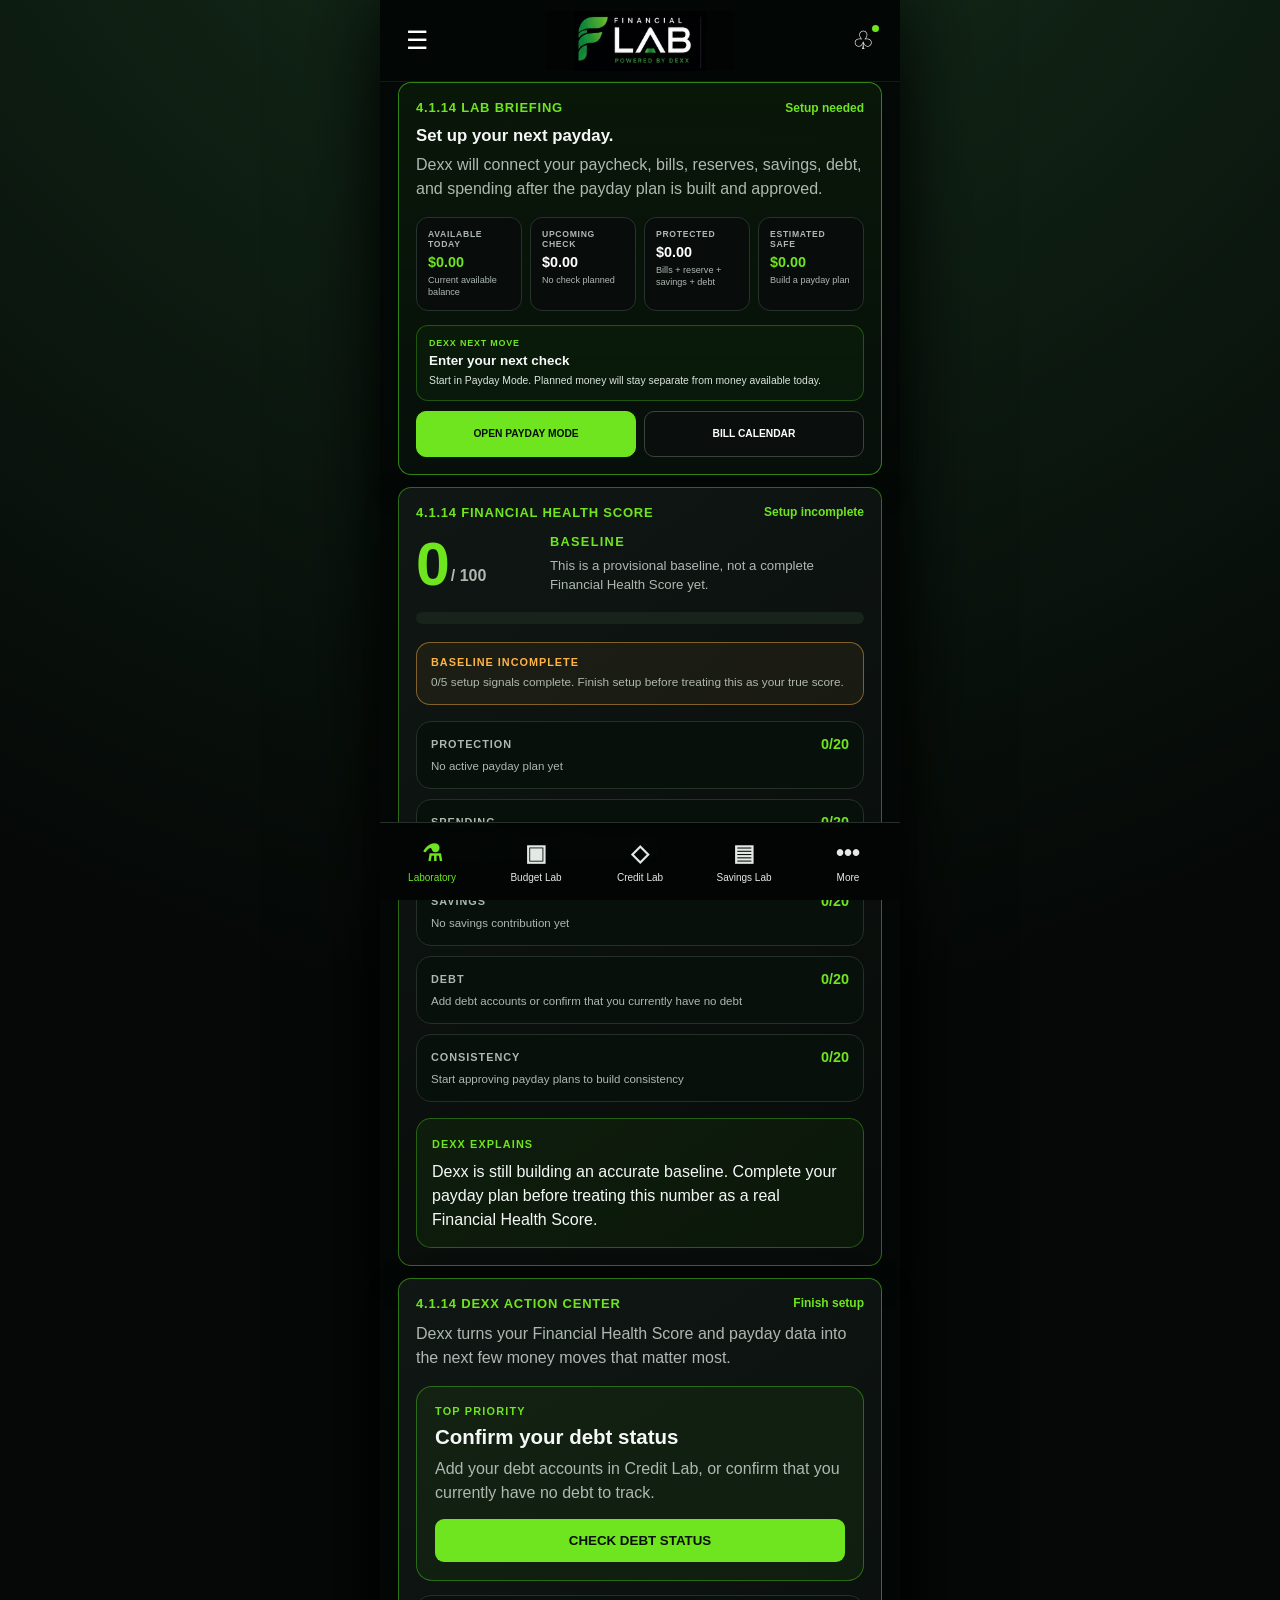
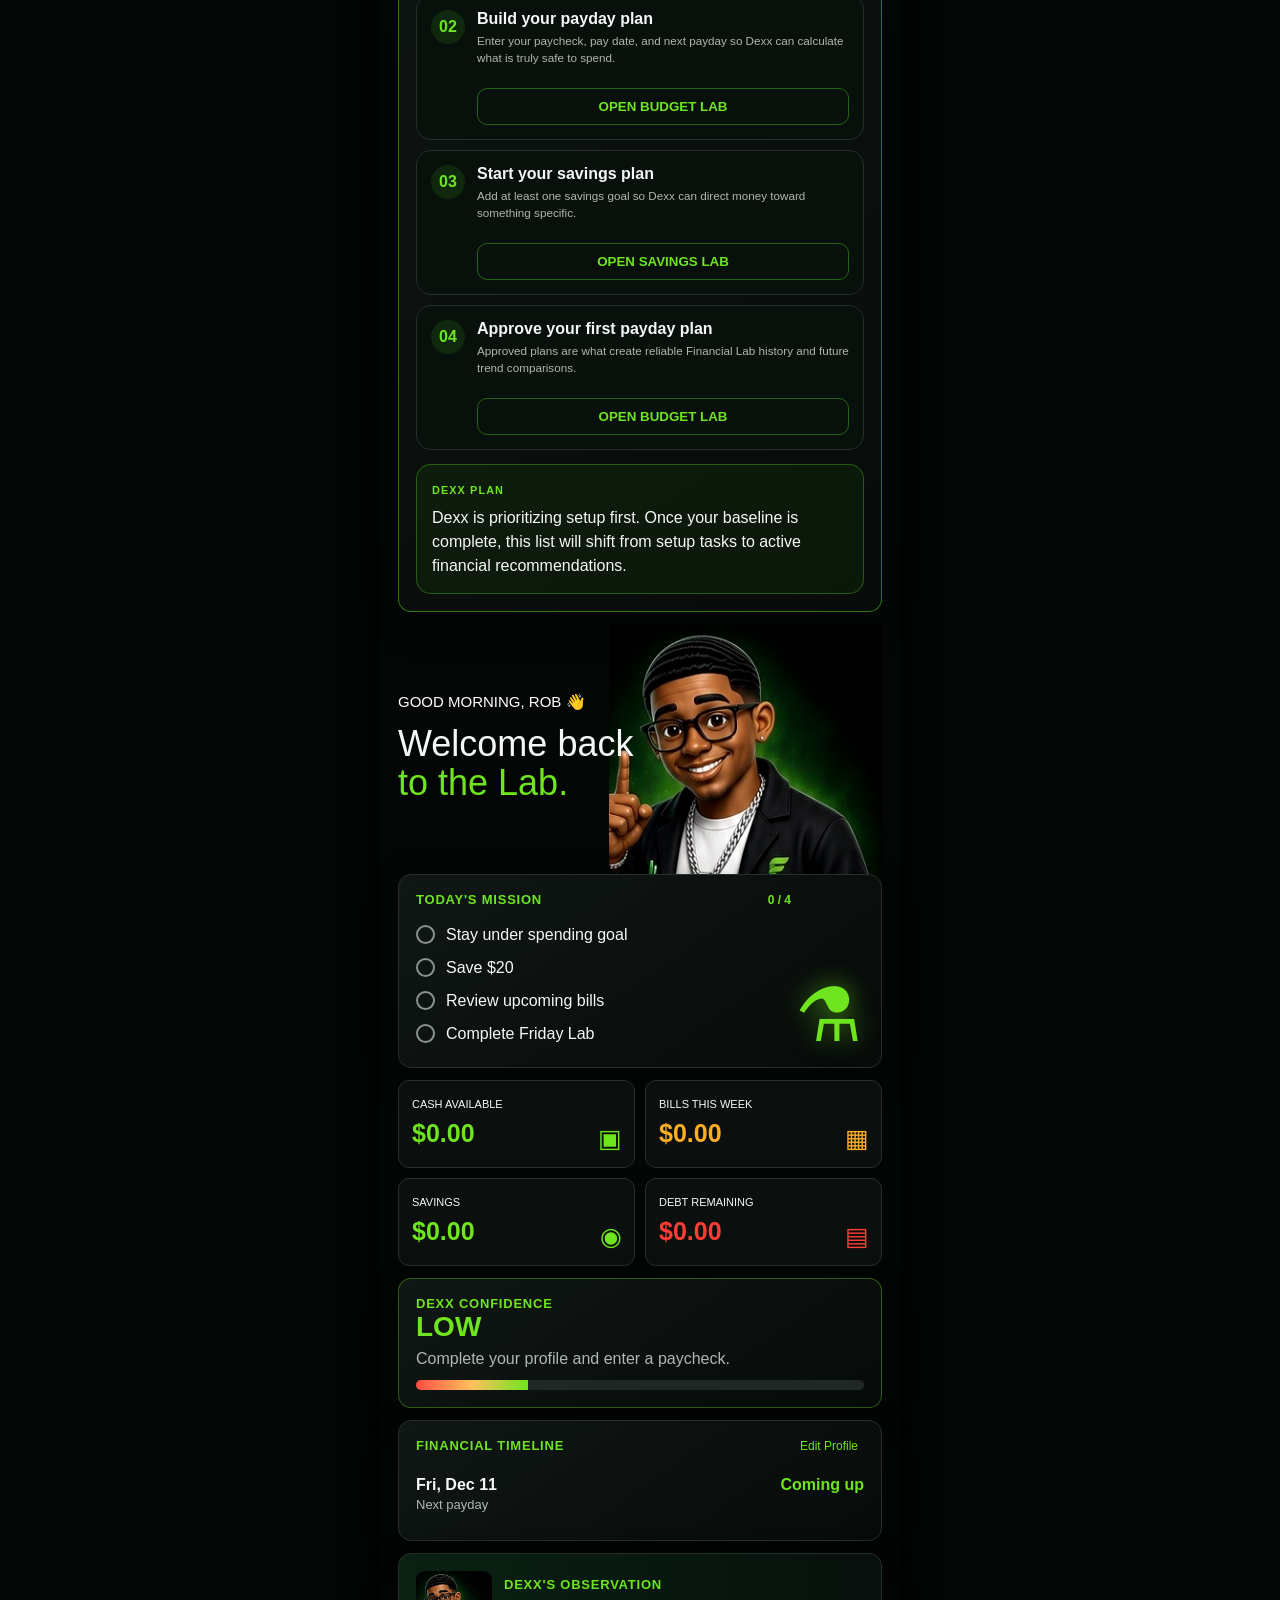
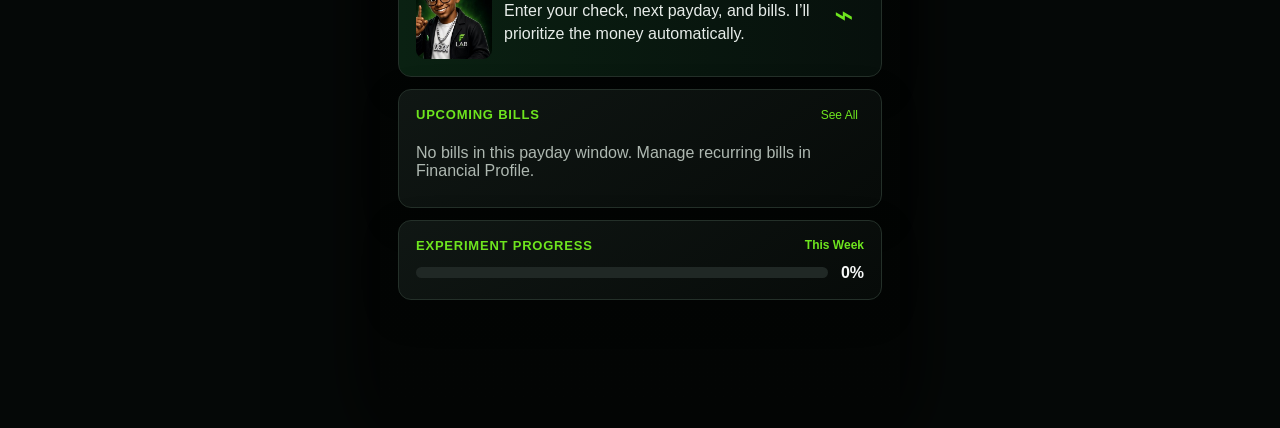
==== index.html @ 4e130e18 "Add files via upload Financial Lab v4.1.14 - Laboratory Integration Audit" ====
<!DOCTYPE html>

<html lang="en"><head><meta charset="utf-8"/><meta content="width=device-width,initial-scale=1,viewport-fit=cover" name="viewport"/><meta content="#050807" name="theme-color"/><meta content="Financial Lab powered by Dexx" name="description"/><link href="manifest.webmanifest" rel="manifest"/><link href="icon.svg" rel="icon"/><link href="icon-192.png" rel="apple-touch-icon"/><link href="styles.css?v=4.1.14" rel="stylesheet"/><meta name="apple-mobile-web-app-capable" content="yes"/><meta name="apple-mobile-web-app-status-bar-style" content="black-translucent"/><meta name="apple-mobile-web-app-title" content="Financial Lab"/><title>Financial Lab — Powered by Dexx</title><meta content="4.1.14" name="financial-lab-version"/><meta name="financial-lab-release" content="4.1.14-laboratory-integration-audit"/></head>
<body class="front-door-active">
<div class="front-door" id="frontDoor">
  <div class="front-door-glow"></div>
  <section class="front-door-shell">
    <div class="front-brand">
      <img alt="Financial Lab powered by Dexx" src="financial-lab-logo.jpg" onerror="this.onerror=null;this.src='logo-full.svg'"/>
      <span>THE FINANCIAL LAB</span>
    </div>

    <div class="front-hero">
      <div class="front-copy">
        <p class="front-kicker">WELCOME TO THE LAB</p>
        <h1>Turn every paycheck<br/><span>into a plan.</span></h1>
        <p class="front-description">Dexx helps you cover bills, prepare for what’s coming, build savings, attack debt, and know what you can actually afford to spend.</p>

        <div class="front-actions">
          <button class="front-primary" id="enterLabBtn">
            <strong>ENTER THE LAB</strong>
            <small>Returning researcher · continue on this device</small>
          </button>
          <button class="front-secondary" id="joinLabBtn">
            <strong>JOIN THE LAB</strong>
            <small>New here · start your setup</small>
          </button>
        </div>

        <p class="front-auth-note">Local preview: your Financial Lab data stays on this device. Secure cloud accounts and cross-device login will come with the future backend.</p>
      </div>

      <div class="front-dexx">
        <div class="front-dexx-badge">YOUR FINANCIAL SCIENTIST</div>
        <img alt="Dexx, the Financial Lab coach" src="dexx-character-clean.jpg" onerror="this.onerror=null;this.style.display='none'"/>
        <div class="front-dexx-quote">“Before you spend the check, let’s run the experiment.”</div>
      </div>
    </div>

    <div class="front-process">
      <div><span>01</span><strong>PLAN</strong><small>Enter your paycheck</small></div>
      <div><span>02</span><strong>PROTECT</strong><small>Cover bills & reserves</small></div>
      <div><span>03</span><strong>GROW</strong><small>Save & attack debt</small></div>
      <div><span>04</span><strong>SPEND</strong><small>Use TRUE Safe-to-Spend</small></div>
    </div>

    <p class="front-tagline">YOUR PAYCHECK. YOUR EXPERIMENT. YOUR PLAN.</p>
  </section>
</div>
<div class="app-shell" id="appShell">
<header class="topbar"><button aria-label="Open menu" class="icon-button" id="menuBtn">☰</button><img alt="Financial Lab powered by Dexx" class="brand-logo" onerror="this.onerror=null;this.src='logo-full.svg'" src="financial-lab-logo.jpg"/><button aria-label="Notifications" class="icon-button">♧<i class="notify-dot"></i></button></header>
<main>
<section class="view active" id="laboratory">

  <section class="card lab-briefing-card" id="labBriefing">
    <div class="section-head">
      <span>4.1.14 LAB BRIEFING</span>
      <b id="labBriefingStatus">Getting ready</b>
    </div>
    <h2 id="labBriefingTitle">Your money status at a glance.</h2>
    <p class="manager-copy" id="labBriefingCopy">Dexx separates money available today from money planned for a future paycheck.</p>
    <div class="lab-briefing-grid">
      <article><span id="labTodayLabel">AVAILABLE TODAY</span><strong id="labTodayMoney">$0.00</strong><small id="labTodayNote">Current available balance</small></article>
      <article><span id="labCheckLabel">UPCOMING CHECK</span><strong id="labCheckMoney">$0.00</strong><small id="labCheckNote">No check planned</small></article>
      <article><span>PROTECTED</span><strong id="labProtectedMoney">$0.00</strong><small>Bills + reserve + savings + debt</small></article>
      <article><span id="labSafeLabel">PLANNED SAFE</span><strong id="labSafeMoney">$0.00</strong><small id="labSafeNote">Build a payday plan</small></article>
    </div>
    <div class="lab-next-move">
      <span>DEXX NEXT MOVE</span>
      <strong id="labNextMoveTitle">Set up your next payday</strong>
      <p id="labNextMoveText">Enter your next check so Dexx can connect the rest of the Lab.</p>
    </div>
    <div class="lab-briefing-actions">
      <button class="primary" data-go="budget" type="button">OPEN PAYDAY MODE</button>
      <button data-go="calendar" type="button">BILL CALENDAR</button>
    </div>
  </section>

  <section class="card health-score-card">
    <div class="section-head">
      <span>4.1.14 FINANCIAL HEALTH SCORE</span>
      <b id="healthScoreChange">Building baseline</b>
    </div>

    <div class="health-score-hero">
      <div class="health-score-number">
        <strong id="healthScoreValue">0</strong>
        <span>/ 100</span>
      </div>
      <div>
        <p class="health-grade" id="healthScoreGrade">STARTING</p>
        <p class="health-copy" id="healthScoreSummary">Add financial activity and Dexx will build your score.</p>
      </div>
    </div>

    <div class="health-meter" aria-hidden="true"><i id="healthScoreMeter"></i></div>
    <div class="health-baseline" id="healthBaselineNotice">
      <span id="healthBaselineLabel">BASELINE INCOMPLETE</span>
      <p id="healthBaselineText">Complete your financial setup so Dexx can calculate an accurate score.</p>
    </div>

    <div class="health-breakdown">
      <article><div><span>PROTECTION</span><b id="healthProtection">0/20</b></div><small id="healthProtectionWhy">Bills and reserves</small></article>
      <article><div><span>SPENDING</span><b id="healthSpending">0/20</b></div><small id="healthSpendingWhy">TRUE Safe-to-Spend control</small></article>
      <article><div><span>SAVINGS</span><b id="healthSavings">0/20</b></div><small id="healthSavingsWhy">Savings progress</small></article>
      <article><div><span>DEBT</span><b id="healthDebt">0/20</b></div><small id="healthDebtWhy">Debt management</small></article>
      <article><div><span>CONSISTENCY</span><b id="healthConsistency">0/20</b></div><small id="healthConsistencyWhy">Using the Lab consistently</small></article>
    </div>

    <div class="dexx-health-note">
      <span>DEXX EXPLAINS</span>
      <p id="healthDexxExplanation">Your score will explain what is helping and what needs attention.</p>
    </div>
  </section>

  <section class="card action-center-card">
    <div class="section-head">
      <span>4.1.14 DEXX ACTION CENTER</span>
      <b id="actionCenterStatus">Ready</b>
    </div>
    <p class="manager-copy">Dexx turns your Financial Health Score and payday data into the next few money moves that matter most.</p>

    <div class="action-focus">
      <span>TOP PRIORITY</span>
      <strong id="actionTopTitle">Complete your setup</strong>
      <p id="actionTopWhy">Dexx needs enough real financial data before making a strong recommendation.</p>
      <button class="primary" id="actionTopButton" type="button">TAKE ACTION</button>
    </div>

    <div class="action-list" id="dexxActionList"></div>

    <div class="dexx-health-note action-summary">
      <span>DEXX PLAN</span>
      <p id="actionSummaryText">Your action plan will update automatically as your paycheck, spending, savings, debt, and score change.</p>
    </div>
  </section>

<div class="hero"><div><p class="eyebrow" id="greeting">GOOD MORNING, ROB 👋</p><h1>Welcome back<br/><span>to the Lab.</span></h1></div><img alt="" aria-hidden="true" class="dexx-hero-image" onerror="this.onerror=null;this.style.display='none'" src="dexx-character-clean.jpg"/></div>

<section class="card mission-card"><div class="section-head"><span>TODAY'S MISSION</span><b id="missionCount">0 / 4</b></div><label><input data-mission="spending" type="checkbox"/><i></i>Stay under spending goal</label><label><input data-mission="saving" type="checkbox"/><i></i>Save $20</label><label><input data-mission="bills" type="checkbox"/><i></i>Review upcoming bills</label><label><input data-mission="friday" type="checkbox"/><i></i>Complete Friday Lab</label><div class="flask">⚗</div></section>
<div class="stats-grid"><article class="stat"><span>CASH AVAILABLE</span><strong id="cashAvailable">$0.00</strong><small>▣</small></article><article class="stat orange"><span>BILLS THIS WEEK</span><strong id="billsWeek">$0.00</strong><small>▦</small></article><article class="stat"><span>SAVINGS</span><strong id="savingsTotal">$0.00</strong><small>◉</small></article><article class="stat red"><span>DEBT REMAINING</span><strong id="debtRemaining">$0.00</strong><small>▤</small></article></div>
<section class="card confidence-card"><div><div class="card-title">DEXX CONFIDENCE</div><strong id="confidenceLabel">LOW</strong><p id="confidenceText">Complete your profile and enter a paycheck.</p></div><div class="confidence-meter"><i id="confidenceBar"></i></div></section>
<section class="card"><div class="section-head"><span>FINANCIAL TIMELINE</span><button data-go="profile">Edit Profile</button></div><div class="timeline" id="financialTimeline"></div></section>
<section class="card observation"><img alt="" aria-hidden="true" class="dexx-observation-image" onerror="this.onerror=null;this.style.display='none'" src="dexx-character-clean.jpg"/><div><div class="card-title">DEXX'S OBSERVATION</div><p id="dexxObservation">Add your real numbers and I’ll help you run the experiment.</p></div><span class="trend">⌁</span></section>
<section class="card"><div class="section-head"><span>UPCOMING BILLS</span><button data-go="budget">See All</button></div><div class="bill-list" id="billList"></div></section>
<section class="card progress-card"><div class="section-head"><span>EXPERIMENT PROGRESS</span><b>This Week</b></div><div class="progress-row"><div class="progress"><i id="progressBar"></i></div><strong id="progressText">0%</strong></div></section>
</section>
<section class="view" id="budget">
<div class="page-title"><p>BUDGET LAB</p><h1>Dexx Payday Mode.</h1></div>
<section class="card payday-command-card" id="paydayCommandCenter">
  <div class="section-head"><span>4.1.14 PAYDAY COMMAND CENTER</span><b id="commandCenterStatus">Waiting for check</b></div>
  <p class="manager-copy">Your whole payday in one view — what came in, what gets protected, what is moving forward, and what is truly safe to spend.</p>
  <div class="command-flow" aria-label="Payday money flow">
    <div class="command-flow-item income"><span>PAYCHECK</span><strong id="commandPaycheck">$0.00</strong><small id="commandCheckDate">No check entered</small></div>
    <div class="command-arrow" aria-hidden="true">→</div>
    <div class="command-flow-item protected"><span>PROTECTED</span><strong id="commandProtected">$0.00</strong><small>Bills + reserve + savings + debt</small></div>
    <div class="command-arrow command-arrow-final" aria-hidden="true">→</div>
    <div class="command-flow-item spend"><span>TRUE SAFE-TO-SPEND</span><strong id="commandSafe">$0.00</strong><small id="commandSafeThrough">Build your plan</small></div>
  </div>
  <div class="command-money-grid">
    <article><span>BILLS NOW</span><strong id="commandBillsNow">$0.00</strong><small>Due before payday</small></article>
    <article><span>BILL RESERVE</span><strong id="commandReserve">$0.00</strong><small>Future bills protected</small></article>
    <article><span>SAVINGS</span><strong id="commandSavings">$0.00</strong><small>Move forward</small></article>
    <article><span>EXTRA DEBT</span><strong id="commandDebt">$0.00</strong><small>Optional progress</small></article>
    <article><span>SPENT</span><strong id="commandSpent">$0.00</strong><small>This paycheck cycle</small></article>
    <article><span>NEXT PAYDAY</span><strong id="commandNextPayday">—</strong><small id="commandDaysToPayday">Schedule ready</small></article>
  </div>
  <div class="command-dexx-note"><span>DEXX PAYDAY READOUT</span><p id="commandDexxReadout">Enter your check and Dexx will turn the paycheck into one clear money plan.</p></div>
  <section class="weekly-runway" id="weeklyRunway" hidden>
    <div class="runway-head"><div><span>4.1.14 WEEKLY RUNWAY</span><strong>Make TRUE Safe-to-Spend last until payday</strong></div><b id="runwayStatus">On pace</b></div>
    <div class="runway-grid">
      <article><span>DAYS LEFT</span><strong id="runwayDays">—</strong><small id="runwayDaysNote">Until next payday</small></article>
      <article><span>SAFE REMAINING</span><strong id="runwaySafe">$0.00</strong><small>After recorded spending</small></article>
      <article><span>DAILY RUNWAY</span><strong id="runwayDaily">$0.00</strong><small id="runwayDailyNote">Average available per day</small></article>
      <article><span>SPENDING PACE</span><strong id="runwayPace">—</strong><small id="runwayPaceNote">Waiting for an approved plan</small></article>
    </div>
    <div class="runway-meter"><i id="runwayMeter"></i></div>
    <div class="runway-coach" id="runwayCoach">
      <div class="runway-coach-head"><span>DEXX PACE COACH</span><b id="runwayCoachBadge">Ready</b></div>
      <p id="runwayCoachMessage">Approve a payday plan and Dexx will compare your spending with the calendar pace.</p>
      <div class="runway-coach-grid">
        <article><span>CALENDAR PACE</span><strong id="runwayExpectedPace">0% used</strong><small id="runwayExpectedNote">Expected by this point in the cycle</small></article>
        <article><span>PACE GAP</span><strong id="runwayPaceGap">$0.00</strong><small id="runwayPaceGapNote">Difference from the pace budget</small></article>
      </div>
      <div class="runway-action-guide" id="runwayActionGuide">
        <span>LIVE PACE ACTION</span>
        <strong id="runwayActionAmount">Starts on payday</strong>
        <small id="runwayActionText">On payday, Dexx will show how much room remains before you reach the calendar spending pace.</small>
      </div>
    </div>
    <p id="runwayReadout">Approve a payday plan to start your weekly runway.</p>
  </section>
  <section class="payday-execution" id="paydayExecutionMode" hidden>
    <div class="execution-head"><div><span>4.1.14 PAYDAY EXECUTION MODE</span><strong>Approved plan → real-world moves</strong></div><b id="executionProgress">Execution ready</b></div>
    <p class="execution-intro">Dexx turns the approved plan into a short checklist. Reserve and savings allocations already recorded by Financial Lab show as complete; bill and debt moves can be confirmed as you handle them.</p>
    <div class="execution-tasks" id="executionTasks"></div>
    <p class="execution-status" id="executionStatus"></p>
  </section>
  <div class="command-actions">
    <button type="button" data-command="enter-check">ENTER CHECK</button>
    <button type="button" class="command-primary" id="commandPlanAction" data-command="plan">BUILD PLAN</button>
    <button type="button" data-go="expense">ADD EXPENSE</button>
    <button type="button" data-go="calendar">BILL CALENDAR</button>
  </div>
</section>
<section class="card next-paycheck-card">
  <div class="section-head"><span>4.1.7.2 PAYDAY GUARD</span><b>Less re-entry</b></div>
  <p class="manager-copy">Start the next paycheck cycle without rebuilding your setup. Bills, debts, savings goals, Reserve Memory, expenses, and approved history stay intact.</p>
  <div class="next-paycheck-preview">
    <div><span>NEXT CHECK DATE</span><strong id="nextCyclePayDate">—</strong></div>
    <div><span>FOLLOWING PAYDAY</span><strong id="nextCycleNextPayday">—</strong></div>
  </div>
  <button class="primary" id="startNextPaycheck" type="button">START NEXT PAYCHECK</button>
  <p class="status" id="nextPaycheckStatus">Dexx will use your saved pay schedule to prepare the dates.</p>
</section>
<section class="card payday-steps">
<div class="section-head"><span>FRIDAY WORKFLOW</span><b id="workflowStatus">Step 1 of 5</b></div>
<div class="step-track"><i class="active">1</i><span></span><i>2</i><span></span><i>3</i><span></span><i>4</i><span></span><i>5</i></div>
<p id="workflowCopy">Enter your check, confirm your bills, then let Dexx build the plan.</p>
</section>
<section class="card paycheck-planner">
<div class="section-head"><span>PAYDAY PLAN</span><b id="planStatus">Ready</b></div>
<p class="planner-copy">Bills come first. Dexx then protects upcoming obligations, savings, debt progress, and your safe-to-spend amount.</p>
<div class="plan-summary-grid five">
<article><span>PAY NOW</span><strong id="planPayNow">$0.00</strong><small>Due before payday</small></article>
<article><span>COMING UP</span><strong id="planReserve">$0.00</strong><small>Protected reserve</small></article>
<article><span>SAVE</span><strong id="planSavings">$0.00</strong><small>Savings transfer</small></article>
<article><span>EXTRA DEBT</span><strong id="planDebt">$0.00</strong><small>Optional progress</small></article>
<article><span>SAFE TO SPEND</span><strong id="planSpend">$0.00</strong><small>Until next payday</small></article>
</div>
<div aria-label="Paycheck allocation" class="allocation-bar"><i id="allocBills"></i><i id="allocReserve"></i><i id="allocSavings"></i><i id="allocDebt"></i><i id="allocSpend"></i></div>
<div class="dexx-plan"><strong>DEXX RECOMMENDS</strong><p id="dexxPlanText">Add your paycheck and bill dates to create a plan.</p><div class="reserve-intel"><span>4.0.6 RESERVE MEMORY</span><small>Dexx remembers reserves only after you approve a payday plan, then carries those protected dollars into the next paycheck.</small></div></div>
<div class="allocation-list" id="allocationList"></div>
<div class="adjust-grid">
<label>Adjust savings<input id="customSavings" inputmode="decimal" min="0" placeholder="$0.00" step="0.01" type="number"/></label>
<label>Extra debt payment<input id="customDebt" inputmode="decimal" min="0" placeholder="$0.00" step="0.01" type="number"/></label>
</div>
<button class="primary approve" id="approvePlan" type="button">APPROVE THIS PAYDAY PLAN</button>
<p class="status" id="approvalStatus"></p>
</section>
<form class="card form-card" id="budgetForm">
<div class="section-head"><span>1. CHECK DETAILS</span><b>Version 4.1.7</b></div>
<div class="form-grid"><label>Paycheck amount<input id="paycheck" inputmode="decimal" min="0" placeholder="$0.00" step="0.01" type="number"/></label><label>Current available balance<input id="currentBalance" inputmode="decimal" min="0" placeholder="$0.00" step="0.01" type="number"/></label></div>
<div class="form-grid"><label>Check date<input id="payDate" type="date"/></label><label>Next payday<input id="nextPayday" type="date"/></label></div>
<div class="form-grid"><label>Savings goal (%)<input id="savingsRate" inputmode="numeric" max="100" min="0" step="1" type="number" value="10"/></label><label>Minimum savings<input id="saveAmount" inputmode="decimal" min="0" placeholder="$0.00" step="0.01" type="number"/></label></div>
<div class="form-grid"><label>Debt remaining<input id="debtAmount" inputmode="decimal" min="0" placeholder="$0.00" step="0.01" type="number"/></label><label>Debt goal per check<input id="debtGoal" inputmode="decimal" min="0" placeholder="$0.00" step="0.01" type="number"/></label></div>
<div class="section-head subhead"><span>2. ADD A BILL</span><b>Priority powers Dexx</b></div>
<div class="form-grid"><label>Bill name<input id="billName" maxlength="60" placeholder="Electric"/></label><label>Due date<input id="billDate" type="date"/></label></div>
<div class="form-grid"><label>Bill amount<input id="billAmount" inputmode="decimal" min="0" placeholder="$0.00" step="0.01" type="number"/></label><label>Priority<select id="billPriority"><option value="essential">Essential</option><option value="important">Important</option><option value="flexible">Flexible</option></select></label></div>
<div class="form-grid"><label>Frequency<select id="billFrequency"><option value="monthly">Monthly</option><option value="weekly">Weekly</option><option value="biweekly">Every 2 weeks</option><option value="once">One time</option></select></label><label class="toggle-label"><input id="billAutopay" type="checkbox"/> Autopay enabled</label></div>
<button class="primary payday-build-control" id="buildPaydayPlan" type="button">BUILD MY PAYDAY PLAN</button><p class="status payday-build-status" id="formStatus">Ready to build.</p>
</form>
<section class="card"><div class="section-head"><span>3. PAY NOW</span><button class="danger-link" id="clearBills">Clear</button></div><p class="manager-copy compact-copy">Bills due on or before your next payday.</p><div class="bill-list" id="allBills"></div></section>
<section class="card prepare-card"><div class="section-head"><span>4. PREPARE NOW</span><b>Future-bill reserves</b></div><p class="manager-copy compact-copy">Dexx spreads farther-out bills across the paychecks remaining before each due date.</p><div class="reserve-memory-summary" id="reserveMemorySummary"><strong>$0.00</strong><span>already protected from approved payday plans</span></div><div class="prepare-list" id="prepareBills"></div></section>
<section class="card experiment-card"><div class="section-head"><span>THIS WEEK'S EXPERIMENT</span><b id="experimentReward">+5 score</b></div><h2 id="experimentTitle">Build your first payday plan</h2><p id="experimentText">Add a paycheck and approve Dexx's recommendation.</p><div class="progress"><i id="experimentBar"></i></div><small id="experimentProgress">0% complete</small></section>
<section class="card"><div class="section-head"><span>PAYCHECK PLAN HISTORY</span><button class="danger-link" id="clearActivePlan" type="button">Clear active check</button></div><p class="manager-copy compact-copy">Delete one approved paycheck without wiping the rest of your Financial Lab history.</p><div class="history-list" id="planHistory"></div></section>
</section>
<section class="view" id="profile"><div class="page-title"><p>FINANCIAL PROFILE</p><h1>Your financial DNA.</h1></div>
<form class="card form-card" id="profileForm"><div class="section-head"><span>PROFILE SETUP</span><b id="profileCompletion">0% complete</b></div>
<div class="form-grid"><label>Greeting name<input id="profileName" maxlength="30" value="Rob"/></label><label>Pay frequency<select id="payFrequency"><option value="weekly">Weekly</option><option value="biweekly">Every 2 weeks</option><option value="monthly">Monthly</option></select></label></div>
<div class="form-grid"><label>Typical payday<select id="paydayDay"><option value="5">Friday</option><option value="1">Monday</option><option value="2">Tuesday</option><option value="3">Wednesday</option><option value="4">Thursday</option><option value="6">Saturday</option><option value="0">Sunday</option></select></label><label>Paycheck pattern<select id="incomePattern"><option value="variable">Varies</option><option value="steady">Usually the same</option></select></label></div>
<div class="form-grid"><label>Expected recurring bills<input id="recurringBillCount" min="0" max="99" type="number" value="9"/></label><label>Financial strategy<select id="financialStrategy"><option value="balanced">Balance savings, debt and cash flow</option><option value="savings">Focus on savings</option><option value="debt">Focus on debt payoff</option><option value="cashflow">Focus on cash flow</option></select></label></div>
<div class="form-grid"><label>Default savings rate (%)<input id="profileSavingsRate" min="0" max="100" type="number" value="10"/></label><label>Upcoming-bill reserve window<select id="reserveDays"><option value="7">7 days after payday</option><option value="14">14 days after payday</option><option value="21">21 days after payday</option></select></label></div>
<button class="primary" type="submit">SAVE FINANCIAL PROFILE</button><p class="status" id="profileStatus"></p></form>
<section class="card bills-manager-card"><div class="section-head"><span>RECURRING BILLS MANAGER</span><b id="billManagerProgress">0 bills saved</b></div>
<p class="manager-copy">Enter each bill once. Dexx will automatically use the due date and frequency every payday.</p><p class="manager-estimate" id="billManagerEstimate">Your profile estimate helps Dexx plan, but it never limits how many bills you can save.</p>
<form id="billManagerForm" class="bill-manager-form">
<input id="managerBillId" type="hidden"/>
<div class="form-grid"><label>Bill name<input id="managerBillName" maxlength="60" placeholder="Rent" required/></label><label>Amount<input id="managerBillAmount" inputmode="decimal" min="0" step="0.01" placeholder="$0.00" type="number" required/></label></div>
<div class="form-grid manager-date-frequency"><label>Next due date<input id="managerBillDate" type="date" required/></label><label>Frequency<select id="managerBillFrequency"><option value="monthly">Monthly</option><option value="weekly">Weekly</option><option value="biweekly">Every 2 weeks</option><option value="once">One time</option></select></label></div>
<div class="form-grid"><label>Priority<select id="managerBillPriority"><option value="essential">Essential</option><option value="important">Important</option><option value="flexible">Flexible</option></select></label><label class="toggle-label manager-toggle"><input id="managerBillAutopay" type="checkbox"/> Autopay enabled</label></div>
<div class="manager-actions"><button class="primary" id="saveManagedBill" type="submit">SAVE RECURRING BILL</button><button class="secondary" hidden id="cancelBillEdit" type="button">CANCEL EDIT</button></div><p class="status" id="billManagerStatus"></p>
</form><div class="managed-bills" id="managedBills"></div></section>
<section class="card"><div class="section-head"><span>PROFILE SUMMARY</span><b id="profileReady">Needs setup</b></div><div class="profile-summary" id="profileSummary"></div></section></section>
<section class="view" id="credit"><div class="page-title"><p>CREDIT LAB</p><h1>Debt Manager.</h1></div>
<section class="card debt-overview"><div class="section-head"><span>4.0.7.2 DEBT INTELLIGENCE</span><b id="debtManagerCount">0 accounts saved</b></div><p class="manager-copy">Save each debt once. Dexx will track balances and choose where extra debt money should go after bills, reserves, and savings are protected.</p>
<div class="debt-kpis"><div><span>TOTAL DEBT</span><strong id="debtTotalManaged">$0.00</strong></div><div><span>MONTHLY MINIMUMS</span><strong id="debtMinimumTotal">$0.00</strong></div><div><span>DEXX TARGET</span><strong id="debtTargetName">Add an account</strong></div></div>
<label class="strategy-field">Payoff strategy<select id="debtStrategy"><option value="balanced">Balanced</option><option value="snowball">Snowball</option><option value="avalanche">Avalanche</option></select><small id="debtStrategyCopy">Balanced · high APR + quick wins</small></label></section>
<form class="card debt-manager-form" id="debtManagerForm"><div class="section-head"><span>ADD DEBT ACCOUNT</span><b>Saved locally</b></div><input id="managerDebtId" type="hidden"/>
<div class="form-grid"><label>Account name<input id="managerDebtName" maxlength="60" placeholder="Capital One" required/></label><label>Current balance<input id="managerDebtBalance" inputmode="decimal" min="0" step="0.01" placeholder="$0.00" type="number" required/></label></div>
<div class="form-grid"><label>Minimum payment<input id="managerDebtMinimum" inputmode="decimal" min="0" step="0.01" placeholder="$0.00" type="number"/></label><label>Next due date<input id="managerDebtDate" type="date"/></label></div>
<div class="form-grid"><label>APR (%)<input id="managerDebtApr" inputmode="decimal" min="0" max="100" step="0.01" placeholder="24.99" type="number"/></label><label>Account type<select id="managerDebtType"><option value="credit-card">Credit card</option><option value="loan">Loan</option><option value="medical">Medical</option><option value="other">Other</option></select></label></div>
<div class="manager-actions"><button class="primary" id="saveManagedDebt" type="submit">SAVE DEBT ACCOUNT</button><button class="secondary" hidden id="cancelDebtEdit" type="button">CANCEL EDIT</button></div><p class="status" id="debtManagerStatus"></p></form>
<section class="card"><div class="section-head"><span>YOUR DEBTS</span><b>Extra-payment target updates automatically</b></div><div class="managed-debts" id="managedDebts"></div></section></section>
<section class="view" id="savings"><div class="page-title"><p>SAVINGS LAB</p><h1>Turn goals into experiments.</h1></div>
<section class="card savings-overview"><div class="section-head"><span>4.0.8 SAVINGS INTELLIGENCE</span><b id="savingsGoalCount">0 goals saved</b></div><p class="manager-copy">Create as many savings goals as you need. Dexx will direct the savings portion of approved payday plans toward your active goals after bills and reserves are protected.</p>
<div class="savings-kpis"><div><span>TOTAL SAVED</span><strong id="savingsSavedTotal">$0.00</strong></div><div><span>GOAL TARGETS</span><strong id="savingsTargetTotal">$0.00</strong></div><div><span>DEXX TARGET</span><strong id="savingsDexxTarget">Add a goal</strong></div></div>
<label class="strategy-field">Savings strategy<select id="savingsStrategy"><option value="priority">Priority first</option><option value="deadline">Nearest deadline first</option><option value="quick-win">Quick win</option></select><small id="savingsStrategyCopy">Priority first</small></label></section>
<form class="card savings-goal-form" id="savingsGoalForm"><div class="section-head"><span>ADD SAVINGS GOAL</span><b>Saved locally</b></div><input id="savingsGoalId" type="hidden"/>
<div class="form-grid"><label>Goal name<input id="savingsGoalName" maxlength="60" placeholder="Emergency fund" required/></label><label>Target amount<input id="savingsGoalTarget" inputmode="decimal" min="0" step="0.01" placeholder="$1,000" type="number" required/></label></div>
<div class="form-grid"><label>Already saved<input id="savingsGoalSaved" inputmode="decimal" min="0" step="0.01" placeholder="$0.00" type="number"/></label><label>Target date<input id="savingsGoalDate" type="date"/></label></div>
<div class="form-grid"><label>Priority<select id="savingsGoalPriority"><option value="high">High</option><option value="medium" selected>Medium</option><option value="low">Low</option></select></label><label>Goal type<select id="savingsGoalCategory"><option value="emergency">Emergency fund</option><option value="car">Car / repairs</option><option value="home">Home</option><option value="travel">Travel</option><option value="purchase">Purchase</option><option value="general" selected>General</option></select></label></div>
<div class="manager-actions"><button class="primary" id="saveSavingsGoal" type="submit">SAVE SAVINGS GOAL</button><button class="secondary" hidden id="cancelSavingsEdit" type="button">CANCEL EDIT</button></div><p class="status" id="savingsGoalStatus"></p></form>
<section class="card"><div class="section-head"><span>YOUR SAVINGS GOALS</span><b>Payday contributions update on approval</b></div><div class="savings-goals-list" id="savingsGoalsList"></div></section></section>

<section class="view" id="expense">
  <div class="page-title"><p>SPENDING LAB</p><h1>Expense Manager.</h1></div>

  <section class="card expense-overview">
    <div class="section-head"><span>4.1.0 SPENDING MEMORY</span><b id="expenseCycleLabel">Current cycle</b></div>
    <p class="manager-copy">Record flexible spending during the week. Dexx subtracts these expenses from TRUE Safe-to-Spend without touching money already protected for bills, reserves, savings, or debt.</p>
    <div class="expense-kpis">
      <div><span>STARTING SAFE-TO-SPEND</span><strong id="expenseStarting">$0.00</strong></div>
      <div><span>SPENT THIS CYCLE</span><strong id="expenseSpent">$0.00</strong></div>
      <div><span>REMAINING</span><strong id="expenseRemaining">$0.00</strong></div>
    </div>
    <div class="expense-meter-track"><i id="expenseMeter"></i></div>
    <p class="expense-meter-text" id="expenseMeterText">Build a payday plan to start tracking</p>
    <div class="dexx-spending-note"><span>DEXX OBSERVES</span><p id="expenseDexxStatus"></p></div>
  </section>

  <form class="card expense-manager-form" id="expenseForm">
    <div class="section-head"><span>ADD EXPENSE</span><b>Saved locally</b></div>
    <input id="expenseId" type="hidden"/>
    <div class="form-grid"><label>Expense name<input id="expenseName" maxlength="60" placeholder="Gas" required/></label><label>Amount<input id="expenseAmount" inputmode="decimal" min="0" step="0.01" placeholder="$0.00" type="number" required/></label></div>
    <div class="form-grid"><label>Category<select id="expenseCategory"><option value="gas">Gas</option><option value="groceries">Groceries</option><option value="food">Food & dining</option><option value="entertainment">Entertainment</option><option value="personal">Personal</option><option value="haircut">Haircut</option><option value="shopping">Shopping</option><option value="transportation">Transportation</option><option value="medical">Medical</option><option value="other" selected>Other</option></select></label><label>Date<input id="expenseDate" type="date" required/></label></div>
    <label>Note <span class="optional-label">optional</span><input id="expenseNote" maxlength="100" placeholder="Fill-up, lunch, haircut…"/></label>
    <div class="manager-actions"><button class="primary" id="saveExpense" type="submit">SAVE EXPENSE</button><button class="secondary" hidden id="cancelExpenseEdit" type="button">CANCEL EDIT</button></div>
    <p class="status" id="expenseStatus"></p>
  </form>

  <section class="card">
    <div class="section-head"><span>THIS PAYCHECK CYCLE</span><b>Spending reduces safe-to-spend</b></div>
    <div class="expense-list" id="expenseList"></div>
  </section>
</section>


<section class="view" id="reports">
  <div class="page-title"><p>REPORTS LAB</p><h1>Your money, explained.</h1></div>

  <section class="card reports-hero">
    <div class="section-head"><span>4.1.1 FINANCIAL INTELLIGENCE</span><b id="reportCycleLabel">Current paycheck</b></div>
    <p class="manager-copy">Dexx turns your paycheck plan, protected money, expenses, savings, and debt into a clear report you can actually use.</p>
    <div class="report-kpis">
      <div><span>PAYCHECK</span><strong id="reportPaycheck">$0.00</strong></div>
      <div><span>PROTECTED</span><strong id="reportProtected">$0.00</strong></div>
      <div><span>SPENT</span><strong id="reportSpent">$0.00</strong></div>
      <div><span>SAFE LEFT</span><strong id="reportSafe">$0.00</strong></div>
    </div>
    <div class="dexx-report-note"><span>DEXX REPORT</span><p id="reportObservation">Build a payday plan to unlock your report.</p></div>
  </section>

  <section class="card">
    <div class="section-head"><span>WHERE THIS PAYCHECK WENT</span><b id="reportAllocationTotal">$0.00</b></div>
    <div class="allocation-chart" id="allocationChart"></div>
    <div class="report-legend" id="allocationLegend"></div>
  </section>

  <section class="card">
    <div class="section-head"><span>SPENDING BY CATEGORY</span><b id="reportExpenseCount">0 expenses</b></div>
    <div class="category-bars" id="categoryBars"></div>
  </section>

  <section class="card">
    <div class="section-head"><span>PAYCHECK SCORECARD</span><b>Current cycle</b></div>
    <div class="scorecard-grid">
      <div><span>BILLS + RESERVES</span><strong id="scoreProtection">—</strong><small>Required money protected</small></div>
      <div><span>SAVINGS</span><strong id="scoreSavings">—</strong><small>Savings moved forward</small></div>
      <div><span>DEBT</span><strong id="scoreDebt">—</strong><small>Debt progress this check</small></div>
      <div><span>SPENDING</span><strong id="scoreSpending">—</strong><small>Stayed inside safe-to-spend</small></div>
    </div>
  </section>

  <section class="card insights-card">
    <div class="section-head"><span>DEXX INSIGHTS & TRENDS</span><b id="trendWindowLabel">Need 2 plans</b></div>

    <div class="trend-grid">
      <div>
        <span>SPENDING TREND</span>
        <strong id="trendSpending">—</strong>
        <small id="trendSpendingDetail">Approve another payday plan to compare.</small>
      </div>
      <div>
        <span>SAVINGS TREND</span>
        <strong id="trendSavings">—</strong>
        <small id="trendSavingsDetail">Approve another payday plan to compare.</small>
      </div>
      <div>
        <span>SAFE-TO-SPEND</span>
        <strong id="trendSafe">—</strong>
        <small id="trendSafeDetail">Approve another payday plan to compare.</small>
      </div>
      <div>
        <span>PROTECTED MONEY</span>
        <strong id="trendProtected">—</strong>
        <small id="trendProtectedDetail">Approve another payday plan to compare.</small>
      </div>
    </div>

    <div class="dexx-trend-note">
      <span>DEXX INSIGHT</span>
      <p id="trendInsight">Once you approve at least two payday plans, Dexx will compare them and explain what changed.</p><small class="history-memory-note">Dexx uses saved paycheck-cycle memory so older and newer reports stay historically accurate.</small>
    </div>

    <div class="trend-list-wrap">
      <div class="section-head mini"><span>RECENT CYCLES</span><b id="trendHistoryCount">0</b></div>
      <div class="trend-history" id="trendHistory"></div>
    </div>
  </section>


  <section class="card">
    <div class="section-head"><span>PAYCHECK HISTORY</span><b id="reportHistoryCount">0 plans</b></div>
    <div class="report-history" id="reportHistory"></div>
  </section>

  <section class="card forecast-launch-card">
    <div class="section-head"><span>4.1.6 FORECAST ENGINE</span><b>30-day look ahead</b></div>
    <p class="manager-copy">See upcoming bills on a real calendar and preview the next 30 days using your recurring bills, pay schedule, latest entered paycheck, and savings rate.</p>
    <div class="forecast-mini-grid">
      <div><span>NEXT 30-DAY BILLS</span><strong id="reportForecastBills">$0.00</strong></div>
      <div><span>EST. PAYCHECKS</span><strong id="reportForecastIncome">$0.00</strong></div>
    </div>
    <button class="primary" data-go="calendar" type="button">OPEN BILL CALENDAR</button>
  </section>

  <section class="card">
    <div class="section-head"><span>BIG PICTURE</span><b>Live totals</b></div>
    <div class="big-picture-grid">
      <div><span>TOTAL DEBT</span><strong id="reportDebt">$0.00</strong></div>
      <div><span>TOTAL SAVED</span><strong id="reportSavings">$0.00</strong></div>
      <div><span>SAVINGS GOALS</span><strong id="reportGoalCount">0</strong></div>
      <div><span>DEBT ACCOUNTS</span><strong id="reportDebtCount">0</strong></div>
    </div>
  </section>
</section>

<section class="view" id="calendar">
  <div class="page-title"><p>CALENDAR LAB</p><h1>See what’s coming.</h1></div>

  <section class="card forecast-hero-card">
    <div class="section-head"><span>4.1.6 FORECAST ENGINE</span><b>Planning estimate</b></div>
    <p class="manager-copy">Dexx maps recurring bills and estimated paydays ahead so you can see pressure before it reaches your next check. Forecast income uses your latest entered paycheck and is an estimate, not guaranteed income.</p>
    <div class="forecast-kpis">
      <div><span>BILLS · NEXT 30 DAYS</span><strong id="forecastBills30">$0.00</strong></div>
      <div><span>EST. INCOME</span><strong id="forecastIncome30">$0.00</strong></div>
      <div><span>EST. SAVINGS TARGET</span><strong id="forecastSavings30">$0.00</strong></div>
      <div><span>AFTER BILLS + SAVINGS</span><strong id="forecastRoom30">$0.00</strong></div>
    </div>
    <div class="dexx-forecast-note"><span>DEXX FORECAST</span><p id="forecastObservation">Add recurring bills and a paycheck to build your forecast.</p></div>
  </section>

  <section class="card bill-calendar-card">
    <div class="calendar-toolbar">
      <button id="calendarPrev" type="button" aria-label="Previous month">‹</button>
      <div><span>BILL CALENDAR</span><strong id="calendarMonthLabel">Month</strong></div>
      <button id="calendarNext" type="button" aria-label="Next month">›</button>
    </div>
    <div class="calendar-weekdays" aria-hidden="true"><span>Sun</span><span>Mon</span><span>Tue</span><span>Wed</span><span>Thu</span><span>Fri</span><span>Sat</span></div>
    <div class="calendar-grid" id="billCalendarGrid"></div>
    <div class="calendar-legend"><span><i class="bill-dot"></i>Bill due</span><span><i class="payday-dot"></i>Estimated payday</span><span><i class="paid-dot"></i>Paid</span></div>
  </section>

  <section class="card">
    <div class="section-head"><span>UPCOMING MONEY DATES</span><b id="calendarUpcomingCount">0 events</b></div>
    <div class="calendar-upcoming" id="calendarUpcoming"></div>
  </section>
</section>

<section class="view" id="more">
  <section class="card debt-status-card">
    <div class="section-head"><span>DEBT STATUS</span><b id="debtStatusBadge">Not confirmed</b></div>
    <p class="manager-copy">Dexx should not assume you are debt-free just because no debt accounts have been entered.</p>
    <label class="debt-confirm-row">
      <input id="confirmNoDebt" type="checkbox">
      <span>I currently have no debt to track.</span>
    </label>
    <p class="memory-help">Leave this unchecked if you still need to add debt accounts in Credit Lab.</p>
  </section>

  <section class="card memory-guard-card">
    <div class="section-head"><span>4.1.5 FINANCIAL MEMORY GUARD</span><b id="memoryStatusLabel">Local only</b></div>
    <p class="manager-copy">Dexx now stores your Financial Lab working history in two on-device storage layers and keeps them synchronized. Export a backup periodically for protection outside Safari and the installed app.</p>

    <div class="memory-warning">
      <strong>DUAL DEVICE MEMORY</strong>
      <p id="memoryWarningText">Financial Lab automatically mirrors your working data on this device and can recover from the newer copy when possible.</p>
    </div>

    <div class="memory-stats">
      <div><span>APPROVED PLANS</span><strong id="memoryPlanCount">0</strong></div>
      <div><span>EXPENSES</span><strong id="memoryExpenseCount">0</strong></div>
      <div><span>DEBT ACCOUNTS</span><strong id="memoryDebtCount">0</strong></div>
      <div><span>SAVINGS GOALS</span><strong id="memoryGoalCount">0</strong></div>
    </div>

    <button class="primary" id="backupFinancialLab" type="button">BACKUP FINANCIAL LAB DATA</button>
    <p class="memory-help">Creates one JSON backup containing your complete local Financial Lab memory.</p>

    <div class="restore-block">
      <label class="restore-label" for="restoreFinancialLab">RESTORE FINANCIAL LAB BACKUP</label>
      <input id="restoreFinancialLab" type="file" accept=".json,application/json">
      <p class="memory-help">Restoring replaces the current local Financial Lab data on this browser with the selected backup.</p>
    </div>

    <p class="status memory-status" id="memoryGuardStatus">Memory Guard ready.</p>
  </section>

  <section class="card safety-recovery-card">
    <div class="section-head"><span>4.1.7.3.1 SAFETY &amp; RECOVERY</span><b id="recoveryPointCount">0 safe states</b></div>
    <p class="manager-copy">Mistakes happen. Financial Lab now keeps short-term local recovery points before saved changes so you can undo, restore, or reset without blindly wiping the rest of your setup.</p>

    <div class="recovery-hero">
      <strong>UNDO LAST CHANGE</strong>
      <p>Returns the app to the safe state immediately before the most recent saved change.</p>
      <button class="primary" id="undoLastChange" type="button" disabled>NOTHING TO UNDO</button>
    </div>

    <div class="recovery-restore-block">
      <label for="recoveryPointSelect">RESTORE A PREVIOUS SAFE STATE</label>
      <select id="recoveryPointSelect"><option value="">No recovery points yet</option></select>
      <button id="restoreRecoveryPoint" type="button" disabled>RESTORE SELECTED STATE</button>
      <p class="memory-help">Before restoring, Dexx saves your current state too. Recovery points stay on this device and are separate from your JSON backup.</p>
    </div>

    <div class="section-head mini"><span>SELECTIVE RESET</span><b>Only reset what you choose</b></div>
    <div class="selective-reset-grid">
      <button type="button" data-reset-area="paycheck">Current Paycheck</button>
      <button type="button" data-reset-area="expenses">Expenses</button>
      <button type="button" data-reset-area="bills">Bills + Reserves</button>
      <button type="button" data-reset-area="debts">Debt Accounts</button>
      <button type="button" data-reset-area="savings">Savings Goals</button>
    </div>

    <details class="full-reset-box">
      <summary>Full Financial Lab Reset</summary>
      <p>Resets all working Financial Lab data on this device. You must type RESET and confirm again. A local undo point is created first.</p>
      <button class="danger-reset" id="fullFinancialLabReset" type="button">FULL RESET</button>
    </details>

    <div class="section-head mini activity-head"><span>RECENT ACTIVITY</span><b>Last 8 shown</b></div>
    <div class="recovery-activity-list" id="recoveryActivityList"><div class="empty-copy">Your protected changes will appear here as you use Financial Lab.</div></div>
    <p class="status memory-status" id="safetyRecoveryStatus">Safety &amp; Recovery ready.</p>
  </section>
<div class="page-title"><p>MORE</p><h1>Quick actions.</h1></div><div class="quick-grid"><button data-action="expense">＋<span>Add Expense</span></button><button data-action="income"><b>＋</b><span>Enter Check</span></button><button data-go="budget">▦<span>Friday Lab</span></button><button data-go="reports">▥<span>Reports</span></button><button data-go="calendar">▣<span>Bill Calendar</span></button><button data-go="dexx">☵<span>Ask Dexx</span></button><button data-go="profile">◎<span>Financial Profile</span></button><button data-go="start">?<span>Start Here</span></button><button id="frontDoorBtn">⌂<span>Front Door</span></button></div></section>

<section class="view" id="start">
  <div class="page-title"><p>START HERE</p><h1>How Financial Lab works.</h1></div>

  <section class="card walkthrough-hero">
    <div class="section-head"><span>4.1.6 APP WALKTHROUGH</span><b>Powered by Dexx</b></div>
    <p class="manager-copy">Financial Lab helps you decide what to do with each paycheck before the money gets spent. Cover what matters, prepare for what is coming, save on purpose, pay down debt intelligently, and know what is truly safe to spend.</p>
    <button class="primary" data-go="budget">START MY FRIDAY LAB</button>
  </section>

  <section class="card">
    <div class="section-head"><span>YOUR FRIDAY ROUTINE</span><b>5 steps</b></div>
    <div class="walkthrough-steps">
      <article><span>1</span><div><strong>Enter your paycheck</strong><p>Open Budget Lab and enter your check amount, check date, and next payday.</p></div></article>
      <article><span>2</span><div><strong>Review your bills</strong><p>Dexx checks what is due before the next payday and looks farther ahead for bills that need money protected now.</p></div></article>
      <article><span>3</span><div><strong>Read Dexx’s recommendation</strong><p>Dexx separates Pay Now, Bills Reserve, Savings, Extra Debt, and TRUE Safe-to-Spend.</p></div></article>
      <article><span>4</span><div><strong>Approve the payday plan</strong><p>Approval is when Reserve Memory and Savings Goals actually record the money you chose to protect.</p></div></article>
      <article><span>5</span><div><strong>Spend from TRUE Safe-to-Spend</strong><p>This is what remains after protected bills, future reserves, savings, and planned debt money are accounted for.</p></div></article>
    </div>
  </section>

  <section class="card">
    <div class="section-head"><span>THE LABS</span><b>What each section does</b></div>
    <div class="walkthrough-labs">
      <article><h3>🧪 Laboratory</h3><p>Your home dashboard: Financial Health Score, missions, progress, savings, debt, and Dexx observations.</p><button data-go="laboratory">OPEN LABORATORY</button></article>
      <article><h3>💵 Budget Lab</h3><p>The payday engine. Enter a check, review bills, see reserves, savings and debt recommendations, then approve the plan.</p><button data-go="budget">OPEN BUDGET LAB</button></article>
      <article><h3>💳 Credit Lab</h3><p>Add each debt, track balances and minimums, and choose Balanced, Snowball, or Avalanche targeting.</p><button data-go="credit">OPEN CREDIT LAB</button></article>
      <article><h3>💰 Savings Lab</h3><p>Create multiple savings goals and let Dexx prioritize by importance, deadline, or quickest goal to finish.</p><button data-go="savings">OPEN SAVINGS LAB</button></article>
      <article><h3>📅 Calendar Lab</h3><p>See recurring bills and estimated paydays on a monthly calendar, plus a 30-day money forecast.</p><button data-go="calendar">OPEN BILL CALENDAR</button></article>
    </div>
  </section>

  <section class="card">
    <div class="section-head"><span>IMPORTANT CONCEPTS</span><b>Know these numbers</b></div>
    <div class="walkthrough-concepts">
      <article><strong>Pay Now</strong><p>Bills that need to be funded before your next payday.</p></article>
      <article><strong>Bills Reserve</strong><p>Money Dexx recommends protecting from this check for bills coming later. It is not spending money.</p></article>
      <article><strong>Reserve Memory</strong><p>After you approve a plan, Dexx remembers what is already protected for each future bill so the next paycheck starts from the remaining amount, not zero.</p></article>
      <article><strong>Savings Target</strong><p>The goal Dexx recommends for this paycheck’s savings amount based on your Savings Lab strategy.</p></article>
      <article><strong>Debt Target</strong><p>The account Dexx recommends for extra debt money based on Balanced, Snowball, or Avalanche strategy.</p></article>
      <article class="true-spend"><strong>TRUE Safe-to-Spend</strong><p>The number to watch. It is what remains after immediate bills, future obligations, savings, and planned debt money are protected.</p></article>
    </div>
  </section>

  <section class="card">
    <div class="section-head"><span>WHY APPROVAL MATTERS</span><b>Recommendation ≠ action</b></div>
    <p class="manager-copy">You can rebuild a payday plan as many times as you want while testing numbers. Dexx does not treat recommendations as real until you tap <strong>Approve This Payday Plan</strong>. Approval writes Reserve Memory and Savings Goal contributions into your saved financial data.</p>
  </section>

  <section class="card">
    <div class="section-head"><span>FIRST-TIME SETUP</span><b>Do this once</b></div>
    <div class="setup-checklist">
      <button data-go="profile"><span>1</span><div><strong>Complete Financial Profile</strong><small>Pay frequency, payday, savings rate, and reserve window.</small></div></button>
      <button data-go="profile"><span>2</span><div><strong>Add recurring bills</strong><small>Rent, utilities, phone, WiFi, insurance, subscriptions, and more.</small></div></button>
      <button data-go="credit"><span>3</span><div><strong>Add your debts</strong><small>Balances, minimums, APRs, and due dates.</small></div></button>
      <button data-go="savings"><span>4</span><div><strong>Add savings goals</strong><small>Emergency fund, car repairs, vacation, or anything custom.</small></div></button>
      <button data-go="budget"><span>5</span><div><strong>Run your first payday plan</strong><small>Let Dexx calculate what to pay, protect, save, and spend.</small></div></button>
    </div>
  </section>

  <section class="card walkthrough-tip">
    <div class="section-head"><span>DEXX TIP</span><b>Use it every payday</b></div>
    <p>Financial Lab gets more useful when bills, debt balances, savings balances, and pay dates stay current. The routine is designed to take only a few minutes each payday.</p>
    <button class="primary" data-go="budget">GO TO PAYDAY MODE</button>
  </section>
</section>

<section class="view" id="dexx"><div class="dexx-header"><button data-go="laboratory">←</button><div><h1>DEXX</h1><p>Your Financial Scientist</p></div><img alt="" aria-hidden="true" class="dexx-chat-image" onerror="this.onerror=null;this.style.display='none'" src="dexx-character-clean.jpg"/></div><div class="chat"><div class="bubble" id="dexxReply">Hey Rob! 👋 I’m Dexx. How can I help you today?</div><button data-question="score">How can I improve my score? <span>›</span></button><button data-question="spending">Analyze my spending <span>›</span></button><button data-question="challenge">Give me a money challenge <span>›</span></button><button data-question="saving">Any tips for saving more? <span>›</span></button><form id="chatForm"><input id="chatInput" placeholder="Ask Dexx anything..."/><button type="submit">➤</button></form></div></section>
</main>
<nav class="bottom-nav"><button class="active" data-go="laboratory"><b>⚗</b><span>Laboratory</span></button><button data-go="budget"><b>▣</b><span>Budget Lab</span></button><button data-go="credit"><b>◇</b><span>Credit Lab</span></button><button data-go="savings"><b>▤</b><span>Savings Lab</span></button><button data-go="more"><b>•••</b><span>More</span></button></nav>
</div><script src="app.js?v=4.1.14"></script>
<script>
(function(){
  function wireBuildButton(){
    var btn=document.getElementById('buildPaydayPlan');
    var status=document.getElementById('formStatus');
    if(!btn)return;
    btn.style.pointerEvents='auto';
    btn.style.position='relative';
    btn.style.zIndex='999';
    btn.onclick=function(ev){
      ev.preventDefault();
      ev.stopPropagation();
      if(status) status.textContent='Button tapped…';
      if(typeof window.FinancialLabBuildPaydayPlan==='function'){
        window.FinancialLabBuildPaydayPlan();
      }else if(status){
        status.textContent='APP CODE DID NOT LOAD. Refresh once after the new DEV deploy finishes.';
      }
      return false;
    };
  }
  if(document.readyState==='loading'){
    document.addEventListener('DOMContentLoaded',wireBuildButton,{once:true});
  }else{
    wireBuildButton();
  }

  // 4.1.6.1: keep reliable PWA updates while polishing Calendar amount display.
  if('serviceWorker' in navigator){
    window.addEventListener('load',function(){
      navigator.serviceWorker.register('./service-worker.js?v=4.1.14',{updateViaCache:'none'}).then(function(reg){
        reg.update().catch(function(){});
        setInterval(function(){ reg.update().catch(function(){}); }, 60000);
      }).catch(function(err){console.warn('Service worker registration failed',err)});
      var reloading=false;
      navigator.serviceWorker.addEventListener('controllerchange',function(){
        if(reloading)return; reloading=true; window.location.reload();
      });
    });
  }
})();
</script>
</body></html>
---- styles.css ----
:root{--bg:#050807;--panel:#0c1110;--panel2:#101614;--line:#243029;--text:#f6f8f7;--muted:#aeb8b1;--green:#6ee51e;--green2:#29a909;--orange:#ffae24;--red:#ff3d35;--cyan:#15d8ff;--magenta:#e900db;--safe:env(safe-area-inset-bottom)}*{box-sizing:border-box}html{background:#000;color-scheme:dark}body{margin:0;background:radial-gradient(circle at 50% -10%,#17331d 0,#050807 34%);color:var(--text);font-family:Inter,-apple-system,BlinkMacSystemFont,"Segoe UI",sans-serif}.app-shell{max-width:520px;margin:auto;min-height:100vh;background:linear-gradient(180deg,rgba(4,9,7,.96),#030504);box-shadow:0 0 80px #000;position:relative;padding-bottom:calc(88px + var(--safe))}.topbar{height:92px;padding:12px 16px;display:flex;align-items:center;justify-content:space-between;position:sticky;top:0;z-index:20;background:rgba(3,6,5,.88);backdrop-filter:blur(18px);border-bottom:1px solid rgba(110,229,30,.12)}.brand-logo{width:210px;max-height:68px;object-fit:cover;object-position:left center;border-radius:4px}.icon-button{width:42px;height:42px;border:0;background:transparent;color:#fff;font-size:25px;position:relative}.notify-dot{position:absolute;width:7px;height:7px;background:var(--green);border-radius:50%;right:5px;top:5px}.view{display:none;padding:0 18px 28px}.view.active{display:block}.hero{height:235px;display:flex;align-items:flex-end;justify-content:space-between;overflow:hidden}.hero .eyebrow{font-size:15px;color:#fff}.hero h1{font-size:34px;line-height:1.06;margin:10px 0 30px;font-weight:500}.hero h1 span{color:var(--green)}.hero img{width:205px;height:230px;object-fit:cover;object-position:center top;mix-blend-mode:screen;filter:contrast(1.05) saturate(1.1)}.card{position:relative;background:linear-gradient(145deg,rgba(16,23,20,.98),rgba(7,11,9,.98));border:1px solid var(--line);border-radius:13px;padding:17px;margin-bottom:12px;box-shadow:0 12px 35px rgba(0,0,0,.28)}.card-title,.section-head span,.page-title p{color:var(--green);font-size:13px;letter-spacing:.06em;font-weight:700}.health-card{display:flex;justify-content:space-between;align-items:center;min-height:150px}.score-line{display:flex;align-items:baseline;gap:8px;margin-top:13px}.score-line strong{font-size:52px;line-height:1}.score-line span{font-size:21px;color:var(--muted)}.health-card p{margin:8px 0 0;color:#ddd}.info{width:18px;height:18px;border:1px solid #aaa;border-radius:50%;background:none;color:#fff}.score-ring{--score:42;width:94px;height:94px;border-radius:50%;display:grid;place-items:center;background:conic-gradient(var(--green) calc(var(--score)*1%),#25302a 0);position:relative}.score-ring:before{content:"";position:absolute;inset:9px;border-radius:50%;background:#0a0f0d}.score-ring span{z-index:1;font-size:28px}.mission-card{padding-right:90px;overflow:hidden}.section-head{display:flex;align-items:center;justify-content:space-between;margin-bottom:11px}.section-head b,.section-head button{color:var(--green);font-size:12px;background:none;border:0}.mission-card label{display:flex;align-items:center;gap:11px;padding:7px 0;position:relative;z-index:2}.mission-card input{display:none}.mission-card i{width:19px;height:19px;border:2px solid #8a928d;border-radius:50%;display:grid;place-items:center}.mission-card input:checked+i{border-color:var(--green);background:var(--green)}.mission-card input:checked+i:after{content:"✓";color:#081005;font-weight:900;font-size:12px}.flask{position:absolute;right:19px;bottom:8px;font-size:75px;color:var(--green);text-shadow:0 0 25px rgba(110,229,30,.55)}.stats-grid{display:grid;grid-template-columns:1fr 1fr;gap:10px;margin-bottom:12px}.stat{min-height:88px;background:#0b100e;border:1px solid var(--line);border-radius:11px;padding:13px;position:relative}.stat span{font-size:11px}.stat strong{display:block;color:var(--green);font-size:25px;margin-top:7px}.stat small{position:absolute;right:12px;bottom:14px;color:var(--green);font-size:25px}.stat.orange strong,.stat.orange small{color:var(--orange)}.stat.red strong,.stat.red small{color:var(--red)}.observation{display:grid;grid-template-columns:76px 1fr 30px;align-items:center;gap:12px;background:linear-gradient(90deg,#0a2112,#07100c)}.observation img{width:76px;height:88px;border-radius:9px;object-fit:cover;object-position:58% top}.observation p{margin:7px 0;color:#e7ece9;line-height:1.45}.trend{color:var(--green);font-size:33px}.bill-list{display:grid;gap:6px}.bill-row{display:grid;grid-template-columns:24px 1fr auto auto;gap:8px;align-items:center;padding:7px 0}.bill-row .check{width:20px;height:20px;border:2px solid #909a94;border-radius:50%;background:none;color:#071006}.bill-row.paid .check{background:var(--green);border-color:var(--green)}.bill-row small{color:var(--muted)}.bill-row strong{font-weight:500}.empty-copy{color:var(--muted);padding:10px 0}.progress-row{display:flex;align-items:center;gap:13px}.progress{height:11px;flex:1;border-radius:8px;background:#202825;overflow:hidden}.progress i{display:block;height:100%;width:0;background:linear-gradient(90deg,var(--green),#36b914);border-radius:inherit;transition:.4s}.page-title{padding:28px 4px 10px}.page-title h1{font-size:31px;margin:8px 0 15px}.form-card label{display:block;color:#dce2de;font-size:13px;margin-bottom:14px}.form-card input,.chat input{width:100%;margin-top:7px;background:#050806;border:1px solid #2d3832;color:#fff;border-radius:9px;padding:14px;font-size:16px}.form-grid{display:grid;grid-template-columns:1.2fr 1fr;gap:10px}.primary{width:100%;border:0;border-radius:9px;background:var(--green);color:#071006;font-weight:800;padding:14px}.status{color:var(--green);min-height:18px}.danger-link{color:var(--red)!important}.empty-state{text-align:center;padding:45px 20px}.empty-state>span{font-size:60px;color:var(--green)}.big-money{font-size:48px;color:var(--green);font-weight:800;margin:18px 0}.quick-grid{display:grid;grid-template-columns:1fr 1fr;gap:10px}.quick-grid button{min-height:105px;background:#0b100e;border:1px solid var(--line);border-radius:11px;color:var(--green);font-size:29px}.quick-grid span{display:block;color:#fff;font-size:14px;margin-top:10px}.dexx-header{height:190px;display:grid;grid-template-columns:40px 1fr 145px;align-items:center;border-bottom:1px solid var(--line)}.dexx-header button{background:none;border:0;color:#fff;font-size:28px}.dexx-header h1{margin:0;text-align:center}.dexx-header p{color:var(--green);text-align:center;margin:5px}.dexx-header img{width:145px;height:190px;object-fit:cover;mix-blend-mode:screen}.chat{padding-top:18px}.bubble,.chat>button{width:100%;text-align:left;background:#0d1310;border:1px solid var(--line);border-radius:10px;color:#fff;padding:15px;margin-bottom:9px;line-height:1.5}.bubble{min-height:105px}.chat>button span{float:right;font-size:24px}.chat form{display:flex;background:#0d1310;border:1px solid var(--line);border-radius:10px;padding:5px;margin-top:14px}.chat form input{border:0;margin:0}.chat form button{width:48px;border:0;border-radius:50%;background:var(--green);color:#071006;font-size:20px}.bottom-nav{position:fixed;bottom:0;left:50%;transform:translateX(-50%);z-index:30;width:min(520px,100%);height:78px;padding-bottom:var(--safe);display:grid;grid-template-columns:repeat(5,1fr);background:rgba(3,6,5,.96);backdrop-filter:blur(16px);border-top:1px solid var(--line)}.bottom-nav button{border:0;background:none;color:#e3e9e5;font-size:10px}.bottom-nav b{display:block;font-size:23px;margin-bottom:5px}.bottom-nav .active{color:var(--green)}@media(max-width:390px){.brand-logo{width:180px}.hero img{width:175px}.hero h1{font-size:30px}.view{padding-left:13px;padding-right:13px}.stats-grid{gap:7px}.stat strong{font-size:21px}}
/* Version 3.3 paycheck planner */
.paycheck-planner{border-color:rgba(105,255,18,.35);background:linear-gradient(145deg,rgba(11,24,17,.98),rgba(5,10,8,.98))}.planner-copy{color:#bdc8c1;margin:.45rem 0 1rem;line-height:1.45}.plan-summary-grid{display:grid;grid-template-columns:1fr 1fr;gap:.65rem}.plan-summary-grid article{padding:.8rem;border:1px solid #213329;border-radius:13px;background:#07100c}.plan-summary-grid span{font-size:.68rem;color:#73ff27;font-weight:800;letter-spacing:.08em}.plan-summary-grid strong{display:block;font-size:1.25rem;margin:.25rem 0}.plan-summary-grid small{color:#849189}.allocation-bar{display:flex;height:9px;overflow:hidden;border-radius:99px;background:#1b2620;margin:1rem 0}.allocation-bar i{display:block;height:100%}.allocation-bar i:nth-child(1){background:#ff9d2e}.allocation-bar i:nth-child(2){background:#42b9ff}.allocation-bar i:nth-child(3){background:#69ff12}.allocation-bar i:nth-child(4){background:#9da7a1}.dexx-plan{padding:1rem;border-radius:14px;background:rgba(105,255,18,.07);border:1px solid rgba(105,255,18,.2)}.dexx-plan strong{color:#69ff12;font-size:.75rem;letter-spacing:.08em}.dexx-plan p{margin:.4rem 0 0;line-height:1.45}.allocation-list{margin-top:.75rem}.allocation-row{display:flex;justify-content:space-between;gap:1rem;align-items:center;padding:.8rem 0;border-bottom:1px solid #1d2923}.allocation-row:last-child{border-bottom:0}.allocation-row div{display:flex;flex-direction:column;gap:.2rem}.allocation-row small{color:#849189}.allocation-row b{white-space:nowrap}.subhead{margin-top:.35rem;padding-top:.85rem;border-top:1px solid #213329}.subhead b{font-size:.7rem;color:#849189}@media(max-width:420px){.plan-summary-grid{grid-template-columns:1fr 1fr}.plan-summary-grid strong{font-size:1.05rem}.allocation-row{font-size:.88rem}}
/* Version 3.4 Dexx Payday Mode */
.payday-steps{border-color:rgba(110,229,30,.28)}.step-track{display:flex;align-items:center;margin:.85rem 0}.step-track i{width:25px;height:25px;border-radius:50%;display:grid;place-items:center;border:1px solid #405047;color:#87938c;font-style:normal;font-size:.72rem;font-weight:800}.step-track i.active{background:var(--green);border-color:var(--green);color:#071006}.step-track span{height:2px;flex:1;background:#27322c}.step-track i.active+span{background:var(--green)}#workflowCopy{margin:.4rem 0 0;color:var(--muted)}.plan-summary-grid.five{grid-template-columns:repeat(2,1fr)}.plan-summary-grid.five article:last-child{grid-column:1/-1}.allocation-bar i:nth-child(4){background:#e900db}.allocation-bar i:nth-child(5){background:#9da7a1}.adjust-grid{display:grid;grid-template-columns:1fr 1fr;gap:.7rem;margin:1rem 0}.adjust-grid label{font-size:.75rem;color:#aeb8b1}.adjust-grid input,.form-card select{width:100%;margin-top:7px;background:#050806;border:1px solid #2d3832;color:#fff;border-radius:9px;padding:14px;font-size:16px}.approve{margin-top:.4rem}.toggle-label{display:flex!important;align-items:center;gap:.6rem;padding-top:1.8rem}.toggle-label input{width:20px!important;margin:0!important}.priority,.autopay{font-size:.56rem;text-transform:uppercase;letter-spacing:.05em;border-radius:99px;padding:.15rem .35rem;font-style:normal;vertical-align:middle}.priority.essential{background:rgba(255,61,53,.18);color:#ff756e}.priority.important{background:rgba(255,174,36,.16);color:#ffc15d}.priority.flexible{background:rgba(21,216,255,.14);color:#69e7ff}.autopay{background:rgba(110,229,30,.13);color:var(--green)}.experiment-card h2{font-size:1.1rem;margin:.5rem 0}.experiment-card p{color:#c6cec9;line-height:1.45}.experiment-card small{display:block;color:#8f9a94;margin-top:.5rem}.history-list{display:grid;gap:.65rem}.history-row{display:flex;justify-content:space-between;gap:1rem;align-items:center;padding:.75rem 0;border-bottom:1px solid #1d2923}.history-row:last-child{border:0}.history-row div{display:flex;flex-direction:column;gap:.2rem}.history-row small,.history-row span{color:#8f9a94;font-size:.75rem}.history-row span{text-align:right}@media(max-width:390px){.adjust-grid{grid-template-columns:1fr}.toggle-label{padding-top:.5rem}.history-row{align-items:flex-start;flex-direction:column}.history-row span{text-align:left}}

/* Version 3.4.1 hero and branding polish */
.topbar{height:82px;padding:9px 16px}
.brand-logo{width:190px;max-height:60px;object-fit:contain;object-position:center;background:#020403}
.hero{height:250px;align-items:stretch;position:relative;isolation:isolate}
.hero>div{position:relative;z-index:2;align-self:center;max-width:52%;padding-bottom:4px}
.hero .eyebrow{margin:0 0 12px;line-height:1.35}
.hero h1{margin:0;font-size:36px;line-height:1.08}
.hero .dexx-hero-image{color:transparent;position:absolute;z-index:1;right:-8px;bottom:0;width:58%;height:250px;object-fit:cover;object-position:45% top;mix-blend-mode:normal;filter:saturate(1.05) contrast(1.04);border-radius:0 0 12px 12px}
.observation .dexx-observation-image{object-position:43% top;mix-blend-mode:normal}
.dexx-header .dexx-chat-image{object-position:43% top;mix-blend-mode:normal}
@media(max-width:390px){.topbar{height:76px}.brand-logo{width:165px;max-height:54px}.hero{height:240px}.hero>div{max-width:53%}.hero h1{font-size:31px}.hero .eyebrow{font-size:13px}.hero .dexx-hero-image{color:transparent;width:59%;height:240px;right:-10px}}

/* Version 4.0 Financial Profile + intelligence */
.confidence-card{display:grid;gap:12px;border-color:rgba(110,229,30,.35)}.confidence-card strong{font-size:28px;color:var(--green)}.confidence-card p{margin:.4rem 0 0;color:var(--muted)}.confidence-meter{height:10px;background:#202825;border-radius:99px;overflow:hidden}.confidence-meter i{display:block;height:100%;width:0;background:linear-gradient(90deg,#ff4d45,#ffc15d,var(--green));transition:.35s}.timeline{display:grid}.timeline-row{display:flex;justify-content:space-between;gap:12px;padding:11px 0;border-bottom:1px solid #1d2923}.timeline-row:last-child{border-bottom:0}.timeline-row div{display:flex;flex-direction:column;gap:3px}.timeline-row span{color:var(--muted);font-size:13px}.timeline-row b{white-space:nowrap;color:var(--green)}.profile-summary{display:grid;grid-template-columns:1fr 1fr;gap:10px}.profile-summary div{background:#07100c;border:1px solid #213329;border-radius:11px;padding:12px}.profile-summary span{display:block;color:var(--green);font-size:10px;letter-spacing:.08em}.profile-summary strong{display:block;margin-top:6px;text-transform:capitalize}.quick-grid button{padding:12px}

/* Version 4.0.2 Recurring Bills Manager */
.bills-manager-card{border-color:rgba(110,229,30,.35)}.manager-copy{color:var(--muted);line-height:1.5;margin:.35rem 0 1rem}.bill-manager-form{display:grid;gap:.15rem}.bill-manager-form label{display:block;color:#dce2de;font-size:13px;margin-bottom:14px}.bill-manager-form input,.bill-manager-form select{width:100%;margin-top:7px;background:#050806;border:1px solid #2d3832;color:#fff;border-radius:9px;padding:14px;font-size:16px}.manager-actions{display:grid;grid-template-columns:1fr auto;gap:9px;align-items:center}.secondary{border:1px solid #34423a;background:#0a100d;color:#fff;border-radius:9px;padding:13px 15px;font-weight:800}.managed-bills{display:grid;gap:10px;margin-top:16px}.managed-bill{border:1px solid #213329;background:#07100c;border-radius:13px;padding:13px}.managed-bill-main,.managed-bill-meta{display:flex;justify-content:space-between;gap:12px;align-items:flex-start}.managed-bill-main div{display:flex;flex-direction:column;gap:4px}.managed-bill-main strong{font-size:16px}.managed-bill-main span,.managed-bill-meta{color:var(--muted);font-size:12px}.managed-bill-main b{font-size:18px;color:var(--green);white-space:nowrap}.managed-bill-meta{border-top:1px solid #1d2923;margin-top:10px;padding-top:10px;align-items:center}.managed-bill-meta div{display:flex;gap:6px}.managed-bill-meta button{border:0;background:#111914;color:var(--green);border-radius:7px;padding:7px 10px;font-weight:700}.manager-toggle{padding-top:1.8rem}@media(max-width:420px){.manager-actions{grid-template-columns:1fr}.managed-bill-meta{align-items:flex-start;flex-direction:column}.manager-toggle{padding-top:.5rem}}

/* Version 4.0.3 — Recurring Bills Manager mobile layout fix */
.bill-manager-form .form-grid{
  grid-template-columns:minmax(0,1fr) minmax(0,1fr);
  column-gap:12px;
}
.bill-manager-form .form-grid > label{min-width:0;max-width:100%;}
.bill-manager-form input,
.bill-manager-form select{
  min-width:0;
  max-width:100%;
  display:block;
}
#managerBillDate,
#managerBillFrequency{
  width:100%;
  min-width:0;
}
@media(max-width:420px){
  .bill-manager-form .form-grid{grid-template-columns:minmax(0,1fr) minmax(0,1fr);gap:10px;}
  .bill-manager-form input,.bill-manager-form select{padding:13px 12px;font-size:16px;}
}
@media(max-width:350px){
  .bill-manager-form .form-grid{grid-template-columns:1fr;}
  .manager-toggle{padding-top:.5rem;}
}

/* Version 4.0.3.1 — iPhone date/frequency hotfix */
#managerBillDate{box-sizing:border-box;-webkit-min-logical-width:0;}
@media(max-width:420px){
  .bill-manager-form .manager-date-frequency{grid-template-columns:1fr;gap:0;}
  .bill-manager-form .manager-date-frequency > label{width:100%;min-width:0;}
  #managerBillDate,#managerBillFrequency{width:100%;max-width:100%;min-width:0;}
}

/* 4.0.5 — Dexx Bills Reserve Intelligence */
.reserve-intel{margin-top:12px;padding:11px 12px;border:1px solid rgba(116,255,92,.28);border-radius:12px;background:rgba(116,255,92,.06);display:grid;gap:4px}
.reserve-intel span{font-size:.72rem;font-weight:800;letter-spacing:.08em;color:#7cff62}
.reserve-intel small{line-height:1.4;color:rgba(255,255,255,.72)}

/* 4.0.5.1 — visible future-bill reserve pipeline */
.compact-copy{margin-top:-4px;margin-bottom:18px}
.prepare-list{display:grid;gap:10px}
.prepare-row{display:flex;align-items:center;justify-content:space-between;gap:16px;padding:15px 0;border-bottom:1px solid rgba(134,165,147,.18)}
.prepare-row:last-child{border-bottom:0}
.prepare-row>div:first-child{min-width:0;display:grid;gap:5px}
.prepare-row strong{font-size:1rem}
.prepare-row small{color:var(--muted);line-height:1.35}
.prepare-amount{display:grid;justify-items:end;gap:3px;flex:0 0 auto}
.prepare-amount span{font-size:.72rem;color:var(--muted);text-transform:uppercase;letter-spacing:.08em}
.prepare-amount b{color:var(--green);font-size:1.05rem}
@media(max-width:520px){.prepare-row{align-items:flex-start}.prepare-row small{font-size:.82rem}.prepare-amount b{font-size:1rem}}

/* 4.0.6 — Reserve Memory */
.reserve-memory-summary{display:flex;justify-content:space-between;align-items:center;gap:14px;padding:14px 16px;margin:10px 0 14px;border:1px solid rgba(97,255,29,.28);border-radius:16px;background:rgba(97,255,29,.055)}
.reserve-memory-summary strong{font-size:1.15rem;color:var(--green)}
.reserve-memory-summary span{font-size:.76rem;line-height:1.25;color:var(--muted);text-align:right;max-width:58%}
.reserve-held{display:inline-block;margin-left:6px;color:var(--green);font-style:normal;font-size:.62rem;border:1px solid rgba(97,255,29,.3);border-radius:999px;padding:2px 6px}
@media(max-width:560px){.reserve-memory-summary{align-items:flex-start;flex-direction:column}.reserve-memory-summary span{max-width:none;text-align:left}}

/* 4.0.7 — Debt Manager */
.debt-overview,.debt-manager-form{border-color:rgba(97,255,29,.28)}
.debt-kpis{display:grid;grid-template-columns:repeat(3,minmax(0,1fr));gap:10px;margin:16px 0}
.debt-kpis>div{padding:14px;border:1px solid var(--line);border-radius:16px;background:#07100b}
.debt-kpis span{display:block;color:var(--muted);font-size:.65rem;font-weight:800;letter-spacing:.08em;margin-bottom:6px}
.debt-kpis strong{display:block;font-size:1.08rem;overflow-wrap:anywhere}
.strategy-field{display:block;margin-top:8px}
.strategy-field select{margin-top:8px;width:100%}
.strategy-field small{display:block;color:var(--muted);margin-top:8px}
.managed-debts{display:grid;gap:12px}
.managed-debt{position:relative;border:1px solid var(--line);border-radius:18px;padding:16px;background:#07100b}
.dexx-target{display:inline-block;margin-bottom:10px;padding:5px 9px;border-radius:999px;background:rgba(97,255,29,.12);border:1px solid rgba(97,255,29,.3);color:var(--green);font-size:.62rem;font-weight:900;letter-spacing:.08em}
.debt-card-head{display:flex;justify-content:space-between;gap:16px;align-items:flex-start}
.debt-card-head strong{display:block;font-size:1.08rem}
.debt-card-head span{display:block;color:var(--muted);font-size:.78rem;margin-top:4px}
.debt-card-head b{color:var(--green);font-size:1.18rem;white-space:nowrap}
.debt-card-meta{display:flex;justify-content:space-between;gap:12px;align-items:center;border-top:1px solid var(--line);margin-top:12px;padding-top:12px}
.debt-card-meta>span{color:var(--muted);font-size:.76rem}
.debt-card-meta div{display:flex;gap:8px;flex-wrap:wrap}
.debt-card-meta button{border:0;border-radius:10px;padding:8px 10px;background:#101a14;color:var(--green);font-weight:800}
.debt-card-meta .danger-link{color:#ff5353}
@media(max-width:620px){
  .debt-kpis{grid-template-columns:1fr}
  .debt-card-head,.debt-card-meta{align-items:flex-start;flex-direction:column}
}

/* 4.0.7.1 — Credit Lab Mobile Polish */
.debt-manager-form .section-head{gap:12px;flex-wrap:wrap}
.debt-manager-form .section-head b{white-space:nowrap}
.debt-manager-form .form-grid{
  display:grid;
  grid-template-columns:minmax(0,1fr) minmax(0,1fr);
  gap:14px 16px;
}
.debt-manager-form .form-grid > label,
.debt-manager-form label{
  min-width:0;
  display:block;
  color:#dce2de;
  font-size:13px;
  font-weight:600;
}
.debt-manager-form input,
.debt-manager-form select{
  display:block;
  width:100%;
  min-width:0;
  max-width:100%;
  margin-top:8px;
  background:#050806;
  border:1px solid #2d3832;
  color:#fff;
  border-radius:11px;
  padding:14px 13px;
  font-size:16px;
  line-height:1.2;
  min-height:50px;
}
.debt-manager-form input[type="date"]{
  -webkit-min-logical-width:0;
  appearance:auto;
}
.debt-manager-form .manager-actions{
  margin-top:4px;
}
.debt-overview .section-head{
  align-items:flex-start;
  gap:12px;
  flex-wrap:wrap;
}
.debt-overview .section-head b{
  white-space:nowrap;
}
.debt-kpis > div{
  min-width:0;
}
.debt-kpis strong{
  line-height:1.2;
}
.strategy-field select{
  min-height:48px;
  border-radius:11px;
  background:#050806;
  border:1px solid #2d3832;
  color:#fff;
  padding:0 12px;
  font-size:16px;
}
@media(max-width:520px){
  .debt-manager-form .form-grid{
    grid-template-columns:1fr;
    gap:0;
  }
  .debt-manager-form .form-grid > label{
    margin-bottom:16px;
  }
  .debt-manager-form input,
  .debt-manager-form select{
    min-height:52px;
  }
  .debt-manager-form .manager-actions{
    grid-template-columns:1fr;
    gap:10px;
  }
  .debt-overview .section-head b{
    width:100%;
  }
}

/* 4.0.7.2 — Credit Lab Form Stack Hotfix */
@media (max-width: 640px){
  #debtManagerForm .form-grid,
  .debt-manager-form .form-grid{
    display:block !important;
    grid-template-columns:1fr !important;
    width:100% !important;
  }

  #debtManagerForm .form-grid > label,
  .debt-manager-form .form-grid > label{
    display:block !important;
    width:100% !important;
    max-width:100% !important;
    margin:0 0 18px 0 !important;
  }

  #debtManagerForm input,
  #debtManagerForm select,
  .debt-manager-form input,
  .debt-manager-form select{
    display:block !important;
    width:100% !important;
    max-width:100% !important;
    min-width:0 !important;
    box-sizing:border-box !important;
    margin-top:8px !important;
    min-height:54px !important;
    font-size:16px !important;
  }

  #debtManagerForm input[type="date"],
  .debt-manager-form input[type="date"]{
    width:100% !important;
    min-width:100% !important;
    max-width:100% !important;
    -webkit-appearance:auto;
    appearance:auto;
  }

  #debtManagerForm .manager-actions,
  .debt-manager-form .manager-actions{
    display:grid !important;
    grid-template-columns:1fr !important;
    width:100% !important;
    gap:10px !important;
  }

  #debtManagerForm .manager-actions button,
  .debt-manager-form .manager-actions button{
    width:100% !important;
  }

  .debt-manager-form .section-head{
    display:flex !important;
    flex-direction:column !important;
    align-items:flex-start !important;
  }

  .debt-manager-form .section-head b{
    width:auto !important;
    white-space:normal !important;
  }
}

/* 4.0.8 — Savings Goals */
.savings-overview,.savings-goal-form{border-color:rgba(97,255,29,.28)}
.savings-kpis{display:grid;grid-template-columns:repeat(3,minmax(0,1fr));gap:10px;margin:16px 0}
.savings-kpis>div{padding:14px;border:1px solid var(--line);border-radius:16px;background:#07100b;min-width:0}
.savings-kpis span{display:block;color:var(--muted);font-size:.65rem;font-weight:800;letter-spacing:.08em;margin-bottom:6px}
.savings-kpis strong{display:block;font-size:1.08rem;line-height:1.2;overflow-wrap:anywhere}
.savings-goals-list{display:grid;gap:12px}
.savings-goal-card{border:1px solid var(--line);border-radius:18px;padding:16px;background:#07100b}
.dexx-savings-target{display:inline-block;margin-bottom:10px;padding:5px 9px;border-radius:999px;background:rgba(97,255,29,.12);border:1px solid rgba(97,255,29,.3);color:var(--green);font-size:.62rem;font-weight:900;letter-spacing:.08em}
.goal-card-head{display:flex;justify-content:space-between;gap:16px;align-items:flex-start}
.goal-card-head strong{display:block;font-size:1.08rem}
.goal-card-head span{display:block;color:var(--muted);font-size:.78rem;margin-top:4px;text-transform:capitalize}
.goal-card-head b{color:var(--green);font-size:1.15rem;white-space:nowrap}
.goal-card-head b small{font-size:.72rem;color:var(--muted)}
.goal-progress{height:9px;background:#1b2820;border-radius:999px;overflow:hidden;margin:14px 0}
.goal-progress i{display:block;height:100%;background:var(--green);border-radius:inherit}
.goal-meta{display:flex;justify-content:space-between;align-items:center;gap:12px;border-top:1px solid var(--line);padding-top:12px}
.goal-meta>span{color:var(--muted);font-size:.76rem}
.goal-meta div{display:flex;gap:7px;flex-wrap:wrap}
.goal-meta button{border:0;border-radius:10px;padding:8px 10px;background:#101a14;color:var(--green);font-weight:800}
.goal-meta .danger-link{color:#ff5353}
@media(max-width:640px){
  .savings-kpis{grid-template-columns:1fr}
  #savingsGoalForm .form-grid,.savings-goal-form .form-grid{display:block!important;grid-template-columns:1fr!important;width:100%!important}
  #savingsGoalForm .form-grid>label,.savings-goal-form .form-grid>label{display:block!important;width:100%!important;max-width:100%!important;margin:0 0 18px!important}
  #savingsGoalForm input,#savingsGoalForm select,.savings-goal-form input,.savings-goal-form select{display:block!important;width:100%!important;max-width:100%!important;min-width:0!important;box-sizing:border-box!important;margin-top:8px!important;min-height:54px!important;font-size:16px!important}
  #savingsGoalForm input[type="date"],.savings-goal-form input[type="date"]{width:100%!important;min-width:100%!important;max-width:100%!important}
  .goal-card-head,.goal-meta{align-items:flex-start;flex-direction:column}
  .goal-card-head b{white-space:normal}
}

/* 4.0.8.1 — Start Here / App Walkthrough */
.walkthrough-hero{border-color:rgba(97,255,29,.35)}
.walkthrough-hero .primary{margin-top:12px}
.walkthrough-steps{display:grid;gap:12px;margin-top:14px}
.walkthrough-steps article{display:grid;grid-template-columns:42px 1fr;gap:14px;align-items:start;padding:14px;border:1px solid var(--line);border-radius:16px;background:#07100b}
.walkthrough-steps article>span{display:grid;place-items:center;width:42px;height:42px;border-radius:50%;background:var(--green);color:#031006;font-weight:900}
.walkthrough-steps strong{display:block;font-size:1rem;margin-bottom:4px}
.walkthrough-steps p{margin:0;color:var(--muted);line-height:1.45}
.walkthrough-labs{display:grid;grid-template-columns:repeat(2,minmax(0,1fr));gap:12px;margin-top:12px}
.walkthrough-labs article{border:1px solid var(--line);border-radius:16px;padding:16px;background:#07100b}
.walkthrough-labs h3{margin:0 0 8px;font-size:1.02rem}
.walkthrough-labs p{color:var(--muted);line-height:1.45;min-height:72px}
.walkthrough-labs button{border:0;border-radius:10px;padding:10px 12px;background:#101a14;color:var(--green);font-weight:900;width:100%}
.walkthrough-concepts{display:grid;gap:10px;margin-top:12px}
.walkthrough-concepts article{padding:14px;border:1px solid var(--line);border-radius:14px;background:#07100b}
.walkthrough-concepts strong{display:block;color:var(--green);margin-bottom:5px}
.walkthrough-concepts p{margin:0;color:var(--muted);line-height:1.45}
.walkthrough-concepts .true-spend{border-color:rgba(97,255,29,.45);background:rgba(97,255,29,.055)}
.setup-checklist{display:grid;gap:10px;margin-top:12px}
.setup-checklist button{display:grid;grid-template-columns:38px 1fr;gap:12px;text-align:left;align-items:center;width:100%;padding:13px;border:1px solid var(--line);border-radius:14px;background:#07100b;color:#fff}
.setup-checklist button>span{display:grid;place-items:center;width:38px;height:38px;border-radius:50%;background:#101a14;color:var(--green);font-weight:900;border:1px solid rgba(97,255,29,.28)}
.setup-checklist strong{display:block}
.setup-checklist small{display:block;color:var(--muted);margin-top:3px;line-height:1.35}
.walkthrough-tip{border-color:rgba(97,255,29,.35)}
@media(max-width:640px){
  .walkthrough-labs{grid-template-columns:1fr}
  .walkthrough-labs p{min-height:0}
  .walkthrough-steps article{grid-template-columns:38px 1fr}
  .walkthrough-steps article>span{width:38px;height:38px}
}

/* 4.0.8.2 — Walkthrough Mobile Polish */

/* Prevent the Start Here page title from hiding behind the sticky header */
#start{
  padding-top:28px;
}
#start .page-title{
  padding-top:18px;
  margin-top:0;
}

/* First-time setup cards: true mobile card layout */
.setup-checklist{
  display:grid;
  gap:12px;
  margin-top:14px;
}
.setup-checklist button{
  display:grid;
  grid-template-columns:44px minmax(0,1fr);
  gap:14px;
  align-items:start;
  width:100%;
  min-width:0;
  padding:16px;
  border:1px solid var(--line);
  border-radius:16px;
  background:#07100b;
  color:#fff;
  text-align:left;
}
.setup-checklist button>span{
  display:grid;
  place-items:center;
  width:44px;
  height:44px;
  border-radius:50%;
  background:#101a14;
  color:var(--green);
  font-weight:900;
  border:1px solid rgba(97,255,29,.30);
  flex:none;
}
.setup-checklist button>div{
  min-width:0;
  width:100%;
}
.setup-checklist strong{
  display:block;
  font-size:1rem;
  line-height:1.25;
  margin:1px 0 6px;
  overflow-wrap:anywhere;
}
.setup-checklist small{
  display:block;
  color:var(--muted);
  font-size:.79rem;
  line-height:1.45;
  overflow-wrap:anywhere;
}

@media(max-width:640px){
  #start{
    padding-top:42px !important;
  }
  #start .page-title{
    padding-top:26px !important;
    margin-bottom:18px !important;
  }

  .setup-checklist{
    gap:14px;
  }

  .setup-checklist button{
    grid-template-columns:42px minmax(0,1fr) !important;
    padding:15px !important;
    border-radius:16px !important;
    min-height:92px;
  }

  .setup-checklist button>span{
    width:42px !important;
    height:42px !important;
    font-size:.95rem;
  }

  .setup-checklist strong{
    font-size:1rem !important;
    line-height:1.28 !important;
  }

  .setup-checklist small{
    font-size:.78rem !important;
    line-height:1.45 !important;
  }
}

/* 4.0.9 — The Front Door */
.front-door{
  position:fixed;
  inset:0;
  z-index:10000;
  overflow:auto;
  background:
    radial-gradient(circle at 75% 28%,rgba(97,255,29,.13),transparent 28rem),
    radial-gradient(circle at 18% 80%,rgba(97,255,29,.07),transparent 24rem),
    #020504;
  color:#fff;
  padding:max(28px,env(safe-area-inset-top)) 20px max(28px,env(safe-area-inset-bottom));
}
body:not(.front-door-active) .front-door{display:none}
body.front-door-active .app-shell{display:none}
.front-door-glow{position:fixed;inset:0;pointer-events:none;background:linear-gradient(180deg,transparent 0 65%,rgba(97,255,29,.025))}
.front-door-shell{position:relative;max-width:980px;margin:0 auto;min-height:100%;display:flex;flex-direction:column;justify-content:center}
.front-brand{display:flex;align-items:center;justify-content:space-between;gap:18px;border-bottom:1px solid rgba(97,255,29,.16);padding-bottom:18px}
.front-brand img{width:min(300px,62vw);height:auto;display:block}
.front-brand>span{font-size:.68rem;letter-spacing:.22em;color:var(--muted);font-weight:900;white-space:nowrap}
.front-hero{display:grid;grid-template-columns:minmax(0,1.08fr) minmax(280px,.92fr);gap:46px;align-items:center;padding:52px 0 34px}
.front-kicker{margin:0 0 13px;color:var(--green);font-size:.74rem;font-weight:900;letter-spacing:.16em}
.front-copy h1{font-size:clamp(3rem,7vw,5.8rem);line-height:.94;letter-spacing:-.055em;margin:0}
.front-copy h1 span{color:var(--green)}
.front-description{max-width:610px;margin:24px 0 0;color:#aab4ae;font-size:clamp(1rem,2vw,1.25rem);line-height:1.6}
.front-actions{display:grid;gap:12px;margin-top:30px;max-width:570px}
.front-actions button{width:100%;border-radius:16px;padding:17px 18px;text-align:left;display:flex;flex-direction:column;gap:3px}
.front-actions strong{font-size:.92rem;letter-spacing:.045em}
.front-actions small{font-size:.72rem;font-weight:600}
.front-primary{border:1px solid var(--green);background:var(--green);color:#041006}
.front-primary small{color:#19340d}
.front-secondary{border:1px solid rgba(97,255,29,.38);background:#07100b;color:#fff}
.front-secondary strong{color:var(--green)}
.front-secondary small{color:var(--muted)}
.front-auth-note{max-width:570px;margin:14px 0 0;font-size:.69rem;line-height:1.45;color:#6f7b74}
.front-dexx{position:relative;align-self:end;min-height:430px;border:1px solid rgba(97,255,29,.20);border-radius:28px;overflow:hidden;background:linear-gradient(180deg,rgba(97,255,29,.08),rgba(5,8,7,.68))}
.front-dexx:after{content:"";position:absolute;inset:auto 0 0;height:42%;background:linear-gradient(transparent,#030605)}
.front-dexx img{position:absolute;width:100%;height:100%;object-fit:cover;object-position:center top;display:block}
.front-dexx-badge{position:absolute;z-index:3;top:16px;left:16px;padding:7px 10px;border:1px solid rgba(97,255,29,.45);border-radius:999px;background:rgba(3,8,5,.78);color:var(--green);font-size:.61rem;font-weight:900;letter-spacing:.09em}
.front-dexx-quote{position:absolute;z-index:3;left:20px;right:20px;bottom:20px;font-weight:800;font-size:1rem;line-height:1.35}
.front-process{display:grid;grid-template-columns:repeat(4,1fr);gap:10px;padding-top:22px;border-top:1px solid rgba(97,255,29,.14)}
.front-process>div{padding:14px;border:1px solid #18251d;border-radius:14px;background:rgba(7,16,11,.72)}
.front-process span{display:block;color:var(--green);font-size:.64rem;font-weight:900;letter-spacing:.1em}
.front-process strong{display:block;margin:5px 0 2px;font-size:.83rem}
.front-process small{display:block;color:var(--muted);font-size:.68rem;line-height:1.3}
.front-tagline{text-align:center;margin:22px 0 0;color:#6f7b74;font-size:.62rem;font-weight:900;letter-spacing:.17em}

@media(max-width:720px){
  .front-door{padding-left:18px;padding-right:18px}
  .front-brand{justify-content:center}
  .front-brand>span{display:none}
  .front-brand img{width:min(290px,72vw)}
  .front-hero{grid-template-columns:1fr;gap:26px;padding:36px 0 28px}
  .front-copy{text-align:left}
  .front-copy h1{font-size:clamp(3rem,14vw,4.6rem)}
  .front-description{font-size:1rem}
  .front-dexx{min-height:330px;order:-1}
  .front-process{grid-template-columns:repeat(2,1fr)}
}
@media(max-width:420px){
  .front-dexx{min-height:290px}
  .front-process{gap:8px}
  .front-process>div{padding:11px}
}

/* 4.0.9.1 — Front Door Mobile Polish + Navigation Isolation */

/* Completely isolate the app chrome while the front door is active */
body.front-door-active .app-shell,
body.front-door-active .bottom-nav,
body.front-door-active .topbar,
body.front-door-active header,
body.front-door-active nav{
  display:none !important;
}
body.front-door-active{
  overflow:hidden;
  background:#020504;
}
body.front-door-active .front-door{
  display:block !important;
}
body:not(.front-door-active) .front-door{
  display:none !important;
}

/* Prevent hidden app controls from receiving taps */
body.front-door-active .app-shell *{
  pointer-events:none !important;
}

/* Landing content spacing */
.front-door{
  overscroll-behavior:contain;
  -webkit-overflow-scrolling:touch;
}
.front-door-shell{
  justify-content:flex-start;
  padding-top:4px;
  padding-bottom:24px;
}
.front-brand{
  border-bottom:0;
  padding-bottom:8px;
}
.front-brand img{
  width:min(250px,66vw);
}
.front-hero{
  padding:24px 0 22px;
  gap:24px;
}
.front-copy h1{
  font-size:clamp(2.8rem,12vw,4.4rem);
  line-height:.98;
}
.front-description{
  margin-top:18px;
  line-height:1.5;
}
.front-actions{
  gap:14px;
  margin-top:24px;
}
.front-actions button{
  min-height:76px;
  border-radius:18px;
  padding:16px 18px;
  justify-content:center;
  align-items:flex-start;
}
.front-actions strong{
  font-size:1rem;
  line-height:1.1;
}
.front-actions small{
  display:block;
  margin-top:5px;
  font-size:.78rem;
  line-height:1.3;
}
.front-primary{
  box-shadow:0 0 30px rgba(97,255,29,.10);
}
.front-auth-note{
  margin-top:16px;
  font-size:.72rem;
  line-height:1.5;
}
.front-dexx{
  min-height:360px;
  border-radius:22px;
}
.front-dexx-badge{
  top:14px;
  left:14px;
}
.front-dexx-quote{
  left:16px;
  right:16px;
  bottom:16px;
  font-size:.95rem;
}
.front-process{
  grid-template-columns:repeat(2,minmax(0,1fr));
  gap:12px;
  padding-top:18px;
}
.front-process>div{
  min-height:100px;
  display:flex;
  flex-direction:column;
  justify-content:center;
  padding:14px;
}
.front-process span{
  margin-bottom:3px;
}
.front-process strong{
  margin:2px 0 5px;
  font-size:.9rem;
}
.front-process small{
  font-size:.74rem;
  line-height:1.35;
}
.front-tagline{
  margin-top:20px;
  padding-bottom:6px;
  line-height:1.45;
}

@media(max-width:720px){
  .front-door{
    padding-top:max(18px,env(safe-area-inset-top));
    padding-bottom:max(20px,env(safe-area-inset-bottom));
  }
  .front-brand img{
    width:min(240px,68vw);
  }
  .front-hero{
    grid-template-columns:1fr;
    padding-top:18px;
  }
  .front-dexx{
    order:0;
    min-height:330px;
  }
  .front-copy{
    order:-1;
  }
}

@media(max-width:420px){
  .front-brand img{
    width:min(225px,70vw);
  }
  .front-copy h1{
    font-size:clamp(2.65rem,13vw,3.8rem);
  }
  .front-dexx{
    min-height:300px;
  }
  .front-process{
    grid-template-columns:1fr 1fr;
  }
}

/* 4.1.0 — Expense Manager + Spending Memory */
.expense-overview,.expense-manager-form{border-color:rgba(97,255,29,.28)}
.expense-kpis{display:grid;grid-template-columns:repeat(3,minmax(0,1fr));gap:10px;margin:16px 0}
.expense-kpis>div{padding:14px;border:1px solid var(--line);border-radius:16px;background:#07100b;min-width:0}
.expense-kpis span{display:block;color:var(--muted);font-size:.65rem;font-weight:800;letter-spacing:.08em;margin-bottom:6px}
.expense-kpis strong{display:block;font-size:1.1rem;line-height:1.2;overflow-wrap:anywhere}
.expense-meter-track{height:12px;background:#1b2820;border-radius:999px;overflow:hidden}
.expense-meter-track i{display:block;width:0;height:100%;background:var(--green);border-radius:inherit;transition:width .2s ease}
.expense-meter-text{color:var(--muted);font-size:.78rem;margin:8px 0 0}
.dexx-spending-note{margin-top:16px;padding:14px;border:1px solid rgba(97,255,29,.3);border-radius:15px;background:rgba(97,255,29,.055)}
.dexx-spending-note span{color:var(--green);font-size:.68rem;font-weight:900;letter-spacing:.1em}
.dexx-spending-note p{margin:7px 0 0;line-height:1.45}
.expense-manager-form>label{display:block;color:#dce2de;font-size:13px;font-weight:600}
.expense-manager-form>label input{display:block;width:100%;box-sizing:border-box;margin-top:8px}
.optional-label{color:var(--muted);font-size:.72rem;font-weight:500}
.expense-list{display:grid;gap:12px}
.expense-row{border:1px solid var(--line);border-radius:16px;padding:14px;background:#07100b}
.expense-row-main{display:flex;align-items:flex-start;justify-content:space-between;gap:14px}
.expense-row-main strong{display:block;font-size:1rem}
.expense-row-main span{display:block;color:var(--muted);font-size:.76rem;line-height:1.4;margin-top:4px}
.expense-row-main b{color:var(--green);font-size:1.05rem;white-space:nowrap}
.expense-row-actions{display:flex;gap:8px;margin-top:12px;padding-top:10px;border-top:1px solid var(--line)}
.expense-row-actions button{border:0;border-radius:9px;padding:8px 10px;background:#101a14;color:var(--green);font-weight:800}
.expense-row-actions .danger-link{color:#ff5353}
@media(max-width:640px){
  .expense-kpis{grid-template-columns:1fr}
  #expenseForm .form-grid,.expense-manager-form .form-grid{display:block!important;grid-template-columns:1fr!important;width:100%!important}
  #expenseForm .form-grid>label,.expense-manager-form .form-grid>label{display:block!important;width:100%!important;max-width:100%!important;margin:0 0 18px!important}
  #expenseForm input,#expenseForm select,.expense-manager-form input,.expense-manager-form select{display:block!important;width:100%!important;max-width:100%!important;min-width:0!important;box-sizing:border-box!important;margin-top:8px!important;min-height:54px!important;font-size:16px!important}
  #expenseForm input[type="date"]{min-width:100%!important;max-width:100%!important}
  .expense-row-main{flex-direction:column}
  .expense-row-main b{white-space:normal}
}

/* 4.1.0.1 — Spending Memory Integration Hotfix */
#expenseSpent{color:#fff}

/* 4.1.0.3 — Navigation Recovery + Cycle Binding */

/* 4.1.0.6 — Direct Payday Control */
.payday-build-control{
  position:relative!important;
  z-index:50!important;
  pointer-events:auto!important;
  touch-action:manipulation!important;
  -webkit-tap-highlight-color:rgba(110,229,30,.25);
  min-height:58px!important;
  cursor:pointer!important;
}
.payday-build-status{
  display:block!important;
  min-height:28px!important;
  margin:12px 2px 0!important;
  color:var(--green)!important;
  font-weight:700!important;
  line-height:1.4!important;
  position:relative!important;
  z-index:51!important;
}

/* 4.1.0.7 — Date Safety Hotfix */

/* 4.1.1 — Reports & Spending Analytics */
.reports-hero{border-color:rgba(97,255,29,.3)}
.report-kpis,.big-picture-grid,.scorecard-grid{display:grid;grid-template-columns:repeat(2,minmax(0,1fr));gap:12px;margin-top:18px}
.report-kpis>div,.big-picture-grid>div,.scorecard-grid>div{border:1px solid var(--line);background:#07100b;border-radius:16px;padding:15px;min-width:0}
.report-kpis span,.big-picture-grid span,.scorecard-grid span{display:block;color:var(--muted);font-size:.66rem;font-weight:900;letter-spacing:.09em;margin-bottom:7px}
.report-kpis strong,.big-picture-grid strong,.scorecard-grid strong{display:block;font-size:1.2rem;overflow-wrap:anywhere}
.scorecard-grid small{display:block;color:var(--muted);font-size:.7rem;line-height:1.35;margin-top:5px}
.dexx-report-note{margin-top:18px;padding:15px;border:1px solid rgba(97,255,29,.3);border-radius:15px;background:rgba(97,255,29,.055)}
.dexx-report-note span{color:var(--green);font-size:.68rem;font-weight:900;letter-spacing:.1em}
.dexx-report-note p{margin:8px 0 0;line-height:1.5}
.allocation-chart{display:flex;min-height:18px;border-radius:999px;overflow:hidden;background:#17231b;margin:18px 0 14px}
.allocation-chart i{display:block;min-height:18px}
.a-pay{background:#ff9f32!important}.a-reserve{background:#46b9f5!important}.a-save{background:#61ff1d!important}.a-debt{background:#b88cff!important}.a-spent{background:#ff5b62!important}.a-safe{background:#aab4ad!important}
.report-legend{display:grid;gap:9px}
.report-legend>div{display:grid;grid-template-columns:12px 1fr auto;gap:9px;align-items:center}
.report-legend span{width:10px;height:10px;border-radius:999px}
.report-legend b,.report-legend strong{font-size:.8rem}
.category-bars{display:grid;gap:16px;margin-top:14px}
.category-row-head{display:flex;justify-content:space-between;gap:12px;margin-bottom:7px}
.category-row-head b,.category-row-head strong{font-size:.82rem}
.category-track{height:10px;background:#17231b;border-radius:999px;overflow:hidden}
.category-track i{display:block;height:100%;background:var(--green);border-radius:inherit}
.report-history{display:grid;gap:10px;margin-top:14px}
.report-history-row{display:flex;justify-content:space-between;gap:15px;align-items:center;padding:14px;border:1px solid var(--line);background:#07100b;border-radius:15px}
.report-history-row strong{display:block}.report-history-row span{display:block;color:var(--muted);font-size:.72rem;margin-top:3px}
.history-mini{text-align:right}.history-mini b{display:block;color:var(--green);font-size:.82rem;margin-top:4px}
@media(max-width:640px){
  .report-kpis,.big-picture-grid,.scorecard-grid{grid-template-columns:1fr 1fr}
  .report-history-row{align-items:flex-start}
}

/* 4.1.2 — Dexx Insights & Trends */
.insights-card{border-color:rgba(97,255,29,.32)}
.trend-grid{display:grid;grid-template-columns:repeat(2,minmax(0,1fr));gap:12px;margin-top:16px}
.trend-grid>div{border:1px solid var(--line);background:#07100b;border-radius:16px;padding:15px;min-width:0}
.trend-grid span{display:block;color:var(--muted);font-size:.66rem;font-weight:900;letter-spacing:.09em;margin-bottom:7px}
.trend-grid strong{display:block;font-size:1.18rem}
.trend-grid strong[data-tone="good"]{color:var(--green)}
.trend-grid strong[data-tone="watch"]{color:#ffb446}
.trend-grid strong[data-tone="neutral"]{color:var(--white)}
.trend-grid small{display:block;color:var(--muted);font-size:.7rem;line-height:1.4;margin-top:6px}
.dexx-trend-note{margin-top:16px;padding:15px;border:1px solid rgba(97,255,29,.3);border-radius:15px;background:rgba(97,255,29,.055)}
.dexx-trend-note span{color:var(--green);font-size:.68rem;font-weight:900;letter-spacing:.1em}
.dexx-trend-note p{margin:8px 0 0;line-height:1.5}
.trend-list-wrap{margin-top:18px;padding-top:16px;border-top:1px solid var(--line)}
.section-head.mini{margin-bottom:10px}
.trend-history{display:grid;gap:10px}
.trend-history-row{display:flex;justify-content:space-between;gap:15px;align-items:flex-start;padding:14px;border:1px solid var(--line);background:#07100b;border-radius:15px}
.trend-history-row strong{display:block}
.trend-history-row>div>span{display:block;color:var(--muted);font-size:.72rem;margin-top:3px}
.trend-history-stats{text-align:right}
.trend-history-stats span{display:block;color:var(--muted);font-size:.7rem;line-height:1.4}
.trend-history-stats b{display:block;color:var(--green);font-size:.8rem;margin-top:3px}
@media(max-width:640px){
  .trend-grid{grid-template-columns:1fr 1fr}
}

/* 4.1.2.1 — Accurate History Memory */
.history-memory-note{display:block;margin-top:10px;color:var(--muted);font-size:.68rem;line-height:1.45}
.history-mini span+span{margin-top:2px}

/* 4.1.2.2 — Financial Memory Guard */
.memory-guard-card{border-color:rgba(97,255,29,.35)}
.memory-warning{margin:16px 0;padding:15px;border:1px solid rgba(255,180,70,.45);background:rgba(255,180,70,.06);border-radius:15px}
.memory-warning strong{display:block;color:#ffb446;font-size:.72rem;letter-spacing:.09em}
.memory-warning p{margin:7px 0 0;color:var(--muted);line-height:1.45}
.memory-stats{display:grid;grid-template-columns:repeat(2,minmax(0,1fr));gap:12px;margin:16px 0}
.memory-stats>div{border:1px solid var(--line);background:#07100b;border-radius:15px;padding:14px}
.memory-stats span{display:block;color:var(--muted);font-size:.65rem;font-weight:900;letter-spacing:.08em;margin-bottom:6px}
.memory-stats strong{font-size:1.2rem}
.memory-help{color:var(--muted);font-size:.72rem;line-height:1.45;margin:8px 2px 0}
.restore-block{margin-top:18px;padding-top:16px;border-top:1px solid var(--line)}
.restore-label{display:block;color:var(--green);font-weight:900;letter-spacing:.06em;font-size:.75rem;margin-bottom:10px}
#restoreFinancialLab{display:block;width:100%;padding:12px;border:1px solid var(--line);border-radius:12px;background:#050a07;color:var(--white)}
.memory-status{margin-top:12px;color:var(--green);font-weight:700}

/* 4.1.2.3 — History Date + Category Accuracy
   History dates now represent paycheck dates; trend categories prefer Spending Memory. */

/* 4.1.3 — Financial Health Score 2.0 */
.health-score-card{border-color:rgba(97,255,29,.38)}
.health-score-hero{display:grid;grid-template-columns:auto 1fr;gap:18px;align-items:center;margin-top:14px}
.health-score-number{display:flex;align-items:flex-end;gap:4px;min-width:116px}
.health-score-number strong{font-size:3.8rem;line-height:.9;color:var(--green);letter-spacing:-.05em}
.health-score-number span{font-weight:900;color:var(--muted);padding-bottom:6px}
.health-grade{margin:0;color:var(--green);font-weight:900;letter-spacing:.1em;font-size:.8rem}
.health-copy{margin:7px 0 0;color:var(--muted);line-height:1.45;font-size:.83rem}
.health-meter{height:12px;background:#17231b;border-radius:999px;overflow:hidden;margin:18px 0}
.health-meter i{display:block;height:100%;width:0;background:var(--green);border-radius:inherit;transition:width .35s ease}
.health-breakdown{display:grid;gap:10px}
.health-breakdown article{border:1px solid var(--line);background:#07100b;border-radius:15px;padding:14px}
.health-breakdown article>div{display:flex;align-items:center;justify-content:space-between;gap:12px}
.health-breakdown span{color:var(--muted);font-size:.68rem;font-weight:900;letter-spacing:.09em}
.health-breakdown b{color:var(--green);font-size:.9rem}
.health-breakdown small{display:block;color:var(--muted);font-size:.72rem;line-height:1.4;margin-top:6px}
.dexx-health-note{margin-top:16px;padding:15px;border:1px solid rgba(97,255,29,.3);border-radius:15px;background:rgba(97,255,29,.055)}
.dexx-health-note span{color:var(--green);font-size:.68rem;font-weight:900;letter-spacing:.1em}
.dexx-health-note p{margin:8px 0 0;line-height:1.5}
@media(max-width:520px){
  .health-score-hero{grid-template-columns:1fr}
  .health-score-number strong{font-size:3.35rem}
}

/* 4.1.3.1 — Health Score Baseline Calibration */
.health-baseline{margin:0 0 16px;padding:13px 14px;border:1px solid rgba(255,180,70,.45);border-radius:14px;background:rgba(255,180,70,.06)}
.health-baseline span{display:block;color:#ffb446;font-size:.68rem;font-weight:900;letter-spacing:.09em}
.health-baseline p{margin:6px 0 0;color:var(--muted);font-size:.74rem;line-height:1.45}
.health-baseline.complete{border-color:rgba(97,255,29,.34);background:rgba(97,255,29,.05)}
.health-baseline.complete span{color:var(--green)}
.debt-status-card{border-color:rgba(97,255,29,.28)}
.debt-confirm-row{display:flex;align-items:center;gap:12px;padding:14px;border:1px solid var(--line);border-radius:14px;background:#07100b;margin-top:14px}
.debt-confirm-row input{width:22px;height:22px}
.debt-confirm-row span{font-weight:800;line-height:1.35}

/* 4.1.4 — Dexx Action Center */
.action-center-card{border-color:rgba(97,255,29,.42)}
.action-focus{margin-top:16px;padding:18px;border:1px solid rgba(97,255,29,.34);border-radius:16px;background:rgba(97,255,29,.055)}
.action-focus>span{display:block;color:var(--green);font-size:.68rem;font-weight:900;letter-spacing:.11em}
.action-focus strong{display:block;font-size:1.28rem;margin-top:8px}
.action-focus p{color:var(--muted);line-height:1.5;margin:8px 0 14px}
.action-list{display:grid;gap:10px;margin-top:14px}
.action-row{display:grid;grid-template-columns:auto 1fr;gap:12px;align-items:start;border:1px solid var(--line);background:#07100b;border-radius:15px;padding:14px}
.action-rank{width:34px;height:34px;border-radius:50%;display:grid;place-items:center;background:rgba(97,255,29,.1);color:var(--green);font-weight:900}
.action-row strong{display:block}
.action-row p{margin:5px 0 10px;color:var(--muted);font-size:.73rem;line-height:1.42}
.action-row button{grid-column:2;width:100%;border:1px solid rgba(97,255,29,.35);background:transparent;color:var(--green);font-weight:900;border-radius:10px;padding:10px}
.action-summary{margin-top:14px}

/* 4.1.4.2 — Debt Status route confirmation */
.debt-status-card.action-target-flash{
  outline:2px solid var(--green);
  box-shadow:0 0 0 5px rgba(97,255,29,.08),0 0 28px rgba(97,255,29,.12);
}

/* 4.1.5.1 paycheck cleanup */
.history-delete{flex:0 0 auto}.history-row .history-delete{margin-left:.25rem}


/* 4.1.6.1 — Calendar Amount Display Polish */
.forecast-launch-card,.forecast-hero-card,.bill-calendar-card{border-color:rgba(97,255,29,.36)}
.forecast-mini-grid,.forecast-kpis{display:grid;grid-template-columns:repeat(2,minmax(0,1fr));gap:12px;margin:16px 0}
.forecast-mini-grid>div,.forecast-kpis>div{border:1px solid var(--line);background:#07100b;border-radius:15px;padding:14px;min-width:0}
.forecast-mini-grid span,.forecast-kpis span{display:block;color:var(--muted);font-size:.65rem;font-weight:900;letter-spacing:.08em;margin-bottom:7px}
.forecast-mini-grid strong,.forecast-kpis strong{font-size:1.18rem}
.forecast-kpis strong[data-tone="good"]{color:var(--green)}
.forecast-kpis strong[data-tone="watch"]{color:#ffb446}
.dexx-forecast-note{margin-top:16px;padding:15px;border:1px solid rgba(97,255,29,.3);border-radius:15px;background:rgba(97,255,29,.055)}
.dexx-forecast-note span{color:var(--green);font-size:.68rem;font-weight:900;letter-spacing:.1em}
.dexx-forecast-note p{margin:8px 0 0;line-height:1.5}
.calendar-toolbar{display:grid;grid-template-columns:44px 1fr 44px;align-items:center;gap:10px;margin-bottom:16px}
.calendar-toolbar>div{text-align:center}.calendar-toolbar span{display:block;color:var(--green);font-size:.66rem;font-weight:900;letter-spacing:.1em}.calendar-toolbar strong{display:block;font-size:1.2rem;margin-top:3px}
.calendar-toolbar button{height:42px;border:1px solid rgba(97,255,29,.35);border-radius:12px;background:#07100b;color:var(--green);font-size:1.6rem;font-weight:900}
.calendar-weekdays,.calendar-grid{display:grid;grid-template-columns:repeat(7,minmax(0,1fr));gap:5px}
.calendar-weekdays{margin-bottom:6px}.calendar-weekdays span{text-align:center;color:var(--muted);font-size:.58rem;font-weight:900;text-transform:uppercase}
.calendar-day{min-height:76px;border:1px solid var(--line);border-radius:10px;background:#07100b;padding:7px 5px;overflow:hidden}.calendar-day.blank{border-color:transparent;background:transparent}.calendar-day.today{outline:1px solid var(--green);background:rgba(97,255,29,.055)}
.calendar-day-top{display:flex;align-items:center;justify-content:space-between;gap:3px}.calendar-day-top strong{font-size:.72rem}.calendar-day .payday-dot,.calendar-legend i{width:8px;height:8px;border-radius:50%;display:inline-block;flex:0 0 auto}.payday-dot{background:var(--green);box-shadow:0 0 8px rgba(97,255,29,.5)}.bill-dot{background:#ffb446}.paid-dot{background:#7d8a81}
.calendar-due{display:block;color:#ffb446;font-size:.58rem;font-weight:900;margin-top:10px;white-space:nowrap;overflow:hidden;text-overflow:ellipsis}.calendar-due.paid{color:#7d8a81;text-decoration:line-through}.calendar-day small{display:block;color:var(--muted);font-size:.52rem;margin-top:2px}.calendar-empty{display:block;color:#314038;text-align:center;margin-top:13px}
.calendar-legend{display:flex;flex-wrap:wrap;gap:14px;margin-top:14px;color:var(--muted);font-size:.65rem;font-weight:800}.calendar-legend span{display:flex;align-items:center;gap:6px}
.calendar-upcoming{display:grid;gap:10px;margin-top:14px}.calendar-event{display:flex;align-items:center;justify-content:space-between;gap:12px;padding:13px 14px;border:1px solid var(--line);border-radius:14px;background:#07100b}.calendar-event>div{min-width:0}.calendar-event strong,.calendar-event span,.calendar-event small{display:block}.calendar-event strong{font-size:.72rem;color:var(--muted)}.calendar-event span{font-weight:900;margin-top:3px}.calendar-event small{color:var(--muted);font-size:.65rem;margin-top:3px}.calendar-event>b{white-space:nowrap;font-size:.85rem}.calendar-event.payday>b{color:var(--green)}.calendar-event.bill>b{color:#ffb446}.calendar-event.paid{opacity:.65}
@media(max-width:520px){.calendar-day{min-height:68px;padding:6px 4px}.calendar-due{font-size:.54rem}.forecast-kpis{grid-template-columns:1fr 1fr}}

/* 4.1.6.1 — keep bill totals readable inside narrow iPhone calendar cells */
.calendar-due{letter-spacing:-.015em;text-overflow:clip}
@media(max-width:390px){.calendar-due{font-size:.52rem}}


/* 4.1.7 — Payday Continuity */
.next-paycheck-card{border-color:rgba(97,255,29,.42);background:linear-gradient(180deg,rgba(97,255,29,.045),rgba(7,16,11,.2))}
.next-paycheck-preview{display:grid;grid-template-columns:repeat(2,minmax(0,1fr));gap:12px;margin:16px 0}
.next-paycheck-preview>div{border:1px solid var(--line);background:#07100b;border-radius:15px;padding:14px;min-width:0}
.next-paycheck-preview span{display:block;color:var(--muted);font-size:.64rem;font-weight:900;letter-spacing:.08em;margin-bottom:7px}
.next-paycheck-preview strong{display:block;font-size:1rem;color:var(--green)}
.next-paycheck-card .status{margin-bottom:0}
@media(max-width:390px){.next-paycheck-preview{grid-template-columns:1fr}.next-paycheck-preview>div{padding:12px}}


/* 4.1.7.3 — Safety & Recovery */
.safety-recovery-card{border-color:rgba(21,216,255,.28)}
.recovery-hero{border:1px solid rgba(110,229,30,.28);background:linear-gradient(145deg,rgba(110,229,30,.06),rgba(7,16,11,.35));border-radius:14px;padding:14px;margin:14px 0}
.recovery-hero>strong,.recovery-restore-block>label{display:block;color:var(--green);font-size:.7rem;font-weight:900;letter-spacing:.08em}
.recovery-hero p,.full-reset-box p{color:var(--muted);font-size:.78rem;line-height:1.45;margin:7px 0 12px}
.recovery-hero button:disabled,.recovery-restore-block button:disabled{opacity:.42;cursor:not-allowed}
.recovery-restore-block{display:grid;gap:9px;padding:14px 0;border-top:1px solid var(--line);border-bottom:1px solid var(--line);margin-bottom:16px}
.recovery-restore-block select{width:100%;background:#050806;border:1px solid #2d3832;color:#fff;border-radius:9px;padding:13px;font-size:14px}
.recovery-restore-block button{border:1px solid rgba(110,229,30,.42);border-radius:9px;background:#0b160d;color:var(--green);font-weight:900;padding:12px}
.selective-reset-grid{display:grid;grid-template-columns:1fr 1fr;gap:8px;margin:10px 0 14px}
.selective-reset-grid button{min-height:52px;border:1px solid #39443e;border-radius:10px;background:#0a0f0d;color:#fff;font-weight:800;padding:9px}
.selective-reset-grid button:last-child{grid-column:1/-1}
.full-reset-box{border:1px solid rgba(255,61,53,.28);border-radius:11px;padding:12px 13px;margin:6px 0 18px;background:rgba(255,61,53,.035)}
.full-reset-box summary{color:#ff716b;font-size:.76rem;font-weight:900;cursor:pointer}
.danger-reset{width:100%;border:1px solid rgba(255,61,53,.55);border-radius:9px;background:rgba(255,61,53,.09);color:#ff716b;font-weight:900;padding:12px}
.activity-head{margin-top:4px}.recovery-activity-list{display:grid;gap:0}
.recovery-activity-row{display:grid;grid-template-columns:28px 1fr auto;gap:9px;align-items:start;padding:11px 0;border-bottom:1px solid #1d2923}
.recovery-activity-row:last-child{border-bottom:0}.recovery-activity-row i{width:25px;height:25px;border-radius:50%;display:grid;place-items:center;background:#101a15;color:var(--green);font-style:normal;font-weight:900}
.recovery-activity-row div{min-width:0}.recovery-activity-row strong,.recovery-activity-row span{display:block}.recovery-activity-row strong{font-size:.78rem}.recovery-activity-row span{color:var(--muted);font-size:.68rem;line-height:1.35;margin-top:3px}.recovery-activity-row small{color:#7f8b84;font-size:.62rem;white-space:nowrap;padding-top:4px}
@media(max-width:390px){.selective-reset-grid{grid-template-columns:1fr}.selective-reset-grid button:last-child{grid-column:auto}.recovery-activity-row{grid-template-columns:28px 1fr}.recovery-activity-row small{grid-column:2}}

/* 4.1.8 — Payday Command Center */
.payday-command-card{border-color:rgba(97,255,29,.52);background:linear-gradient(180deg,rgba(97,255,29,.065),rgba(5,10,7,.28));box-shadow:0 0 0 1px rgba(97,255,29,.035) inset}
.payday-command-card .section-head b{color:var(--green)}
.command-flow{display:grid;grid-template-columns:minmax(0,1fr) 24px minmax(0,1fr) 24px minmax(0,1.12fr);gap:6px;align-items:stretch;margin:16px 0}
.command-flow-item{border:1px solid var(--line);border-radius:15px;background:#07100b;padding:14px 12px;min-width:0}
.command-flow-item span,.command-money-grid span{display:block;color:var(--muted);font-size:.61rem;font-weight:900;letter-spacing:.08em}
.command-flow-item strong{display:block;font-size:1.05rem;margin-top:7px;overflow-wrap:anywhere}
.command-flow-item small,.command-money-grid small{display:block;color:var(--muted);font-size:.62rem;line-height:1.35;margin-top:5px}
.command-flow-item.income strong,.command-flow-item.spend strong{color:var(--green)}
.command-flow-item.protected strong{color:#ffb446}
.command-arrow{display:grid;place-items:center;color:var(--green);font-size:1.15rem;font-weight:900}
.command-money-grid{display:grid;grid-template-columns:repeat(3,minmax(0,1fr));gap:9px;margin:12px 0}
.command-money-grid article{border:1px solid var(--line);border-radius:13px;background:#07100b;padding:12px;min-width:0}
.command-money-grid strong{display:block;font-size:.95rem;margin-top:6px;overflow-wrap:anywhere}
.command-dexx-note{border:1px solid rgba(97,255,29,.28);border-radius:14px;background:rgba(97,255,29,.045);padding:14px;margin:14px 0}
.command-dexx-note span{color:var(--green);font-size:.66rem;font-weight:900;letter-spacing:.09em}
.command-dexx-note p{margin:7px 0 0;line-height:1.45;font-size:.8rem}
.command-actions{display:grid;grid-template-columns:repeat(2,minmax(0,1fr));gap:9px}
.command-actions button{min-height:48px;border:1px solid #39443e;border-radius:11px;background:#0a0f0d;color:#fff;font-weight:900;padding:10px;font-size:.72rem}
.command-actions .command-primary{background:var(--green);border-color:var(--green);color:#071006}
@media(max-width:520px){.command-flow{grid-template-columns:1fr 18px 1fr}.command-flow-item.spend{grid-column:1/-1}.command-arrow-final{display:none}.command-money-grid{grid-template-columns:repeat(2,minmax(0,1fr))}}
@media(max-width:390px){.command-flow{grid-template-columns:1fr}.command-arrow{transform:rotate(90deg);min-height:14px}.command-arrow-final{display:grid}.command-flow-item.spend{grid-column:auto}.command-money-grid{grid-template-columns:1fr 1fr}.command-actions{grid-template-columns:1fr 1fr}}

/* 4.1.9 — Payday Execution Mode */
.payday-execution{margin:15px 0;border:1px solid rgba(97,255,29,.34);border-radius:15px;background:#07100b;padding:14px}
.payday-execution[hidden]{display:none!important}
.execution-head{display:flex;align-items:flex-start;justify-content:space-between;gap:12px;margin-bottom:8px}
.execution-head span{display:block;color:var(--green);font-size:.65rem;font-weight:900;letter-spacing:.08em}
.execution-head strong{display:block;font-size:.84rem;margin-top:4px}
.execution-head b{color:var(--green);font-size:.68rem;text-align:right;white-space:nowrap}
.execution-intro,.execution-status{color:var(--muted);font-size:.7rem;line-height:1.45;margin:8px 0 12px}
.execution-status{margin:12px 0 0;color:#dce5df}
.execution-tasks{display:grid;gap:8px}
.execution-task{display:grid;grid-template-columns:28px minmax(0,1fr) auto;gap:9px;align-items:center;border:1px solid #25332c;border-radius:12px;background:#080d0b;padding:11px}
.execution-task.done{border-color:rgba(97,255,29,.28);background:rgba(97,255,29,.035)}
.execution-task.active{border-color:rgba(255,180,70,.28)}
.execution-check{width:26px;height:26px;border-radius:50%;display:grid;place-items:center;background:#101a15;color:var(--green);font-weight:900}
.execution-task.active .execution-check{color:#ffb446}
.execution-copy{min-width:0}.execution-copy span{display:block;color:var(--green);font-size:.55rem;font-weight:900;letter-spacing:.08em}.execution-copy strong{display:block;font-size:.76rem;margin-top:2px}.execution-copy small{display:block;color:var(--muted);font-size:.62rem;line-height:1.35;margin-top:3px}
.execution-task>b{font-size:.76rem;white-space:nowrap}.execution-task>em{grid-column:3;font-size:.55rem;font-style:normal;font-weight:900;color:var(--muted);text-align:right}.execution-task.done>em{color:var(--green)}.execution-task.active>em{color:#ffb446}
.execution-task button{grid-column:3;border:1px solid rgba(97,255,29,.45);border-radius:8px;background:rgba(97,255,29,.08);color:var(--green);font-size:.58rem;font-weight:900;padding:8px 9px;white-space:nowrap}
@media(max-width:420px){.execution-head{display:block}.execution-head b{display:block;text-align:left;margin-top:6px}.execution-task{grid-template-columns:28px minmax(0,1fr)}.execution-task>b,.execution-task button,.execution-task>em{grid-column:2;text-align:left;justify-self:start}.execution-task button{margin-top:2px}}


/* 4.1.12 — Weekly Runway + Live Pace Action Guide */
.weekly-runway{margin:15px 0;border:1px solid rgba(97,255,29,.3);border-radius:15px;background:linear-gradient(180deg,rgba(97,255,29,.04),#07100b);padding:14px}
.weekly-runway[hidden]{display:none!important}
.runway-head{display:flex;align-items:flex-start;justify-content:space-between;gap:12px;margin-bottom:11px}
.runway-head span{display:block;color:var(--green);font-size:.65rem;font-weight:900;letter-spacing:.08em}
.runway-head strong{display:block;font-size:.84rem;margin-top:4px}
.runway-head b{font-size:.68rem;color:var(--green);text-align:right;white-space:nowrap}
.runway-head b[data-tone="watch"]{color:#ffb446}.runway-head b[data-tone="danger"]{color:#ff5c5c}
.runway-grid{display:grid;grid-template-columns:repeat(4,minmax(0,1fr));gap:8px}
.runway-grid article{border:1px solid #25332c;border-radius:12px;background:#080d0b;padding:11px;min-width:0}
.runway-grid span{display:block;color:var(--muted);font-size:.55rem;font-weight:900;letter-spacing:.08em}
.runway-grid strong{display:block;font-size:.9rem;margin-top:5px;overflow-wrap:anywhere}
.runway-grid small{display:block;color:var(--muted);font-size:.58rem;line-height:1.3;margin-top:4px}
.runway-meter{height:8px;border-radius:999px;background:#1d2923;overflow:hidden;margin:12px 0 9px}
.runway-meter i{display:block;height:100%;width:0;background:var(--green);border-radius:inherit;transition:width .2s ease}
.weekly-runway>p{margin:0;color:#dce5df;font-size:.7rem;line-height:1.45}
@media(max-width:520px){.runway-grid{grid-template-columns:repeat(2,minmax(0,1fr))}}
@media(max-width:390px){.runway-head{display:block}.runway-head b{display:block;text-align:left;margin-top:6px}}

/* 4.1.12 — Runway Pace Coach */
.runway-coach{margin:12px 0 10px;border:1px solid rgba(97,255,29,.26);border-radius:13px;background:rgba(97,255,29,.035);padding:12px}
.runway-coach-head{display:flex;align-items:center;justify-content:space-between;gap:10px}
.runway-coach-head span{color:var(--green);font-size:.58rem;font-weight:900;letter-spacing:.09em}
.runway-coach-head b{color:var(--green);font-size:.62rem;text-align:right}
.runway-coach-head b[data-tone="watch"]{color:#ffb446}.runway-coach-head b[data-tone="danger"]{color:#ff5c5c}
.runway-coach>p{margin:8px 0 10px;color:#e8efea;font-size:.66rem;line-height:1.45}
.runway-coach-grid{display:grid;grid-template-columns:repeat(2,minmax(0,1fr));gap:8px}
.runway-coach-grid article{border:1px solid #25332c;border-radius:10px;background:#080d0b;padding:10px;min-width:0}
.runway-coach-grid span{display:block;color:var(--muted);font-size:.52rem;font-weight:900;letter-spacing:.08em}
.runway-coach-grid strong{display:block;font-size:.82rem;margin-top:4px;overflow-wrap:anywhere}
.runway-coach-grid small{display:block;color:var(--muted);font-size:.56rem;line-height:1.3;margin-top:3px}
@media(max-width:390px){.runway-coach-head{display:block}.runway-coach-head b{display:block;text-align:left;margin-top:5px}}

/* 4.1.12 — Live Pace Action Guide */
.runway-action-guide{margin-top:9px;border:1px solid rgba(97,255,29,.22);border-radius:10px;background:#080d0b;padding:10px}
.runway-action-guide>span{display:block;color:var(--green);font-size:.52rem;font-weight:900;letter-spacing:.08em}
.runway-action-guide>strong{display:block;color:var(--green);font-size:.86rem;margin-top:4px;overflow-wrap:anywhere}
.runway-action-guide>small{display:block;color:#d9e2dc;font-size:.57rem;line-height:1.4;margin-top:4px}
.runway-action-guide[data-tone="watch"]{border-color:rgba(255,180,70,.35)}
.runway-action-guide[data-tone="watch"]>strong{color:#ffb446}
.runway-action-guide[data-tone="danger"]{border-color:rgba(255,92,92,.38)}
.runway-action-guide[data-tone="danger"]>strong{color:#ff5c5c}


/* 4.1.13 — Laboratory Briefing / Money Status */
.lab-briefing-card{border-color:rgba(97,255,29,.48);background:linear-gradient(180deg,rgba(97,255,29,.055),#07100b)}
.lab-briefing-card .section-head b{color:var(--green)}
.lab-briefing-card h2{font-size:1.05rem;line-height:1.25;margin:4px 0 6px}
.lab-briefing-grid{display:grid;grid-template-columns:repeat(4,minmax(0,1fr));gap:8px;margin:14px 0}
.lab-briefing-grid article{border:1px solid #25332c;border-radius:12px;background:#080d0b;padding:11px;min-width:0}
.lab-briefing-grid span{display:block;color:var(--muted);font-size:.54rem;font-weight:900;letter-spacing:.08em}
.lab-briefing-grid strong{display:block;color:#fff;font-size:.9rem;margin-top:5px;overflow-wrap:anywhere}
.lab-briefing-grid article:first-child strong,.lab-briefing-grid article:last-child strong{color:var(--green)}
.lab-briefing-grid small{display:block;color:var(--muted);font-size:.57rem;line-height:1.35;margin-top:4px}
.lab-next-move{border:1px solid rgba(97,255,29,.26);border-radius:12px;background:rgba(97,255,29,.035);padding:12px;margin:10px 0}
.lab-next-move span{display:block;color:var(--green);font-size:.56rem;font-weight:900;letter-spacing:.09em}
.lab-next-move strong{display:block;font-size:.84rem;margin-top:5px}
.lab-next-move p{color:#dce5df;font-size:.65rem;line-height:1.45;margin:5px 0 0}
.lab-briefing-actions{display:grid;grid-template-columns:repeat(2,minmax(0,1fr));gap:8px}
.lab-briefing-actions button{min-height:46px;border:1px solid #39443e;border-radius:10px;background:#0a0f0d;color:#fff;font-size:.64rem;font-weight:900;padding:9px}
.lab-briefing-actions .primary{background:var(--green);border-color:var(--green);color:#071006}
@media(max-width:560px){.lab-briefing-grid{grid-template-columns:repeat(2,minmax(0,1fr))}}
@media(max-width:360px){.lab-briefing-actions{grid-template-columns:1fr}}

/* Financial Lab 4.1.14 — Laboratory Integration Audit */
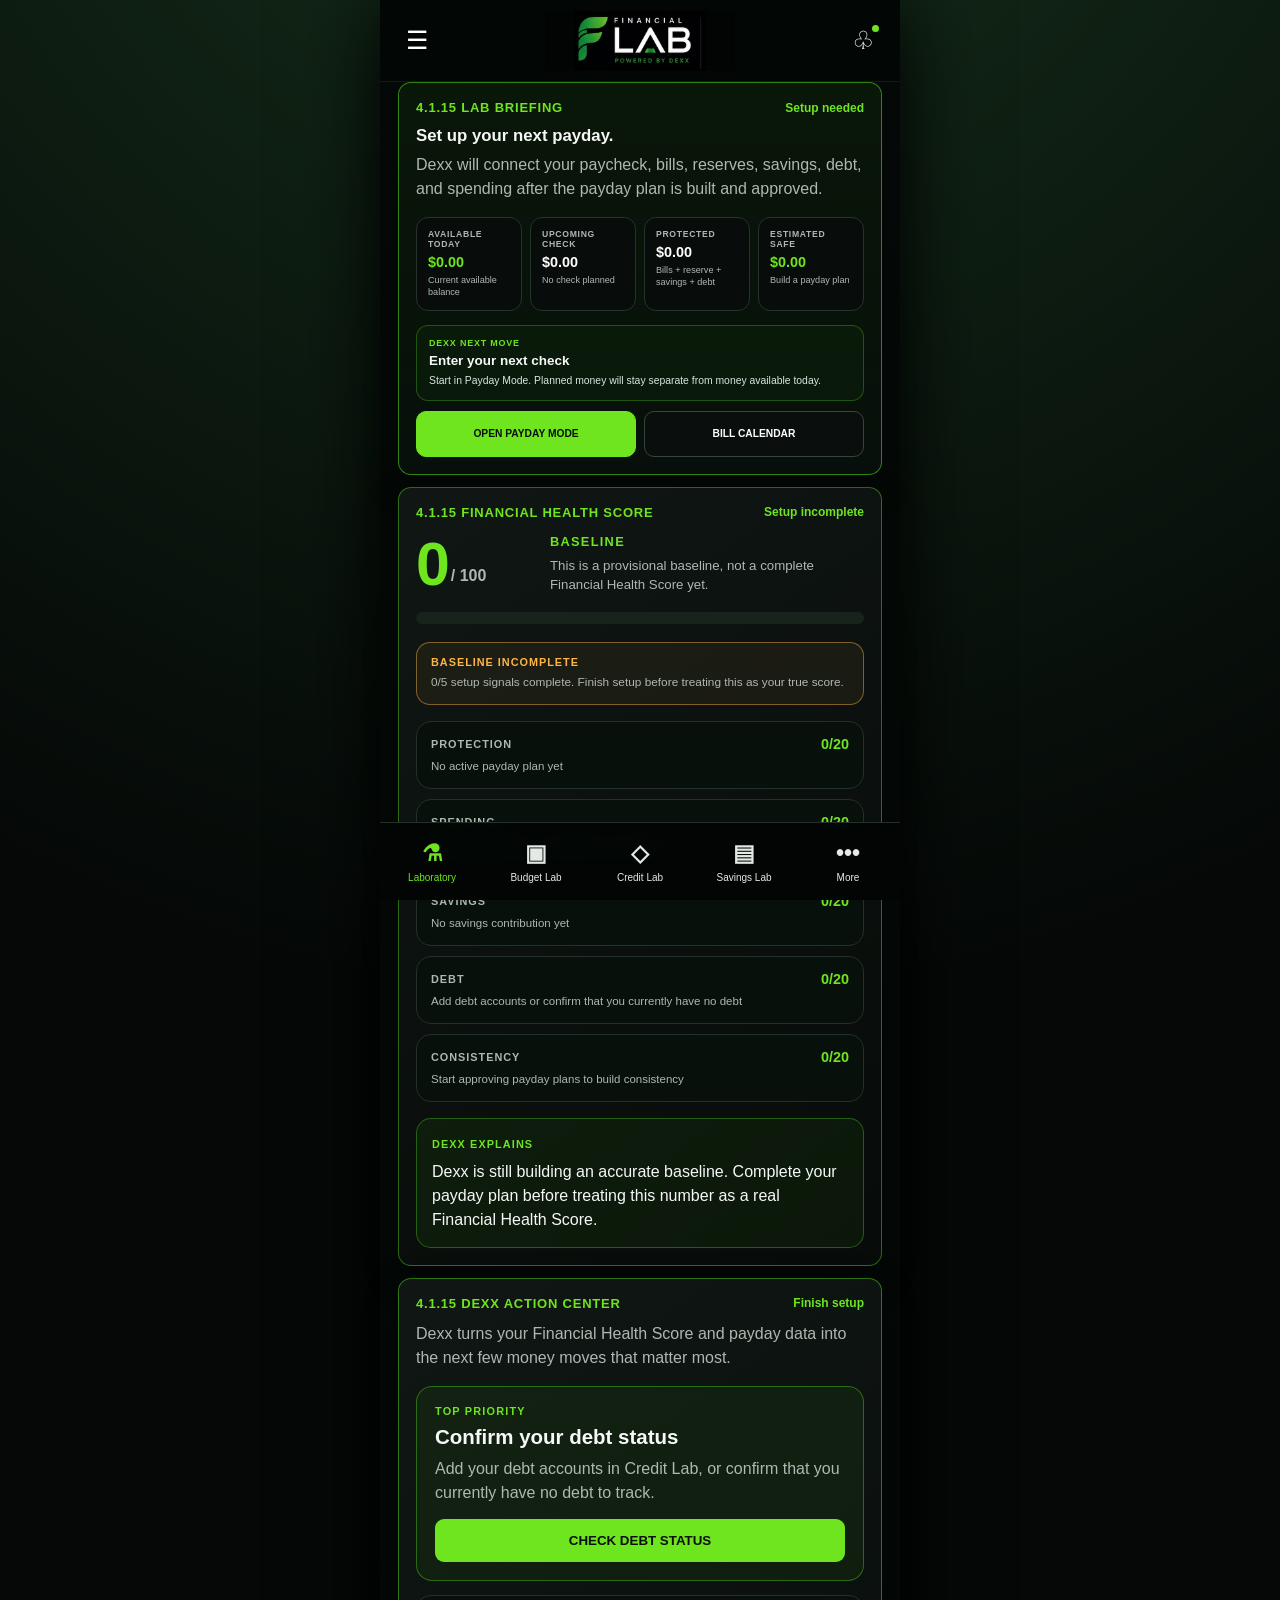
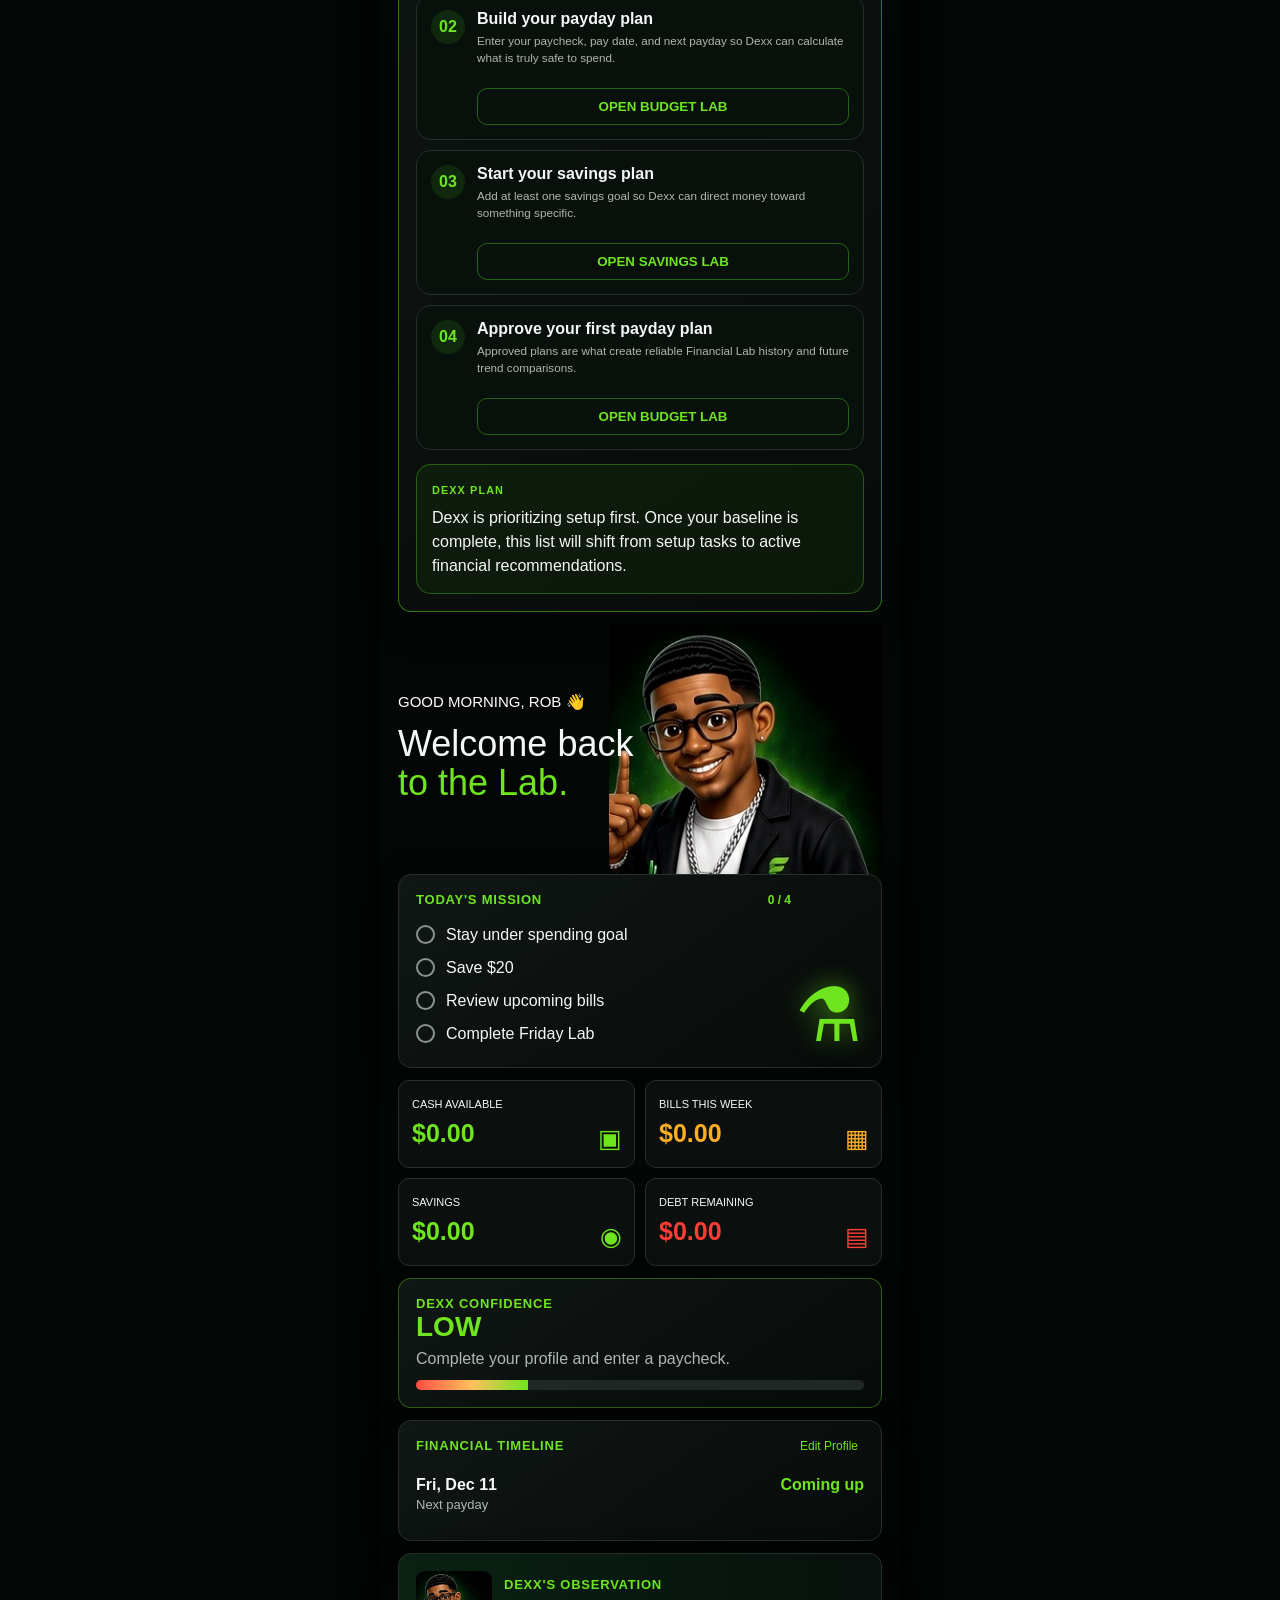
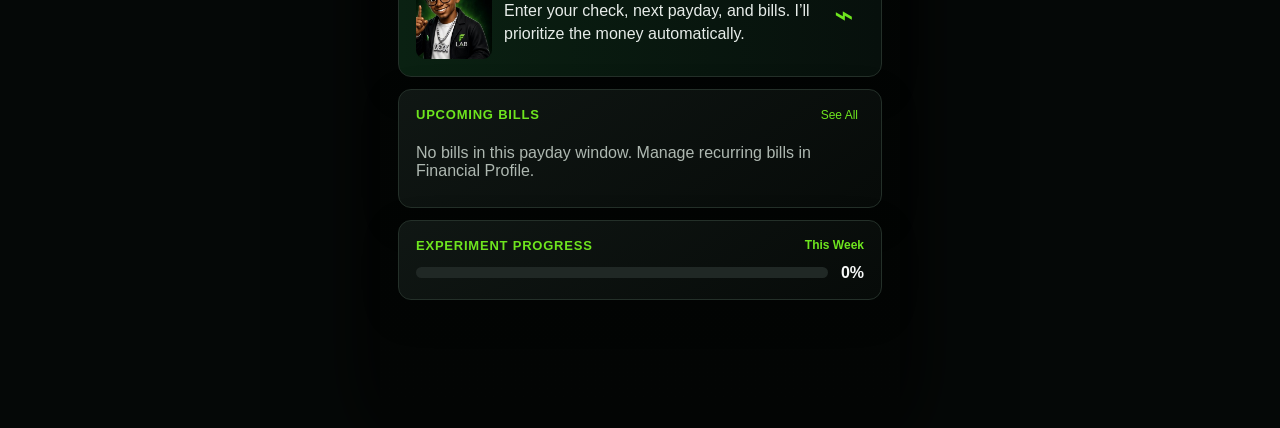
==== commit 424218c6: "Add files via upload Financial Lab v4.1.15 - Payday Landing Guard" ====
--- a/index.html
+++ b/index.html
@@ -1,6 +1,6 @@
 <!DOCTYPE html>
 
-<html lang="en"><head><meta charset="utf-8"/><meta content="width=device-width,initial-scale=1,viewport-fit=cover" name="viewport"/><meta content="#050807" name="theme-color"/><meta content="Financial Lab powered by Dexx" name="description"/><link href="manifest.webmanifest" rel="manifest"/><link href="icon.svg" rel="icon"/><link href="icon-192.png" rel="apple-touch-icon"/><link href="styles.css?v=4.1.14" rel="stylesheet"/><meta name="apple-mobile-web-app-capable" content="yes"/><meta name="apple-mobile-web-app-status-bar-style" content="black-translucent"/><meta name="apple-mobile-web-app-title" content="Financial Lab"/><title>Financial Lab — Powered by Dexx</title><meta content="4.1.14" name="financial-lab-version"/><meta name="financial-lab-release" content="4.1.14-laboratory-integration-audit"/></head>
+<html lang="en"><head><meta charset="utf-8"/><meta content="width=device-width,initial-scale=1,viewport-fit=cover" name="viewport"/><meta content="#050807" name="theme-color"/><meta content="Financial Lab powered by Dexx" name="description"/><link href="manifest.webmanifest" rel="manifest"/><link href="icon.svg" rel="icon"/><link href="icon-192.png" rel="apple-touch-icon"/><link href="styles.css?v=4.1.15" rel="stylesheet"/><meta name="apple-mobile-web-app-capable" content="yes"/><meta name="apple-mobile-web-app-status-bar-style" content="black-translucent"/><meta name="apple-mobile-web-app-title" content="Financial Lab"/><title>Financial Lab — Powered by Dexx</title><meta content="4.1.15" name="financial-lab-version"/><meta name="financial-lab-release" content="4.1.15-payday-landing-guard"/></head>
 <body class="front-door-active">
 <div class="front-door" id="frontDoor">
   <div class="front-door-glow"></div>
@@ -54,7 +54,7 @@
 
   <section class="card lab-briefing-card" id="labBriefing">
     <div class="section-head">
-      <span>4.1.14 LAB BRIEFING</span>
+      <span>4.1.15 LAB BRIEFING</span>
       <b id="labBriefingStatus">Getting ready</b>
     </div>
     <h2 id="labBriefingTitle">Your money status at a glance.</h2>
@@ -62,7 +62,7 @@
     <div class="lab-briefing-grid">
       <article><span id="labTodayLabel">AVAILABLE TODAY</span><strong id="labTodayMoney">$0.00</strong><small id="labTodayNote">Current available balance</small></article>
       <article><span id="labCheckLabel">UPCOMING CHECK</span><strong id="labCheckMoney">$0.00</strong><small id="labCheckNote">No check planned</small></article>
-      <article><span>PROTECTED</span><strong id="labProtectedMoney">$0.00</strong><small>Bills + reserve + savings + debt</small></article>
+      <article><span id="labProtectedLabel">PROTECTED</span><strong id="labProtectedMoney">$0.00</strong><small>Bills + reserve + savings + debt</small></article>
       <article><span id="labSafeLabel">PLANNED SAFE</span><strong id="labSafeMoney">$0.00</strong><small id="labSafeNote">Build a payday plan</small></article>
     </div>
     <div class="lab-next-move">
@@ -78,7 +78,7 @@
 
   <section class="card health-score-card">
     <div class="section-head">
-      <span>4.1.14 FINANCIAL HEALTH SCORE</span>
+      <span>4.1.15 FINANCIAL HEALTH SCORE</span>
       <b id="healthScoreChange">Building baseline</b>
     </div>
 
@@ -115,7 +115,7 @@
 
   <section class="card action-center-card">
     <div class="section-head">
-      <span>4.1.14 DEXX ACTION CENTER</span>
+      <span>4.1.15 DEXX ACTION CENTER</span>
       <b id="actionCenterStatus">Ready</b>
     </div>
     <p class="manager-copy">Dexx turns your Financial Health Score and payday data into the next few money moves that matter most.</p>
@@ -148,12 +148,12 @@
 <section class="view" id="budget">
 <div class="page-title"><p>BUDGET LAB</p><h1>Dexx Payday Mode.</h1></div>
 <section class="card payday-command-card" id="paydayCommandCenter">
-  <div class="section-head"><span>4.1.14 PAYDAY COMMAND CENTER</span><b id="commandCenterStatus">Waiting for check</b></div>
+  <div class="section-head"><span>4.1.15 PAYDAY COMMAND CENTER</span><b id="commandCenterStatus">Waiting for check</b></div>
   <p class="manager-copy">Your whole payday in one view — what came in, what gets protected, what is moving forward, and what is truly safe to spend.</p>
   <div class="command-flow" aria-label="Payday money flow">
     <div class="command-flow-item income"><span>PAYCHECK</span><strong id="commandPaycheck">$0.00</strong><small id="commandCheckDate">No check entered</small></div>
     <div class="command-arrow" aria-hidden="true">→</div>
-    <div class="command-flow-item protected"><span>PROTECTED</span><strong id="commandProtected">$0.00</strong><small>Bills + reserve + savings + debt</small></div>
+    <div class="command-flow-item protected"><span id="commandProtectedLabel">PROTECTED</span><strong id="commandProtected">$0.00</strong><small>Bills + reserve + savings + debt</small></div>
     <div class="command-arrow command-arrow-final" aria-hidden="true">→</div>
     <div class="command-flow-item spend"><span>TRUE SAFE-TO-SPEND</span><strong id="commandSafe">$0.00</strong><small id="commandSafeThrough">Build your plan</small></div>
   </div>
@@ -167,7 +167,7 @@
   </div>
   <div class="command-dexx-note"><span>DEXX PAYDAY READOUT</span><p id="commandDexxReadout">Enter your check and Dexx will turn the paycheck into one clear money plan.</p></div>
   <section class="weekly-runway" id="weeklyRunway" hidden>
-    <div class="runway-head"><div><span>4.1.14 WEEKLY RUNWAY</span><strong>Make TRUE Safe-to-Spend last until payday</strong></div><b id="runwayStatus">On pace</b></div>
+    <div class="runway-head"><div><span>4.1.15 WEEKLY RUNWAY</span><strong>Make TRUE Safe-to-Spend last until payday</strong></div><b id="runwayStatus">On pace</b></div>
     <div class="runway-grid">
       <article><span>DAYS LEFT</span><strong id="runwayDays">—</strong><small id="runwayDaysNote">Until next payday</small></article>
       <article><span>SAFE REMAINING</span><strong id="runwaySafe">$0.00</strong><small>After recorded spending</small></article>
@@ -191,8 +191,9 @@
     <p id="runwayReadout">Approve a payday plan to start your weekly runway.</p>
   </section>
   <section class="payday-execution" id="paydayExecutionMode" hidden>
-    <div class="execution-head"><div><span>4.1.14 PAYDAY EXECUTION MODE</span><strong>Approved plan → real-world moves</strong></div><b id="executionProgress">Execution ready</b></div>
-    <p class="execution-intro">Dexx turns the approved plan into a short checklist. Reserve and savings allocations already recorded by Financial Lab show as complete; bill and debt moves can be confirmed as you handle them.</p>
+    <div class="execution-head"><div><span>4.1.15 PAYDAY EXECUTION MODE</span><strong>Approved plan → real-world moves</strong></div><b id="executionProgress">Execution ready</b></div>
+    <p class="execution-intro">Dexx turns the approved plan into a short checklist. A future paycheck stays planned until it actually lands. Once you confirm payday, Dexx records the reserve and savings allocations and opens the real execution checklist.</p>
+    <button class="execution-landing-button" id="confirmPaycheckLanded" type="button" hidden>CONFIRM PAYCHECK LANDED</button>
     <div class="execution-tasks" id="executionTasks"></div>
     <p class="execution-status" id="executionStatus"></p>
   </section>
@@ -604,7 +605,7 @@
 <section class="view" id="dexx"><div class="dexx-header"><button data-go="laboratory">←</button><div><h1>DEXX</h1><p>Your Financial Scientist</p></div><img alt="" aria-hidden="true" class="dexx-chat-image" onerror="this.onerror=null;this.style.display='none'" src="dexx-character-clean.jpg"/></div><div class="chat"><div class="bubble" id="dexxReply">Hey Rob! 👋 I’m Dexx. How can I help you today?</div><button data-question="score">How can I improve my score? <span>›</span></button><button data-question="spending">Analyze my spending <span>›</span></button><button data-question="challenge">Give me a money challenge <span>›</span></button><button data-question="saving">Any tips for saving more? <span>›</span></button><form id="chatForm"><input id="chatInput" placeholder="Ask Dexx anything..."/><button type="submit">➤</button></form></div></section>
 </main>
 <nav class="bottom-nav"><button class="active" data-go="laboratory"><b>⚗</b><span>Laboratory</span></button><button data-go="budget"><b>▣</b><span>Budget Lab</span></button><button data-go="credit"><b>◇</b><span>Credit Lab</span></button><button data-go="savings"><b>▤</b><span>Savings Lab</span></button><button data-go="more"><b>•••</b><span>More</span></button></nav>
-</div><script src="app.js?v=4.1.14"></script>
+</div><script src="app.js?v=4.1.15"></script>
 <script>
 (function(){
   function wireBuildButton(){
@@ -635,7 +636,7 @@
   // 4.1.6.1: keep reliable PWA updates while polishing Calendar amount display.
   if('serviceWorker' in navigator){
     window.addEventListener('load',function(){
-      navigator.serviceWorker.register('./service-worker.js?v=4.1.14',{updateViaCache:'none'}).then(function(reg){
+      navigator.serviceWorker.register('./service-worker.js?v=4.1.15',{updateViaCache:'none'}).then(function(reg){
         reg.update().catch(function(){});
         setInterval(function(){ reg.update().catch(function(){}); }, 60000);
       }).catch(function(err){console.warn('Service worker registration failed',err)});
--- a/styles.css
+++ b/styles.css
@@ -1012,3 +1012,10 @@
 @media(max-width:360px){.lab-briefing-actions{grid-template-columns:1fr}}
 
 /* Financial Lab 4.1.14 — Laboratory Integration Audit */
+
+
+/* Financial Lab 4.1.15 — Payday Landing Guard */
+.execution-landing-button{width:100%;margin:0 0 10px;border:1px solid rgba(97,255,29,.55);border-radius:11px;background:var(--green);color:#061006;font-weight:950;font-size:.72rem;letter-spacing:.04em;padding:12px 14px}
+.execution-landing-button:disabled{background:#111814;color:#8c9a91;border-color:#2b3831;opacity:1}
+.execution-task.scheduled{border-color:rgba(140,154,145,.28);background:#090d0b}
+.execution-task.scheduled .execution-check,.execution-task.scheduled>em{color:#9aa79f}
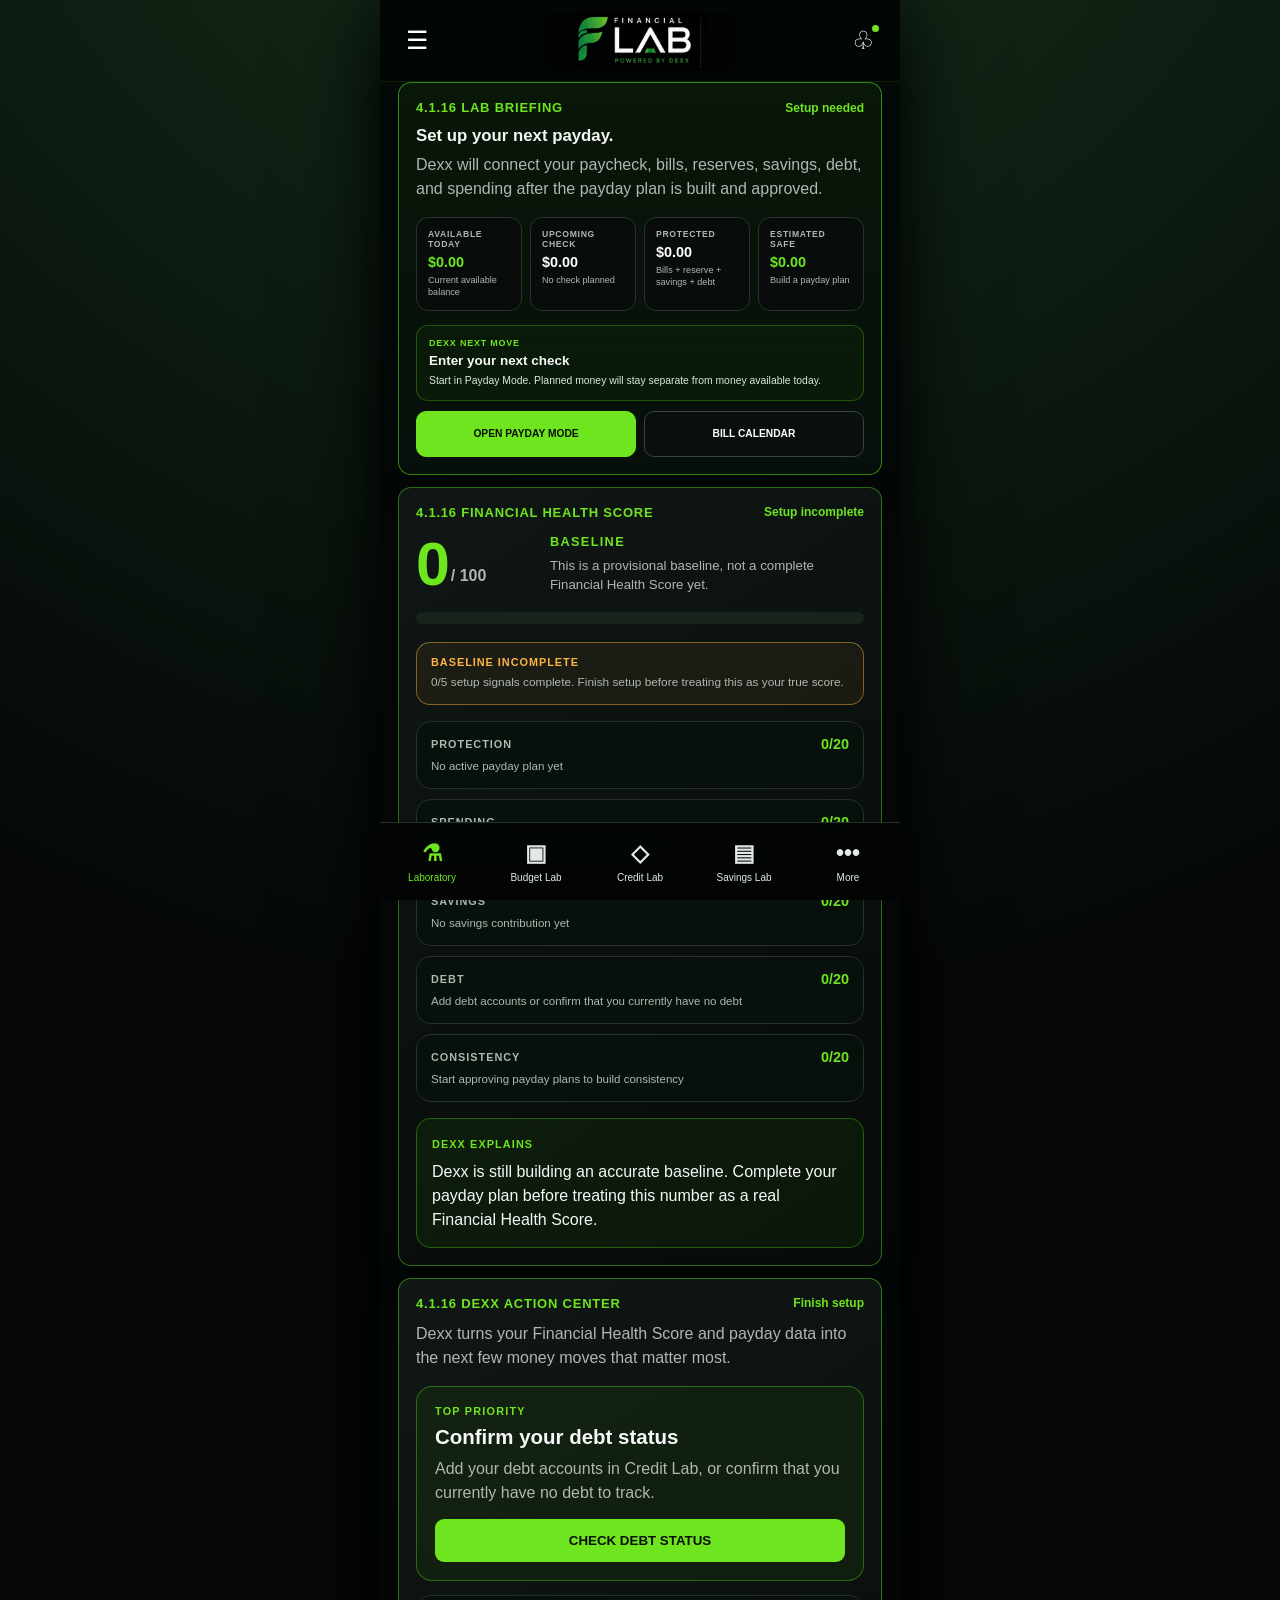
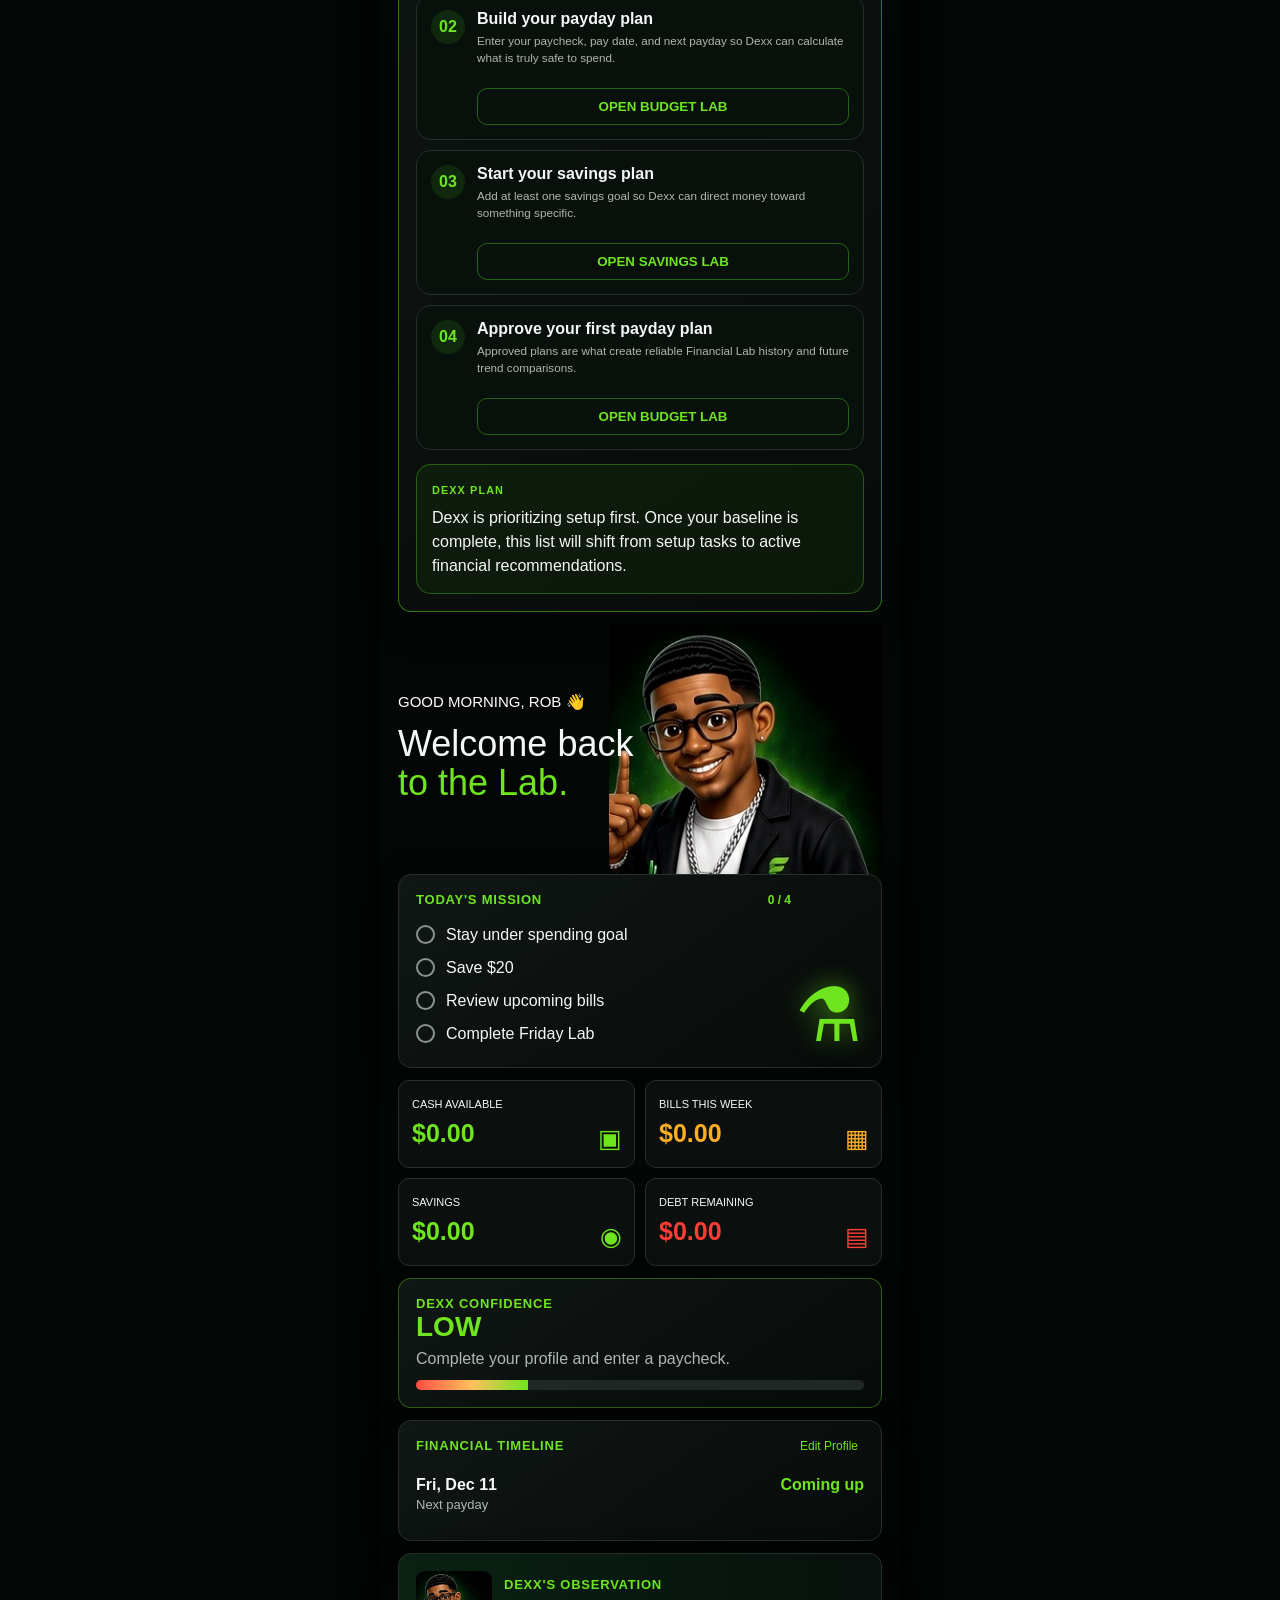
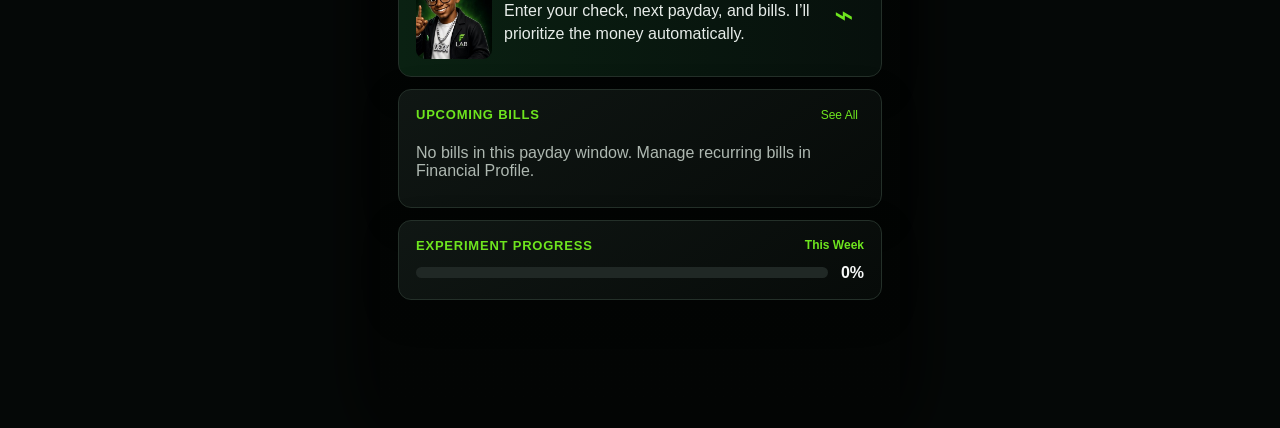
==== commit 0a546524: "Add files via upload Financial Lab v4.1.16 - Payday Landing + Amount Reconciliation" ====
--- a/index.html
+++ b/index.html
@@ -1,6 +1,6 @@
 <!DOCTYPE html>
 
-<html lang="en"><head><meta charset="utf-8"/><meta content="width=device-width,initial-scale=1,viewport-fit=cover" name="viewport"/><meta content="#050807" name="theme-color"/><meta content="Financial Lab powered by Dexx" name="description"/><link href="manifest.webmanifest" rel="manifest"/><link href="icon.svg" rel="icon"/><link href="icon-192.png" rel="apple-touch-icon"/><link href="styles.css?v=4.1.15" rel="stylesheet"/><meta name="apple-mobile-web-app-capable" content="yes"/><meta name="apple-mobile-web-app-status-bar-style" content="black-translucent"/><meta name="apple-mobile-web-app-title" content="Financial Lab"/><title>Financial Lab — Powered by Dexx</title><meta content="4.1.15" name="financial-lab-version"/><meta name="financial-lab-release" content="4.1.15-payday-landing-guard"/></head>
+<html lang="en"><head><meta charset="utf-8"/><meta content="width=device-width,initial-scale=1,viewport-fit=cover" name="viewport"/><meta content="#050807" name="theme-color"/><meta content="Financial Lab powered by Dexx" name="description"/><link href="manifest.webmanifest" rel="manifest"/><link href="icon.svg" rel="icon"/><link href="icon-192.png" rel="apple-touch-icon"/><link href="styles.css?v=4.1.16" rel="stylesheet"/><meta name="apple-mobile-web-app-capable" content="yes"/><meta name="apple-mobile-web-app-status-bar-style" content="black-translucent"/><meta name="apple-mobile-web-app-title" content="Financial Lab"/><title>Financial Lab — Powered by Dexx</title><meta content="4.1.16" name="financial-lab-version"/><meta name="financial-lab-release" content="4.1.16-payday-reconciliation"/></head>
 <body class="front-door-active">
 <div class="front-door" id="frontDoor">
   <div class="front-door-glow"></div>
@@ -54,7 +54,7 @@
 
   <section class="card lab-briefing-card" id="labBriefing">
     <div class="section-head">
-      <span>4.1.15 LAB BRIEFING</span>
+      <span>4.1.16 LAB BRIEFING</span>
       <b id="labBriefingStatus">Getting ready</b>
     </div>
     <h2 id="labBriefingTitle">Your money status at a glance.</h2>
@@ -78,7 +78,7 @@
 
   <section class="card health-score-card">
     <div class="section-head">
-      <span>4.1.15 FINANCIAL HEALTH SCORE</span>
+      <span>4.1.16 FINANCIAL HEALTH SCORE</span>
       <b id="healthScoreChange">Building baseline</b>
     </div>
 
@@ -115,7 +115,7 @@
 
   <section class="card action-center-card">
     <div class="section-head">
-      <span>4.1.15 DEXX ACTION CENTER</span>
+      <span>4.1.16 DEXX ACTION CENTER</span>
       <b id="actionCenterStatus">Ready</b>
     </div>
     <p class="manager-copy">Dexx turns your Financial Health Score and payday data into the next few money moves that matter most.</p>
@@ -148,7 +148,7 @@
 <section class="view" id="budget">
 <div class="page-title"><p>BUDGET LAB</p><h1>Dexx Payday Mode.</h1></div>
 <section class="card payday-command-card" id="paydayCommandCenter">
-  <div class="section-head"><span>4.1.15 PAYDAY COMMAND CENTER</span><b id="commandCenterStatus">Waiting for check</b></div>
+  <div class="section-head"><span>4.1.16 PAYDAY COMMAND CENTER</span><b id="commandCenterStatus">Waiting for check</b></div>
   <p class="manager-copy">Your whole payday in one view — what came in, what gets protected, what is moving forward, and what is truly safe to spend.</p>
   <div class="command-flow" aria-label="Payday money flow">
     <div class="command-flow-item income"><span>PAYCHECK</span><strong id="commandPaycheck">$0.00</strong><small id="commandCheckDate">No check entered</small></div>
@@ -167,7 +167,7 @@
   </div>
   <div class="command-dexx-note"><span>DEXX PAYDAY READOUT</span><p id="commandDexxReadout">Enter your check and Dexx will turn the paycheck into one clear money plan.</p></div>
   <section class="weekly-runway" id="weeklyRunway" hidden>
-    <div class="runway-head"><div><span>4.1.15 WEEKLY RUNWAY</span><strong>Make TRUE Safe-to-Spend last until payday</strong></div><b id="runwayStatus">On pace</b></div>
+    <div class="runway-head"><div><span>4.1.16 WEEKLY RUNWAY</span><strong>Make TRUE Safe-to-Spend last until payday</strong></div><b id="runwayStatus">On pace</b></div>
     <div class="runway-grid">
       <article><span>DAYS LEFT</span><strong id="runwayDays">—</strong><small id="runwayDaysNote">Until next payday</small></article>
       <article><span>SAFE REMAINING</span><strong id="runwaySafe">$0.00</strong><small>After recorded spending</small></article>
@@ -191,9 +191,27 @@
     <p id="runwayReadout">Approve a payday plan to start your weekly runway.</p>
   </section>
   <section class="payday-execution" id="paydayExecutionMode" hidden>
-    <div class="execution-head"><div><span>4.1.15 PAYDAY EXECUTION MODE</span><strong>Approved plan → real-world moves</strong></div><b id="executionProgress">Execution ready</b></div>
+    <div class="execution-head"><div><span>4.1.16 PAYDAY EXECUTION MODE</span><strong>Approved plan → real-world moves</strong></div><b id="executionProgress">Execution ready</b></div>
     <p class="execution-intro">Dexx turns the approved plan into a short checklist. A future paycheck stays planned until it actually lands. Once you confirm payday, Dexx records the reserve and savings allocations and opens the real execution checklist.</p>
-    <button class="execution-landing-button" id="confirmPaycheckLanded" type="button" hidden>CONFIRM PAYCHECK LANDED</button>
+    <button class="execution-landing-button" id="confirmPaycheckLanded" type="button" hidden>PAYCHECK LANDS</button>
+    <div class="paycheck-reconcile" id="paycheckReconcile" hidden>
+      <div class="reconcile-head"><div><span>PAYDAY CHECK-IN</span><strong>Confirm what actually landed</strong></div><b id="reconcileBadge">Step 1 of 2</b></div>
+      <p>Enter the real deposit before Dexx funds anything. If it differs from the plan, Dexx recalculates protection and TRUE Safe-to-Spend first.</p>
+      <div class="reconcile-grid">
+        <article><span>PLANNED CHECK</span><strong id="reconcilePlanned">$0.00</strong><small>What the plan expected</small></article>
+        <article><span>ACTUAL RECEIVED</span><label class="reconcile-money"><i>$</i><input id="actualPaycheckAmount" inputmode="decimal" type="number" min="0" step="0.01" placeholder="0.00"/></label><small>What reached your account</small></article>
+      </div>
+      <button class="execution-landing-button" id="checkPaycheckDifference" type="button">CHECK AMOUNT + RECALCULATE</button>
+      <div class="reconcile-preview" id="reconcilePreview" hidden>
+        <div class="reconcile-variance"><span>PAYCHECK DIFFERENCE</span><strong id="reconcileDifference">$0.00</strong><small id="reconcileDifferenceNote">Matches the plan</small></div>
+        <div class="reconcile-grid compact">
+          <article><span>UPDATED PROTECTED</span><strong id="reconcileProtected">$0.00</strong><small>Bills + reserve + savings + debt</small></article>
+          <article><span>UPDATED TRUE SAFE</span><strong id="reconcileSafe">$0.00</strong><small>Before new cycle spending</small></article>
+        </div>
+        <p class="reconcile-message" id="reconcileMessage"></p>
+        <button class="execution-landing-button" id="activateReconciledPayday" type="button">ACTIVATE RECONCILED PAYDAY</button>
+      </div>
+    </div>
     <div class="execution-tasks" id="executionTasks"></div>
     <p class="execution-status" id="executionStatus"></p>
   </section>
@@ -605,7 +623,7 @@
 <section class="view" id="dexx"><div class="dexx-header"><button data-go="laboratory">←</button><div><h1>DEXX</h1><p>Your Financial Scientist</p></div><img alt="" aria-hidden="true" class="dexx-chat-image" onerror="this.onerror=null;this.style.display='none'" src="dexx-character-clean.jpg"/></div><div class="chat"><div class="bubble" id="dexxReply">Hey Rob! 👋 I’m Dexx. How can I help you today?</div><button data-question="score">How can I improve my score? <span>›</span></button><button data-question="spending">Analyze my spending <span>›</span></button><button data-question="challenge">Give me a money challenge <span>›</span></button><button data-question="saving">Any tips for saving more? <span>›</span></button><form id="chatForm"><input id="chatInput" placeholder="Ask Dexx anything..."/><button type="submit">➤</button></form></div></section>
 </main>
 <nav class="bottom-nav"><button class="active" data-go="laboratory"><b>⚗</b><span>Laboratory</span></button><button data-go="budget"><b>▣</b><span>Budget Lab</span></button><button data-go="credit"><b>◇</b><span>Credit Lab</span></button><button data-go="savings"><b>▤</b><span>Savings Lab</span></button><button data-go="more"><b>•••</b><span>More</span></button></nav>
-</div><script src="app.js?v=4.1.15"></script>
+</div><script src="app.js?v=4.1.16"></script>
 <script>
 (function(){
   function wireBuildButton(){
@@ -636,7 +654,7 @@
   // 4.1.6.1: keep reliable PWA updates while polishing Calendar amount display.
   if('serviceWorker' in navigator){
     window.addEventListener('load',function(){
-      navigator.serviceWorker.register('./service-worker.js?v=4.1.15',{updateViaCache:'none'}).then(function(reg){
+      navigator.serviceWorker.register('./service-worker.js?v=4.1.16',{updateViaCache:'none'}).then(function(reg){
         reg.update().catch(function(){});
         setInterval(function(){ reg.update().catch(function(){}); }, 60000);
       }).catch(function(err){console.warn('Service worker registration failed',err)});
--- a/styles.css
+++ b/styles.css
@@ -1014,8 +1014,22 @@
 /* Financial Lab 4.1.14 — Laboratory Integration Audit */
 
 
-/* Financial Lab 4.1.15 — Payday Landing Guard */
+/* Financial Lab 4.1.16 — Payday Landing + Amount Reconciliation */
 .execution-landing-button{width:100%;margin:0 0 10px;border:1px solid rgba(97,255,29,.55);border-radius:11px;background:var(--green);color:#061006;font-weight:950;font-size:.72rem;letter-spacing:.04em;padding:12px 14px}
 .execution-landing-button:disabled{background:#111814;color:#8c9a91;border-color:#2b3831;opacity:1}
 .execution-task.scheduled{border-color:rgba(140,154,145,.28);background:#090d0b}
 .execution-task.scheduled .execution-check,.execution-task.scheduled>em{color:#9aa79f}
+
+/* 4.1.16 — Payday Landing & Amount Reconciliation */
+.paycheck-reconcile{margin:0 0 12px;border:1px solid rgba(255,176,59,.38);border-radius:13px;background:#0d110d;padding:13px}
+.paycheck-reconcile[hidden],.reconcile-preview[hidden]{display:none!important}
+.reconcile-head{display:flex;align-items:flex-start;justify-content:space-between;gap:12px;margin-bottom:8px}
+.reconcile-head span,.reconcile-grid span,.reconcile-variance span{display:block;color:var(--green);font-size:.66rem;font-weight:950;letter-spacing:.1em}
+.reconcile-head strong{display:block;margin-top:3px;font-size:1rem}.reconcile-head b{color:#ffb03b;font-size:.72rem;text-align:right}
+.paycheck-reconcile>p,.reconcile-message{margin:7px 0 12px;color:#aeb9b2;font-size:.78rem;line-height:1.45}
+.reconcile-grid{display:grid;grid-template-columns:1fr 1fr;gap:9px;margin:10px 0}.reconcile-grid article,.reconcile-variance{border:1px solid #28352e;border-radius:11px;background:#07100b;padding:11px}
+.reconcile-grid strong,.reconcile-variance strong{display:block;margin-top:5px;color:#fff;font-size:1.15rem}.reconcile-grid small,.reconcile-variance small{display:block;margin-top:4px;color:#8f9c94;font-size:.68rem;line-height:1.35}
+.reconcile-money{display:flex;align-items:center;margin-top:5px;color:#fff;font-weight:900;font-size:1.1rem}.reconcile-money i{font-style:normal}.reconcile-money input{width:100%;min-width:0;border:0;background:transparent;color:#fff;font:inherit;outline:0;padding:0 0 0 2px}
+.reconcile-preview{margin-top:12px;border-top:1px solid #26332c;padding-top:12px}.reconcile-variance{margin-bottom:9px}.reconcile-variance.positive strong{color:var(--green)}.reconcile-variance.negative strong{color:#ffb03b}
+.reconcile-grid.compact{margin-bottom:8px}.reconcile-message{margin:8px 0 11px}.reconcile-message.watch{color:#ffca75}
+@media(max-width:420px){.reconcile-grid{grid-template-columns:1fr}.reconcile-grid.compact{grid-template-columns:1fr 1fr}}
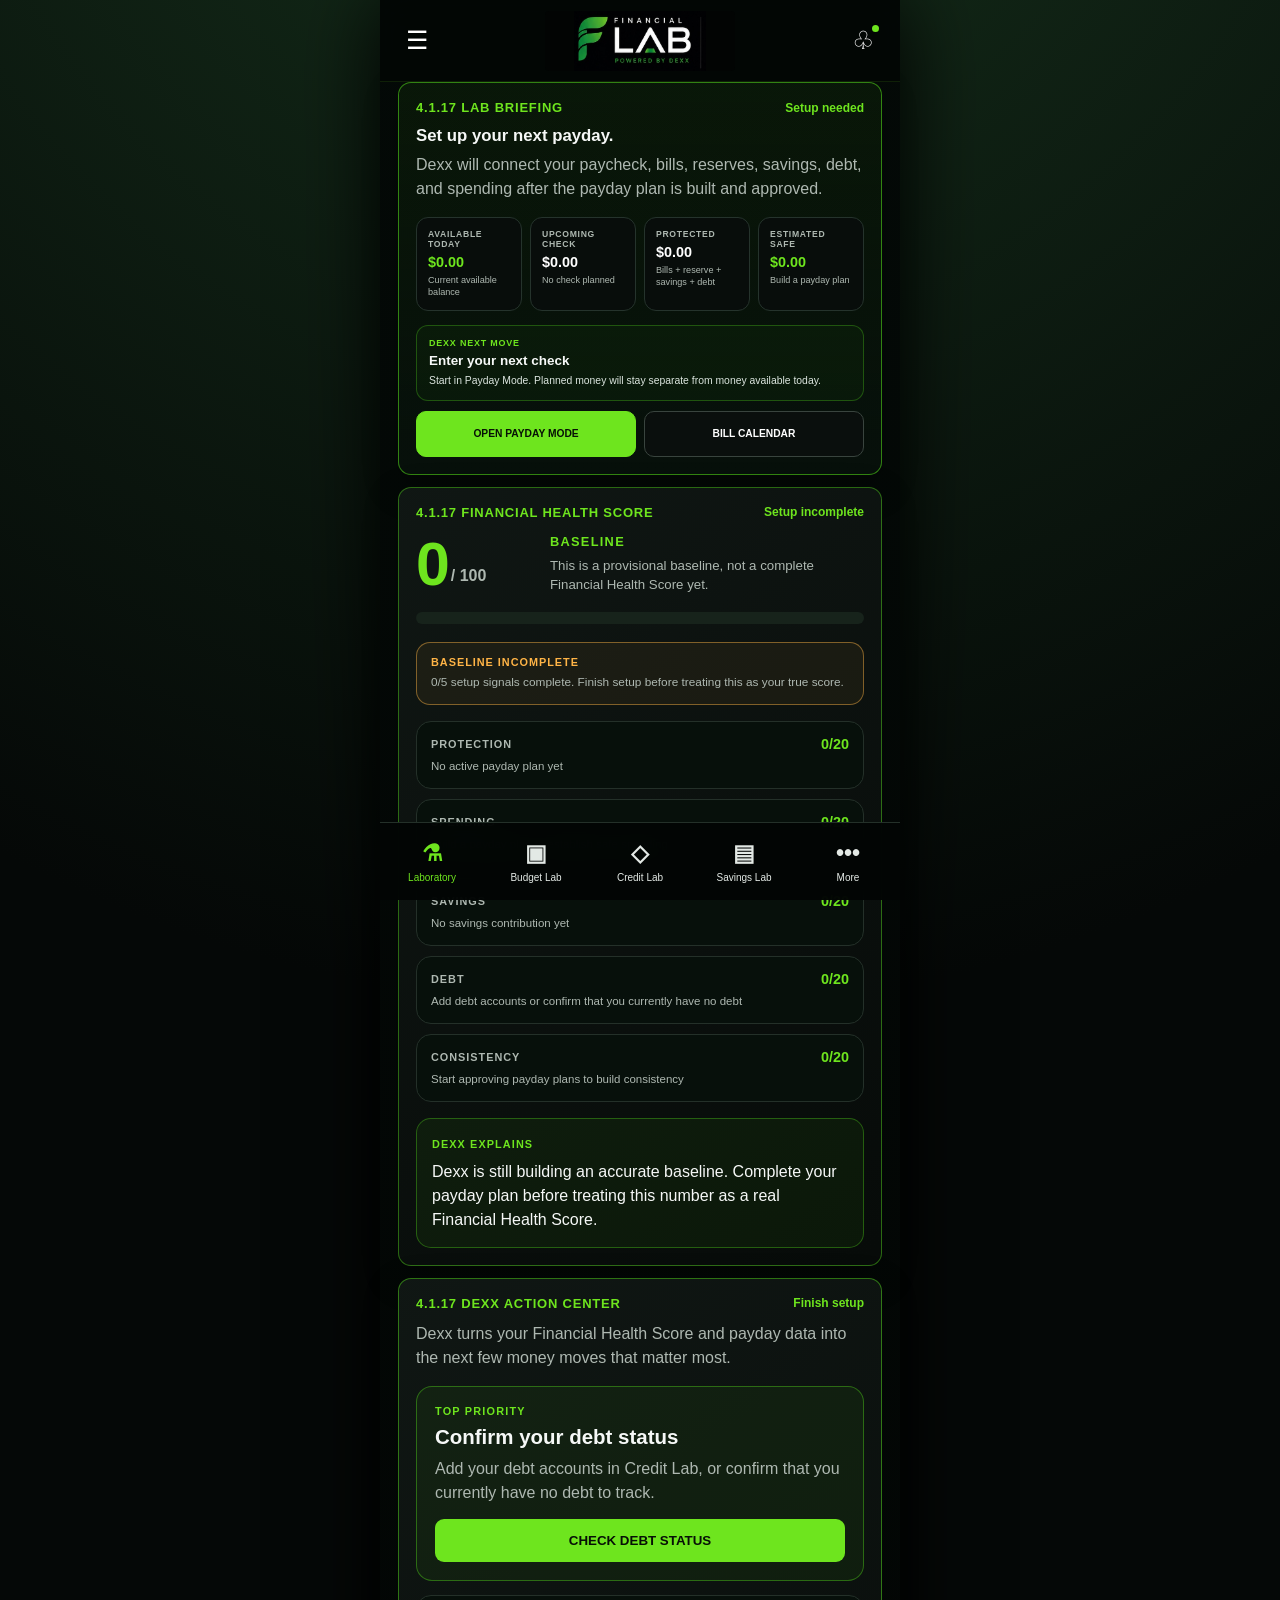
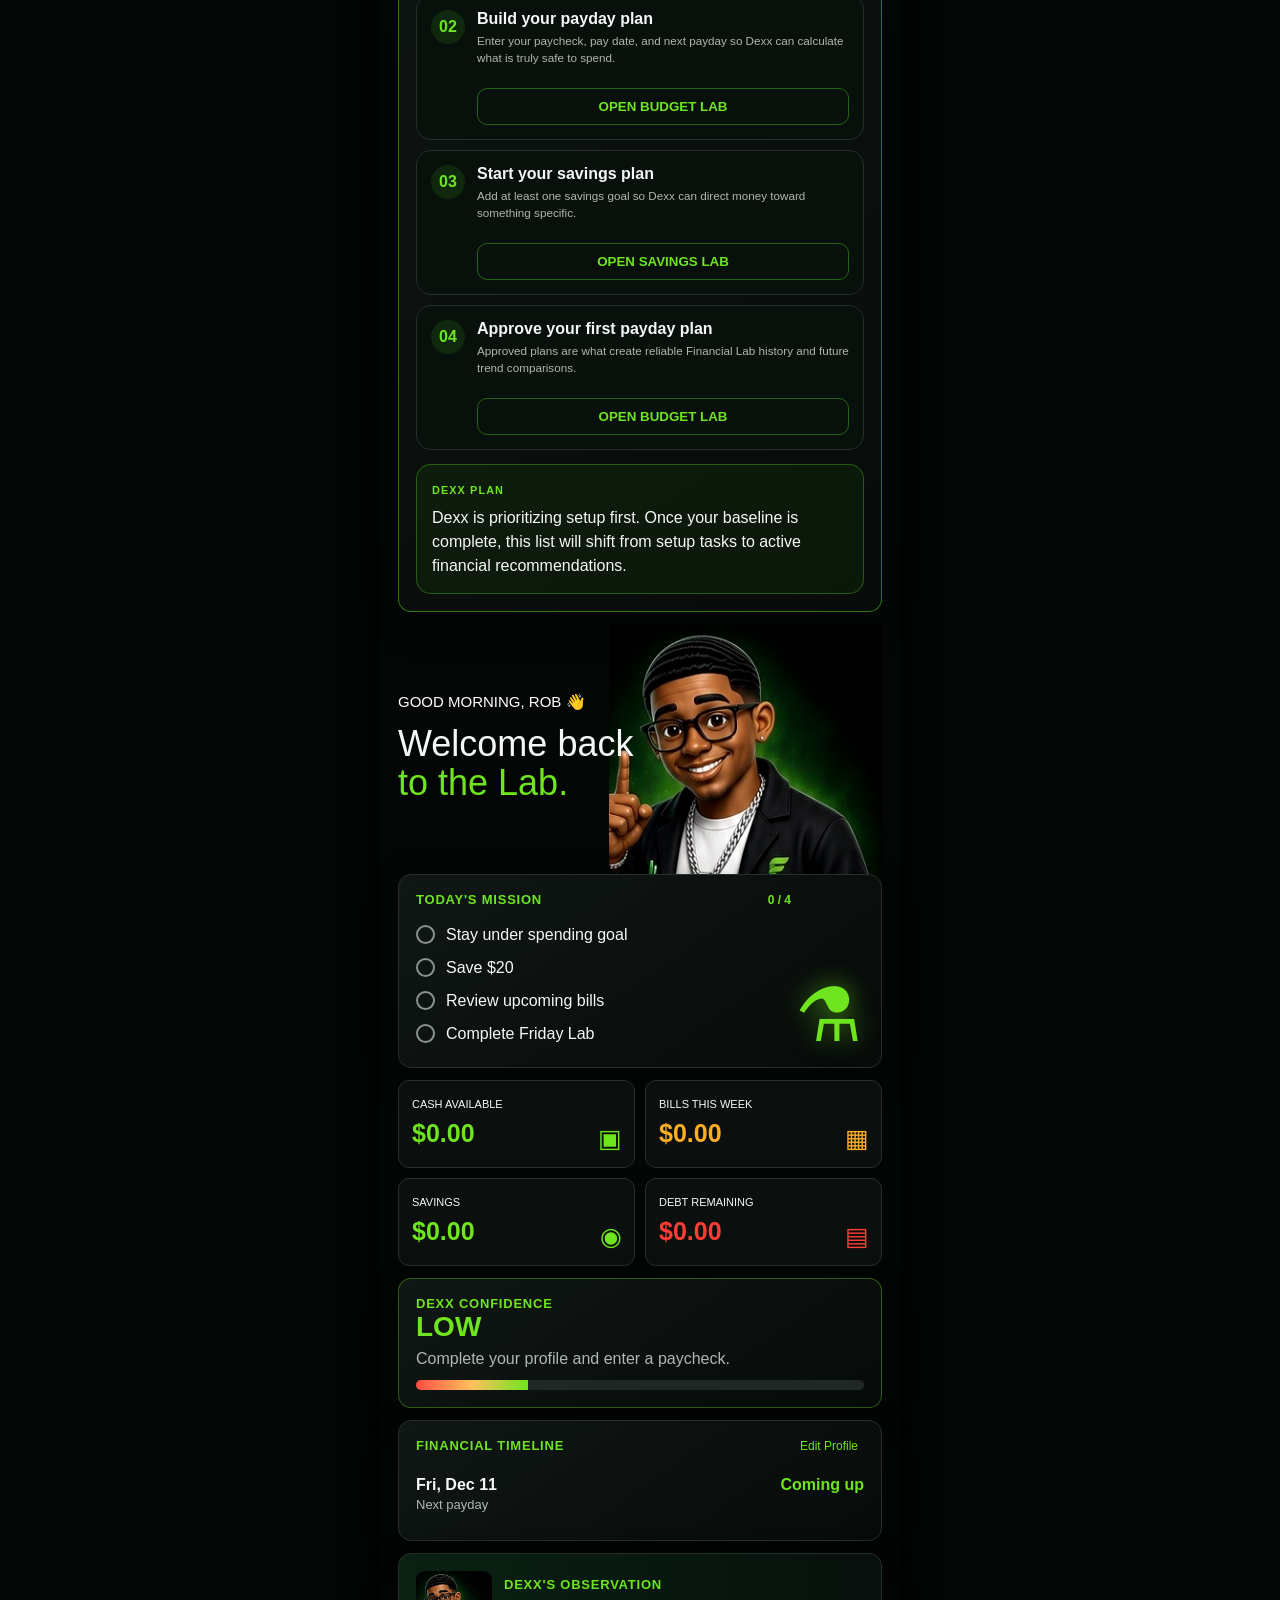
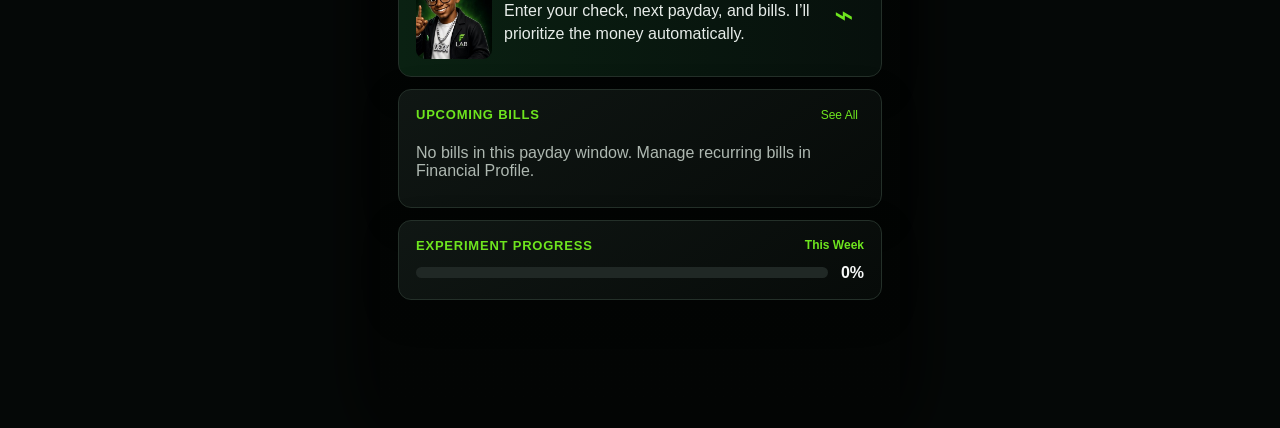
==== commit 1cdbccfe: "Add files via upload Financial Lab v4.1.17 - Guided Lab Setup" ====
--- a/index.html
+++ b/index.html
@@ -1,6 +1,6 @@
 <!DOCTYPE html>
 
-<html lang="en"><head><meta charset="utf-8"/><meta content="width=device-width,initial-scale=1,viewport-fit=cover" name="viewport"/><meta content="#050807" name="theme-color"/><meta content="Financial Lab powered by Dexx" name="description"/><link href="manifest.webmanifest" rel="manifest"/><link href="icon.svg" rel="icon"/><link href="icon-192.png" rel="apple-touch-icon"/><link href="styles.css?v=4.1.16" rel="stylesheet"/><meta name="apple-mobile-web-app-capable" content="yes"/><meta name="apple-mobile-web-app-status-bar-style" content="black-translucent"/><meta name="apple-mobile-web-app-title" content="Financial Lab"/><title>Financial Lab — Powered by Dexx</title><meta content="4.1.16" name="financial-lab-version"/><meta name="financial-lab-release" content="4.1.16-payday-reconciliation"/></head>
+<html lang="en"><head><meta charset="utf-8"/><meta content="width=device-width,initial-scale=1,viewport-fit=cover" name="viewport"/><meta content="#050807" name="theme-color"/><meta content="Financial Lab powered by Dexx" name="description"/><link href="manifest.webmanifest" rel="manifest"/><link href="icon.svg" rel="icon"/><link href="icon-192.png" rel="apple-touch-icon"/><link href="styles.css?v=4.1.17" rel="stylesheet"/><meta name="apple-mobile-web-app-capable" content="yes"/><meta name="apple-mobile-web-app-status-bar-style" content="black-translucent"/><meta name="apple-mobile-web-app-title" content="Financial Lab"/><title>Financial Lab — Powered by Dexx</title><meta content="4.1.17" name="financial-lab-version"/><meta name="financial-lab-release" content="4.1.17-guided-lab-setup"/></head>
 <body class="front-door-active">
 <div class="front-door" id="frontDoor">
   <div class="front-door-glow"></div>
@@ -54,7 +54,7 @@
 
   <section class="card lab-briefing-card" id="labBriefing">
     <div class="section-head">
-      <span>4.1.16 LAB BRIEFING</span>
+      <span>4.1.17 LAB BRIEFING</span>
       <b id="labBriefingStatus">Getting ready</b>
     </div>
     <h2 id="labBriefingTitle">Your money status at a glance.</h2>
@@ -78,7 +78,7 @@
 
   <section class="card health-score-card">
     <div class="section-head">
-      <span>4.1.16 FINANCIAL HEALTH SCORE</span>
+      <span>4.1.17 FINANCIAL HEALTH SCORE</span>
       <b id="healthScoreChange">Building baseline</b>
     </div>
 
@@ -115,7 +115,7 @@
 
   <section class="card action-center-card">
     <div class="section-head">
-      <span>4.1.16 DEXX ACTION CENTER</span>
+      <span>4.1.17 DEXX ACTION CENTER</span>
       <b id="actionCenterStatus">Ready</b>
     </div>
     <p class="manager-copy">Dexx turns your Financial Health Score and payday data into the next few money moves that matter most.</p>
@@ -148,7 +148,7 @@
 <section class="view" id="budget">
 <div class="page-title"><p>BUDGET LAB</p><h1>Dexx Payday Mode.</h1></div>
 <section class="card payday-command-card" id="paydayCommandCenter">
-  <div class="section-head"><span>4.1.16 PAYDAY COMMAND CENTER</span><b id="commandCenterStatus">Waiting for check</b></div>
+  <div class="section-head"><span>4.1.17 PAYDAY COMMAND CENTER</span><b id="commandCenterStatus">Waiting for check</b></div>
   <p class="manager-copy">Your whole payday in one view — what came in, what gets protected, what is moving forward, and what is truly safe to spend.</p>
   <div class="command-flow" aria-label="Payday money flow">
     <div class="command-flow-item income"><span>PAYCHECK</span><strong id="commandPaycheck">$0.00</strong><small id="commandCheckDate">No check entered</small></div>
@@ -167,7 +167,7 @@
   </div>
   <div class="command-dexx-note"><span>DEXX PAYDAY READOUT</span><p id="commandDexxReadout">Enter your check and Dexx will turn the paycheck into one clear money plan.</p></div>
   <section class="weekly-runway" id="weeklyRunway" hidden>
-    <div class="runway-head"><div><span>4.1.16 WEEKLY RUNWAY</span><strong>Make TRUE Safe-to-Spend last until payday</strong></div><b id="runwayStatus">On pace</b></div>
+    <div class="runway-head"><div><span>4.1.17 WEEKLY RUNWAY</span><strong>Make TRUE Safe-to-Spend last until payday</strong></div><b id="runwayStatus">On pace</b></div>
     <div class="runway-grid">
       <article><span>DAYS LEFT</span><strong id="runwayDays">—</strong><small id="runwayDaysNote">Until next payday</small></article>
       <article><span>SAFE REMAINING</span><strong id="runwaySafe">$0.00</strong><small>After recorded spending</small></article>
@@ -191,7 +191,7 @@
     <p id="runwayReadout">Approve a payday plan to start your weekly runway.</p>
   </section>
   <section class="payday-execution" id="paydayExecutionMode" hidden>
-    <div class="execution-head"><div><span>4.1.16 PAYDAY EXECUTION MODE</span><strong>Approved plan → real-world moves</strong></div><b id="executionProgress">Execution ready</b></div>
+    <div class="execution-head"><div><span>4.1.17 PAYDAY EXECUTION MODE</span><strong>Approved plan → real-world moves</strong></div><b id="executionProgress">Execution ready</b></div>
     <p class="execution-intro">Dexx turns the approved plan into a short checklist. A future paycheck stays planned until it actually lands. Once you confirm payday, Dexx records the reserve and savings allocations and opens the real execution checklist.</p>
     <button class="execution-landing-button" id="confirmPaycheckLanded" type="button" hidden>PAYCHECK LANDS</button>
     <div class="paycheck-reconcile" id="paycheckReconcile" hidden>
@@ -555,75 +555,75 @@
 <div class="page-title"><p>MORE</p><h1>Quick actions.</h1></div><div class="quick-grid"><button data-action="expense">＋<span>Add Expense</span></button><button data-action="income"><b>＋</b><span>Enter Check</span></button><button data-go="budget">▦<span>Friday Lab</span></button><button data-go="reports">▥<span>Reports</span></button><button data-go="calendar">▣<span>Bill Calendar</span></button><button data-go="dexx">☵<span>Ask Dexx</span></button><button data-go="profile">◎<span>Financial Profile</span></button><button data-go="start">?<span>Start Here</span></button><button id="frontDoorBtn">⌂<span>Front Door</span></button></div></section>
 
 <section class="view" id="start">
-  <div class="page-title"><p>START HERE</p><h1>How Financial Lab works.</h1></div>
-
-  <section class="card walkthrough-hero">
-    <div class="section-head"><span>4.1.6 APP WALKTHROUGH</span><b>Powered by Dexx</b></div>
-    <p class="manager-copy">Financial Lab helps you decide what to do with each paycheck before the money gets spent. Cover what matters, prepare for what is coming, save on purpose, pay down debt intelligently, and know what is truly safe to spend.</p>
-    <button class="primary" data-go="budget">START MY FRIDAY LAB</button>
-  </section>
-
-  <section class="card">
-    <div class="section-head"><span>YOUR FRIDAY ROUTINE</span><b>5 steps</b></div>
-    <div class="walkthrough-steps">
-      <article><span>1</span><div><strong>Enter your paycheck</strong><p>Open Budget Lab and enter your check amount, check date, and next payday.</p></div></article>
-      <article><span>2</span><div><strong>Review your bills</strong><p>Dexx checks what is due before the next payday and looks farther ahead for bills that need money protected now.</p></div></article>
-      <article><span>3</span><div><strong>Read Dexx’s recommendation</strong><p>Dexx separates Pay Now, Bills Reserve, Savings, Extra Debt, and TRUE Safe-to-Spend.</p></div></article>
-      <article><span>4</span><div><strong>Approve the payday plan</strong><p>Approval is when Reserve Memory and Savings Goals actually record the money you chose to protect.</p></div></article>
-      <article><span>5</span><div><strong>Spend from TRUE Safe-to-Spend</strong><p>This is what remains after protected bills, future reserves, savings, and planned debt money are accounted for.</p></div></article>
-    </div>
-  </section>
-
-  <section class="card">
-    <div class="section-head"><span>THE LABS</span><b>What each section does</b></div>
-    <div class="walkthrough-labs">
-      <article><h3>🧪 Laboratory</h3><p>Your home dashboard: Financial Health Score, missions, progress, savings, debt, and Dexx observations.</p><button data-go="laboratory">OPEN LABORATORY</button></article>
-      <article><h3>💵 Budget Lab</h3><p>The payday engine. Enter a check, review bills, see reserves, savings and debt recommendations, then approve the plan.</p><button data-go="budget">OPEN BUDGET LAB</button></article>
-      <article><h3>💳 Credit Lab</h3><p>Add each debt, track balances and minimums, and choose Balanced, Snowball, or Avalanche targeting.</p><button data-go="credit">OPEN CREDIT LAB</button></article>
-      <article><h3>💰 Savings Lab</h3><p>Create multiple savings goals and let Dexx prioritize by importance, deadline, or quickest goal to finish.</p><button data-go="savings">OPEN SAVINGS LAB</button></article>
-      <article><h3>📅 Calendar Lab</h3><p>See recurring bills and estimated paydays on a monthly calendar, plus a 30-day money forecast.</p><button data-go="calendar">OPEN BILL CALENDAR</button></article>
-    </div>
-  </section>
-
-  <section class="card">
-    <div class="section-head"><span>IMPORTANT CONCEPTS</span><b>Know these numbers</b></div>
-    <div class="walkthrough-concepts">
-      <article><strong>Pay Now</strong><p>Bills that need to be funded before your next payday.</p></article>
-      <article><strong>Bills Reserve</strong><p>Money Dexx recommends protecting from this check for bills coming later. It is not spending money.</p></article>
-      <article><strong>Reserve Memory</strong><p>After you approve a plan, Dexx remembers what is already protected for each future bill so the next paycheck starts from the remaining amount, not zero.</p></article>
-      <article><strong>Savings Target</strong><p>The goal Dexx recommends for this paycheck’s savings amount based on your Savings Lab strategy.</p></article>
-      <article><strong>Debt Target</strong><p>The account Dexx recommends for extra debt money based on Balanced, Snowball, or Avalanche strategy.</p></article>
-      <article class="true-spend"><strong>TRUE Safe-to-Spend</strong><p>The number to watch. It is what remains after immediate bills, future obligations, savings, and planned debt money are protected.</p></article>
-    </div>
-  </section>
-
-  <section class="card">
-    <div class="section-head"><span>WHY APPROVAL MATTERS</span><b>Recommendation ≠ action</b></div>
-    <p class="manager-copy">You can rebuild a payday plan as many times as you want while testing numbers. Dexx does not treat recommendations as real until you tap <strong>Approve This Payday Plan</strong>. Approval writes Reserve Memory and Savings Goal contributions into your saved financial data.</p>
-  </section>
-
-  <section class="card">
-    <div class="section-head"><span>FIRST-TIME SETUP</span><b>Do this once</b></div>
-    <div class="setup-checklist">
-      <button data-go="profile"><span>1</span><div><strong>Complete Financial Profile</strong><small>Pay frequency, payday, savings rate, and reserve window.</small></div></button>
-      <button data-go="profile"><span>2</span><div><strong>Add recurring bills</strong><small>Rent, utilities, phone, WiFi, insurance, subscriptions, and more.</small></div></button>
-      <button data-go="credit"><span>3</span><div><strong>Add your debts</strong><small>Balances, minimums, APRs, and due dates.</small></div></button>
-      <button data-go="savings"><span>4</span><div><strong>Add savings goals</strong><small>Emergency fund, car repairs, vacation, or anything custom.</small></div></button>
-      <button data-go="budget"><span>5</span><div><strong>Run your first payday plan</strong><small>Let Dexx calculate what to pay, protect, save, and spend.</small></div></button>
-    </div>
+  <div class="page-title"><p>START HERE</p><h1>Build your Financial Lab.</h1></div>
+
+  <section class="card setup-hero-card">
+    <div class="section-head"><span>4.1.17 GUIDED LAB SETUP</span><b id="setupHeroStatus">Getting ready</b></div>
+    <h2>Tell Dexx about your money first.</h2>
+    <p class="manager-copy">Financial Lab can only build a useful plan from the information you give it. Start with the essentials, then add bills, debt, savings, and spending now or finish those pieces later.</p>
+    <div class="setup-readiness-meter" aria-label="Lab setup completeness"><i id="setupReadinessBar"></i></div>
+    <div class="setup-readiness-line"><strong id="setupReadinessPercent">0% complete</strong><span id="setupReadinessNote">2 essentials required to enter your Lab</span></div>
+  </section>
+
+  <section class="card setup-stage required-stage">
+    <div class="setup-stage-head"><div><span class="setup-step-number">1</span><div><b>REQUIRED</b><h3>Money available today</h3></div></div><strong id="setupMoneyState">NEEDS INFO</strong></div>
+    <p class="manager-copy">Enter what you can actually use today. A $0 balance is completely valid — Dexx just needs you to confirm it.</p>
+    <form id="setupMoneyForm" class="setup-inline-form">
+      <label>Available today<input id="setupCurrentBalance" inputmode="decimal" min="0" placeholder="$0.00" step="0.01" type="number"/></label>
+      <button class="primary" type="submit">SAVE MONEY TODAY</button>
+    </form>
+    <p class="status" id="setupMoneyStatus"></p>
+  </section>
+
+  <section class="card setup-stage required-stage">
+    <div class="setup-stage-head"><div><span class="setup-step-number">2</span><div><b>REQUIRED</b><h3>Income &amp; next payday</h3></div></div><strong id="setupIncomeState">NEEDS INFO</strong></div>
+    <p class="manager-copy">Give Dexx your pay rhythm and the next check you expect. This is setup information — it does not mark the paycheck as landed or funded.</p>
+    <form id="setupIncomeForm" class="setup-income-form">
+      <div class="form-grid">
+        <label>Pay frequency<select id="setupPayFrequency"><option value="weekly">Weekly</option><option value="biweekly">Every 2 weeks</option><option value="monthly">Monthly</option></select></label>
+        <label>Income pattern<select id="setupIncomePattern"><option value="variable">Changes by check</option><option value="steady">Usually the same</option></select></label>
+      </div>
+      <div class="form-grid">
+        <label>Expected next check<input id="setupExpectedPaycheck" inputmode="decimal" min="0" placeholder="$0.00" step="0.01" type="number"/></label>
+        <label>Next payday<input id="setupNextPayday" type="date"/></label>
+      </div>
+      <button class="primary" type="submit">SAVE INCOME &amp; PAYDAY</button>
+    </form>
+    <p class="status" id="setupIncomeStatus"></p>
+  </section>
+
+  <section class="card setup-recommended-card">
+    <div class="section-head"><span>RECOMMENDED SETUP</span><b>Skip now · add later</b></div>
+    <p class="manager-copy">You can enter the Lab after the two required steps. Dexx strongly recommends adding these pieces because they make TRUE Safe-to-Spend, forecasts, and your financial picture more complete.</p>
+    <div class="setup-recommended-list">
+      <article data-setup-area="bills"><div class="setup-rec-icon">▣</div><div><strong>Recurring bills</strong><p>Rent, utilities, insurance, subscriptions, and due dates.</p><small id="setupBillsState">Recommended</small></div><div class="setup-rec-actions"><button type="button" data-go="profile">ADD NOW</button><button type="button" data-setup-skip="bills">SKIP FOR NOW</button></div></article>
+      <article data-setup-area="debt"><div class="setup-rec-icon">◇</div><div><strong>Debt</strong><p>Balances, minimum payments, APRs, and due dates.</p><small id="setupDebtState">Recommended</small></div><div class="setup-rec-actions"><button type="button" data-go="credit">ADD NOW</button><button type="button" data-setup-skip="debt">SKIP FOR NOW</button></div></article>
+      <article data-setup-area="savings"><div class="setup-rec-icon">▤</div><div><strong>Savings</strong><p>Current savings and the goals you want Dexx to help build.</p><small id="setupSavingsState">Recommended</small></div><div class="setup-rec-actions"><button type="button" data-go="savings">ADD NOW</button><button type="button" data-setup-skip="savings">SKIP FOR NOW</button></div></article>
+      <article data-setup-area="spending"><div class="setup-rec-icon">−</div><div><strong>Spending</strong><p>Add recent spending if you want a fuller starting picture.</p><small id="setupSpendingState">Optional</small></div><div class="setup-rec-actions"><button type="button" data-go="expense">ADD NOW</button><button type="button" data-setup-skip="spending">SKIP FOR NOW</button></div></article>
+    </div>
+  </section>
+
+  <section class="card setup-review-card">
+    <div class="section-head"><span>LAB READINESS</span><b id="setupRequiredStatus">2 essentials remaining</b></div>
+    <div class="setup-readiness-list" id="setupReadinessList"></div>
+    <div class="setup-guidance"><span>DEXX RECOMMENDS</span><p id="setupDexxRecommendation">Start with money available today and your next payday. Then add bills, debt, and savings before relying on the full financial picture.</p></div>
+    <div class="setup-final-actions">
+      <button class="primary" id="setupContinueRecommended" type="button">CONTINUE RECOMMENDED SETUP</button>
+      <button id="setupEnterLab" type="button" disabled>ENTER MY LAB — FINISH LATER</button>
+    </div>
+    <p class="status" id="setupFinalStatus">Complete the two required steps to enter your Lab.</p>
   </section>
 
   <section class="card walkthrough-tip">
-    <div class="section-head"><span>DEXX TIP</span><b>Use it every payday</b></div>
-    <p>Financial Lab gets more useful when bills, debt balances, savings balances, and pay dates stay current. The routine is designed to take only a few minutes each payday.</p>
-    <button class="primary" data-go="budget">GO TO PAYDAY MODE</button>
+    <div class="section-head"><span>WHAT HAPPENS NEXT</span><b>Setup → plan → payday</b></div>
+    <p>After setup, Dexx guides the money cycle step by step: build the plan, wait for payday, confirm what actually landed, protect the money, then activate TRUE Safe-to-Spend.</p>
   </section>
 </section>
 
 <section class="view" id="dexx"><div class="dexx-header"><button data-go="laboratory">←</button><div><h1>DEXX</h1><p>Your Financial Scientist</p></div><img alt="" aria-hidden="true" class="dexx-chat-image" onerror="this.onerror=null;this.style.display='none'" src="dexx-character-clean.jpg"/></div><div class="chat"><div class="bubble" id="dexxReply">Hey Rob! 👋 I’m Dexx. How can I help you today?</div><button data-question="score">How can I improve my score? <span>›</span></button><button data-question="spending">Analyze my spending <span>›</span></button><button data-question="challenge">Give me a money challenge <span>›</span></button><button data-question="saving">Any tips for saving more? <span>›</span></button><form id="chatForm"><input id="chatInput" placeholder="Ask Dexx anything..."/><button type="submit">➤</button></form></div></section>
 </main>
 <nav class="bottom-nav"><button class="active" data-go="laboratory"><b>⚗</b><span>Laboratory</span></button><button data-go="budget"><b>▣</b><span>Budget Lab</span></button><button data-go="credit"><b>◇</b><span>Credit Lab</span></button><button data-go="savings"><b>▤</b><span>Savings Lab</span></button><button data-go="more"><b>•••</b><span>More</span></button></nav>
-</div><script src="app.js?v=4.1.16"></script>
+</div><script src="app.js?v=4.1.17"></script>
 <script>
 (function(){
   function wireBuildButton(){
@@ -654,7 +654,7 @@
   // 4.1.6.1: keep reliable PWA updates while polishing Calendar amount display.
   if('serviceWorker' in navigator){
     window.addEventListener('load',function(){
-      navigator.serviceWorker.register('./service-worker.js?v=4.1.16',{updateViaCache:'none'}).then(function(reg){
+      navigator.serviceWorker.register('./service-worker.js?v=4.1.17',{updateViaCache:'none'}).then(function(reg){
         reg.update().catch(function(){});
         setInterval(function(){ reg.update().catch(function(){}); }, 60000);
       }).catch(function(err){console.warn('Service worker registration failed',err)});
--- a/styles.css
+++ b/styles.css
@@ -1014,7 +1014,7 @@
 /* Financial Lab 4.1.14 — Laboratory Integration Audit */
 
 
-/* Financial Lab 4.1.16 — Payday Landing + Amount Reconciliation */
+/* Financial Lab 4.1.17 — Guided Lab Setup Foundation */
 .execution-landing-button{width:100%;margin:0 0 10px;border:1px solid rgba(97,255,29,.55);border-radius:11px;background:var(--green);color:#061006;font-weight:950;font-size:.72rem;letter-spacing:.04em;padding:12px 14px}
 .execution-landing-button:disabled{background:#111814;color:#8c9a91;border-color:#2b3831;opacity:1}
 .execution-task.scheduled{border-color:rgba(140,154,145,.28);background:#090d0b}
@@ -1033,3 +1033,61 @@
 .reconcile-preview{margin-top:12px;border-top:1px solid #26332c;padding-top:12px}.reconcile-variance{margin-bottom:9px}.reconcile-variance.positive strong{color:var(--green)}.reconcile-variance.negative strong{color:#ffb03b}
 .reconcile-grid.compact{margin-bottom:8px}.reconcile-message{margin:8px 0 11px}.reconcile-message.watch{color:#ffca75}
 @media(max-width:420px){.reconcile-grid{grid-template-columns:1fr}.reconcile-grid.compact{grid-template-columns:1fr 1fr}}
+
+/* Financial Lab 4.1.17 — Guided Lab Setup Foundation */
+.setup-hero-card{background:linear-gradient(180deg,rgba(23,65,17,.42),rgba(6,14,9,.96));border-color:rgba(97,255,29,.5)}
+.setup-hero-card h2{margin:12px 0 6px;font-size:clamp(24px,5.8vw,36px);line-height:1.08}
+.setup-readiness-meter{height:10px;border-radius:999px;background:#111914;border:1px solid var(--line);overflow:hidden;margin-top:18px}
+.setup-readiness-meter i{display:block;height:100%;width:0;background:var(--green);border-radius:inherit;transition:width .25s ease}
+.setup-readiness-line{display:flex;justify-content:space-between;gap:12px;align-items:center;margin-top:9px;color:var(--muted);font-size:13px}
+.setup-readiness-line strong{color:#fff}
+.setup-stage{position:relative}
+.setup-stage.required-stage{border-color:rgba(97,255,29,.34)}
+.setup-stage-head{display:flex;align-items:flex-start;justify-content:space-between;gap:12px;margin-bottom:12px}
+.setup-stage-head>div{display:flex;align-items:center;gap:12px;min-width:0}
+.setup-stage-head>strong{font-size:12px;letter-spacing:.08em;color:var(--green);white-space:nowrap}
+.setup-step-number{display:grid;place-items:center;flex:0 0 42px;width:42px;height:42px;border-radius:50%;border:1px solid rgba(97,255,29,.35);background:#0d1710;color:var(--green);font-weight:900;font-size:18px}
+.setup-stage-head b{display:block;color:var(--green);font-size:11px;letter-spacing:.14em;margin-bottom:3px}
+.setup-stage-head h3{margin:0;font-size:20px}
+.setup-inline-form,.setup-income-form{display:grid;gap:12px;margin-top:15px}
+.setup-inline-form{grid-template-columns:minmax(0,1fr) auto;align-items:end}
+.setup-inline-form label,.setup-income-form label{min-width:0}
+.setup-inline-form .primary{min-height:50px}
+.setup-recommended-list{display:grid;gap:10px;margin-top:14px}
+.setup-recommended-list article{display:grid;grid-template-columns:44px minmax(0,1fr);gap:12px;padding:14px;border:1px solid var(--line);border-radius:16px;background:#07100b}
+.setup-recommended-list article.complete{border-color:rgba(97,255,29,.42);background:rgba(20,55,15,.25)}
+.setup-recommended-list article.skipped{opacity:.78}
+.setup-rec-icon{display:grid;place-items:center;width:44px;height:44px;border-radius:13px;background:#0e1911;border:1px solid rgba(97,255,29,.24);color:var(--green);font-size:20px}
+.setup-recommended-list strong{display:block;font-size:16px}
+.setup-recommended-list p{margin:4px 0 5px;color:var(--muted);font-size:13px;line-height:1.4}
+.setup-recommended-list small{color:var(--green);font-weight:800}
+.setup-rec-actions{grid-column:2;display:flex;gap:8px;flex-wrap:wrap}
+.setup-rec-actions button{min-height:40px;padding:9px 12px;border-radius:10px;font-size:11px;font-weight:900;letter-spacing:.04em}
+.setup-rec-actions button:first-child{background:var(--green);color:#061006;border-color:var(--green)}
+.setup-rec-actions button:disabled{opacity:.4}
+.setup-readiness-list{display:grid;gap:8px;margin-top:12px}
+.setup-readiness-list article{display:grid;grid-template-columns:32px minmax(0,1fr) auto;gap:10px;align-items:center;padding:11px 0;border-bottom:1px solid var(--line)}
+.setup-readiness-list article:last-child{border-bottom:0}
+.setup-readiness-list article>span{display:grid;place-items:center;width:30px;height:30px;border-radius:50%;background:#101812;color:var(--muted);font-weight:900}
+.setup-readiness-list article.ready>span{background:rgba(97,255,29,.12);color:var(--green)}
+.setup-readiness-list strong,.setup-readiness-list small{display:block}
+.setup-readiness-list small{color:var(--muted);margin-top:2px;line-height:1.35}
+.setup-readiness-list b{font-size:10px;letter-spacing:.08em;color:var(--muted);text-align:right}
+.setup-readiness-list article.ready b{color:var(--green)}
+.setup-guidance{margin-top:14px;padding:14px;border:1px solid rgba(97,255,29,.3);border-radius:14px;background:rgba(24,64,17,.2)}
+.setup-guidance span{color:var(--green);font-size:11px;font-weight:900;letter-spacing:.14em}
+.setup-guidance p{margin:6px 0 0;line-height:1.5}
+.setup-final-actions{display:grid;grid-template-columns:1fr 1fr;gap:10px;margin-top:14px}
+.setup-final-actions button{min-height:50px}
+.setup-final-actions button:disabled{opacity:.45;cursor:not-allowed}
+@media(max-width:620px){
+  .setup-readiness-line{align-items:flex-start;flex-direction:column;gap:3px}
+  .setup-stage-head{align-items:center}
+  .setup-stage-head>strong{white-space:normal;text-align:right}
+  .setup-inline-form{grid-template-columns:1fr}
+  .setup-rec-actions{grid-column:1/-1}
+  .setup-rec-actions button{flex:1 1 130px}
+  .setup-final-actions{grid-template-columns:1fr}
+  .setup-readiness-list article{grid-template-columns:30px minmax(0,1fr)}
+  .setup-readiness-list b{grid-column:2;text-align:left}
+}
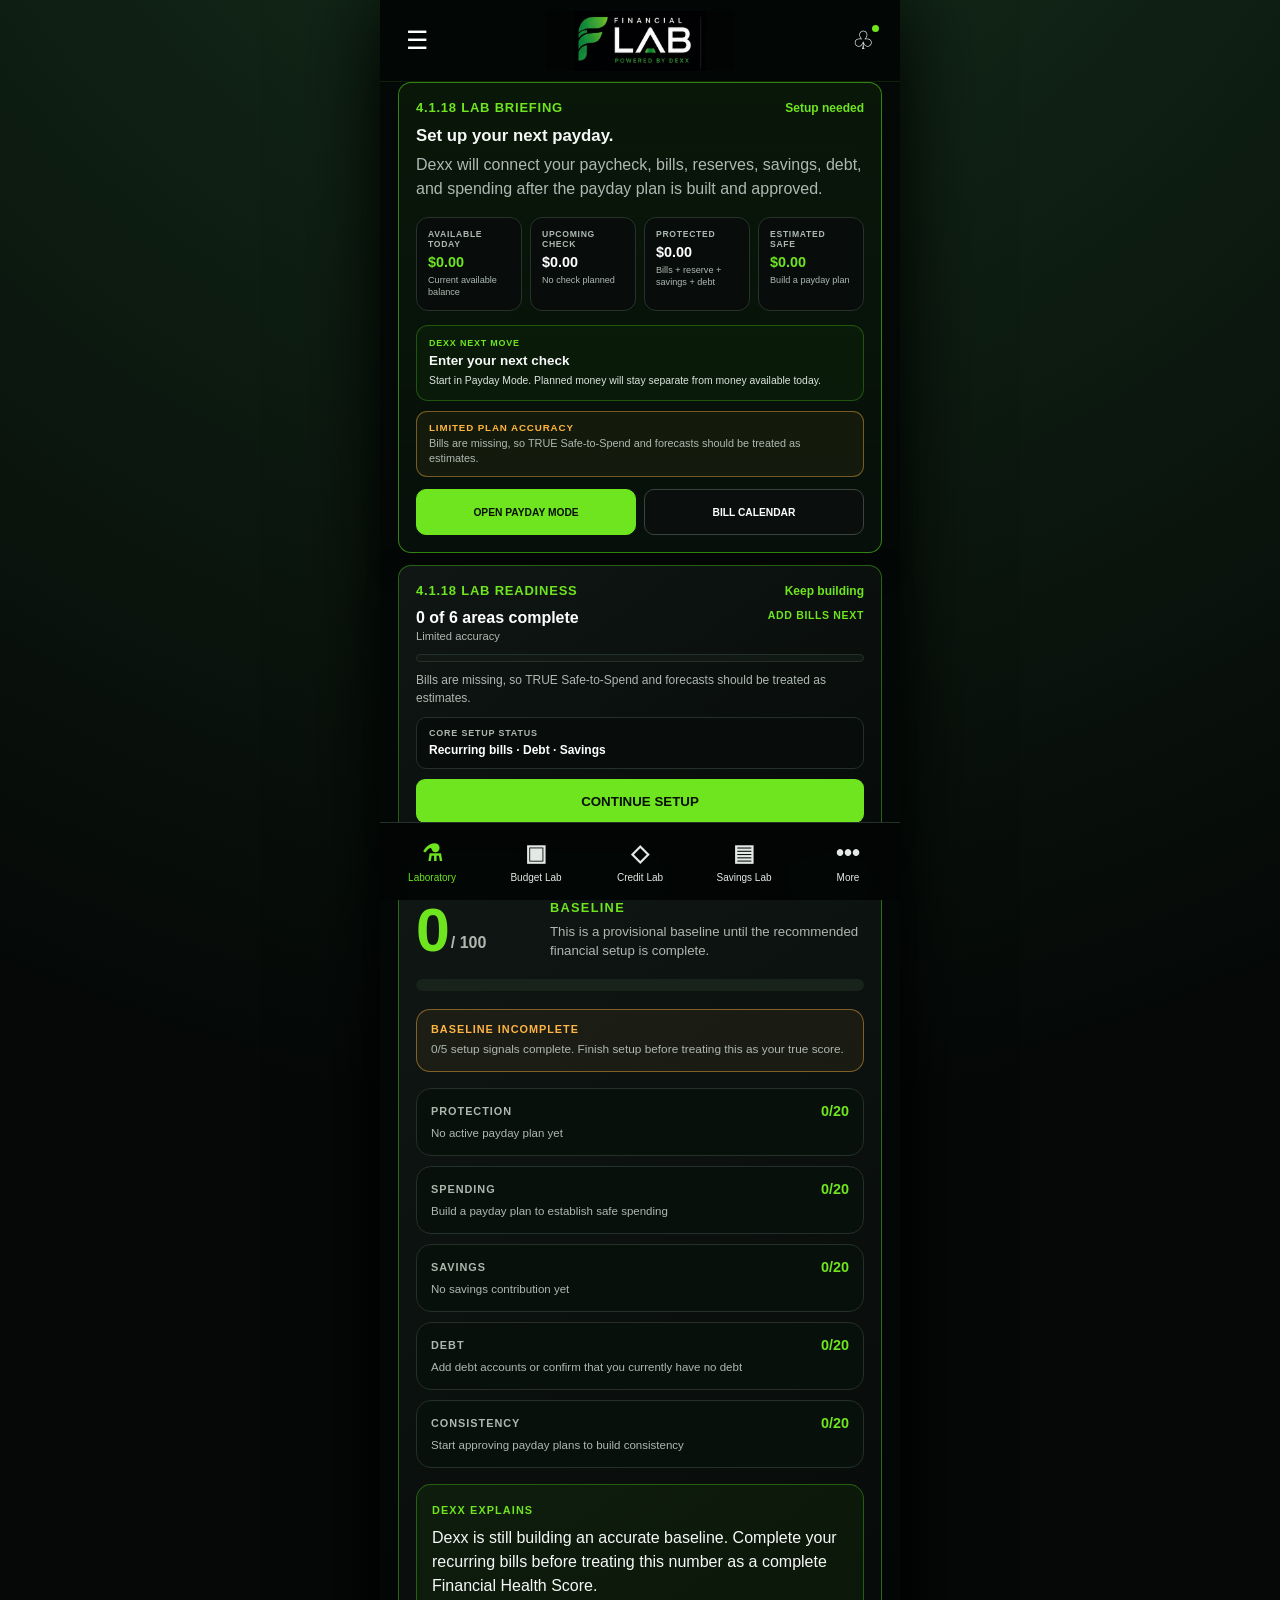
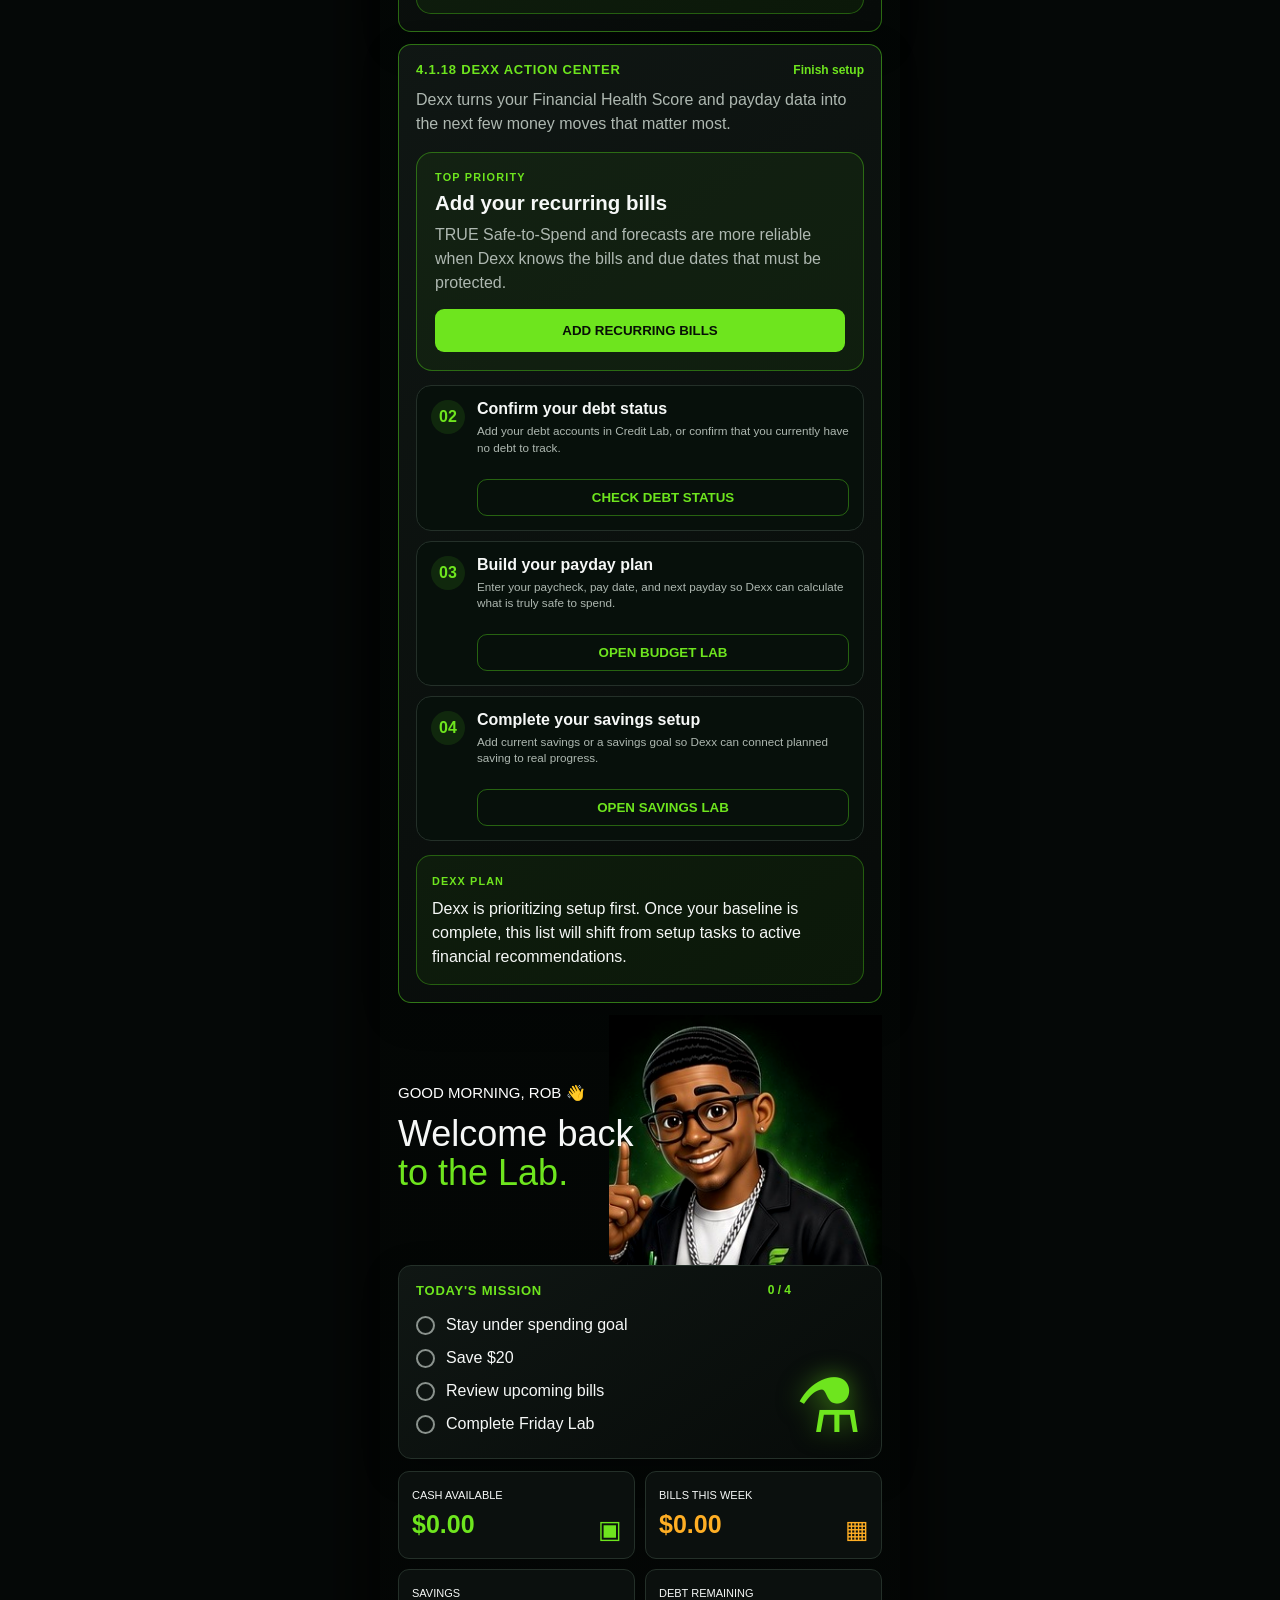
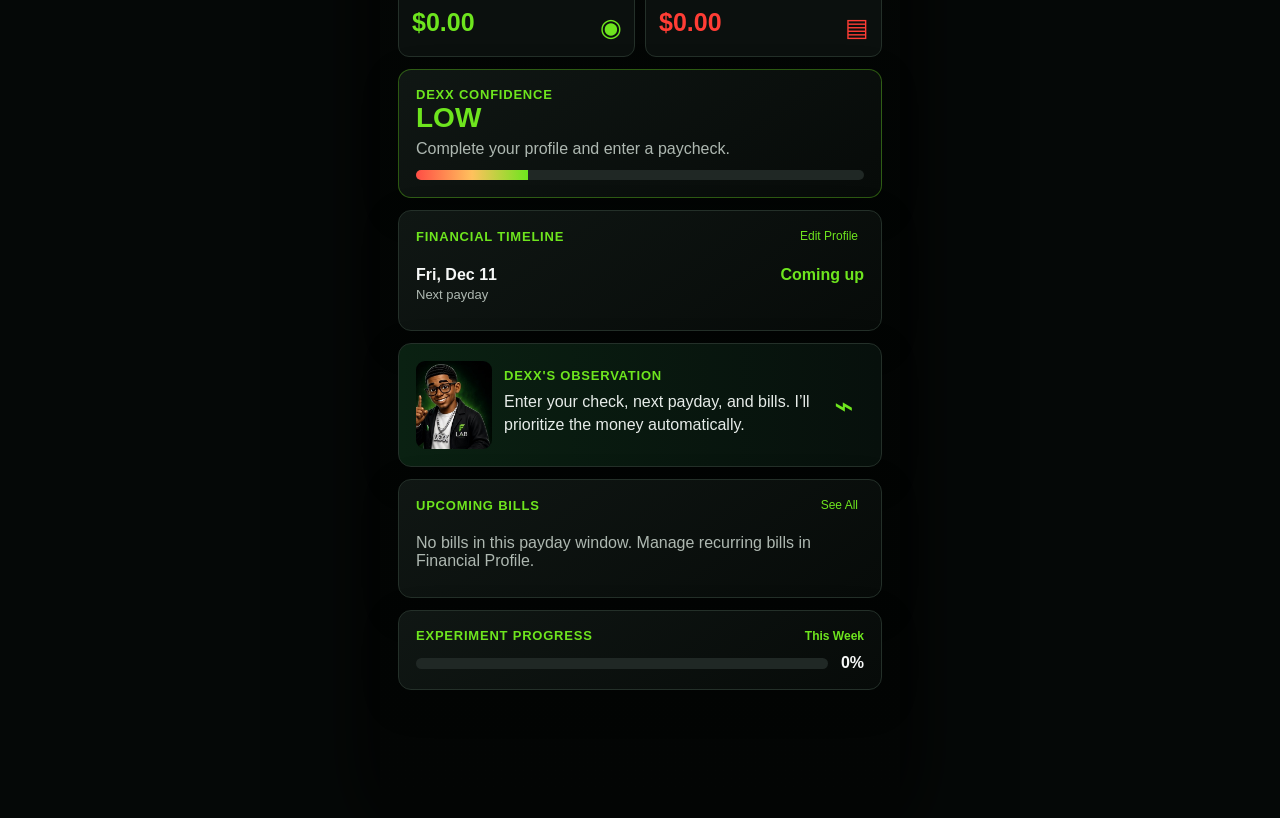
==== commit 135e7710: "Add files via upload Financial Lab v4.1.18 - Lab Readiness Intelligence" ====
--- a/index.html
+++ b/index.html
@@ -1,6 +1,6 @@
 <!DOCTYPE html>
 
-<html lang="en"><head><meta charset="utf-8"/><meta content="width=device-width,initial-scale=1,viewport-fit=cover" name="viewport"/><meta content="#050807" name="theme-color"/><meta content="Financial Lab powered by Dexx" name="description"/><link href="manifest.webmanifest" rel="manifest"/><link href="icon.svg" rel="icon"/><link href="icon-192.png" rel="apple-touch-icon"/><link href="styles.css?v=4.1.17" rel="stylesheet"/><meta name="apple-mobile-web-app-capable" content="yes"/><meta name="apple-mobile-web-app-status-bar-style" content="black-translucent"/><meta name="apple-mobile-web-app-title" content="Financial Lab"/><title>Financial Lab — Powered by Dexx</title><meta content="4.1.17" name="financial-lab-version"/><meta name="financial-lab-release" content="4.1.17-guided-lab-setup"/></head>
+<html lang="en"><head><meta charset="utf-8"/><meta content="width=device-width,initial-scale=1,viewport-fit=cover" name="viewport"/><meta content="#050807" name="theme-color"/><meta content="Financial Lab powered by Dexx" name="description"/><link href="manifest.webmanifest" rel="manifest"/><link href="icon.svg" rel="icon"/><link href="icon-192.png" rel="apple-touch-icon"/><link href="styles.css?v=4.1.18" rel="stylesheet"/><meta name="apple-mobile-web-app-capable" content="yes"/><meta name="apple-mobile-web-app-status-bar-style" content="black-translucent"/><meta name="apple-mobile-web-app-title" content="Financial Lab"/><title>Financial Lab — Powered by Dexx</title><meta content="4.1.18" name="financial-lab-version"/><meta name="financial-lab-release" content="4.1.18-lab-readiness-intelligence"/></head>
 <body class="front-door-active">
 <div class="front-door" id="frontDoor">
   <div class="front-door-glow"></div>
@@ -54,7 +54,7 @@
 
   <section class="card lab-briefing-card" id="labBriefing">
     <div class="section-head">
-      <span>4.1.17 LAB BRIEFING</span>
+      <span>4.1.18 LAB BRIEFING</span>
       <b id="labBriefingStatus">Getting ready</b>
     </div>
     <h2 id="labBriefingTitle">Your money status at a glance.</h2>
@@ -70,15 +70,25 @@
       <strong id="labNextMoveTitle">Set up your next payday</strong>
       <p id="labNextMoveText">Enter your next check so Dexx can connect the rest of the Lab.</p>
     </div>
+    <div class="lab-plan-accuracy" id="labPlanAccuracy"><strong>CHECKING PLAN ACCURACY</strong><span>Dexx is checking how complete the information behind this plan is.</span></div>
     <div class="lab-briefing-actions">
       <button class="primary" data-go="budget" type="button">OPEN PAYDAY MODE</button>
       <button data-go="calendar" type="button">BILL CALENDAR</button>
     </div>
   </section>
 
+  <section class="card lab-readiness-card" id="labReadinessCard">
+    <div class="section-head"><span>4.1.18 LAB READINESS</span><b id="labReadinessStatus">Checking setup</b></div>
+    <div class="lab-readiness-top"><div><strong id="labReadinessCount">0 of 6 areas complete</strong><span id="labReadinessAccuracy">Checking accuracy</span></div><b id="labReadinessNext">CONTINUE SETUP</b></div>
+    <div class="setup-readiness-meter compact" aria-label="Financial Lab readiness"><i id="labReadinessBar"></i></div>
+    <p id="labReadinessAccuracyText">Dexx is checking which financial details are known.</p>
+    <div class="lab-readiness-missing"><span>CORE SETUP STATUS</span><strong id="labReadinessMissing">Checking bills, debt, and savings</strong></div>
+    <button class="primary" data-go="start" id="labReadinessOpen" type="button">CONTINUE SETUP</button>
+  </section>
+
   <section class="card health-score-card">
     <div class="section-head">
-      <span>4.1.17 FINANCIAL HEALTH SCORE</span>
+      <span>4.1.18 FINANCIAL HEALTH SCORE</span>
       <b id="healthScoreChange">Building baseline</b>
     </div>
 
@@ -115,7 +125,7 @@
 
   <section class="card action-center-card">
     <div class="section-head">
-      <span>4.1.17 DEXX ACTION CENTER</span>
+      <span>4.1.18 DEXX ACTION CENTER</span>
       <b id="actionCenterStatus">Ready</b>
     </div>
     <p class="manager-copy">Dexx turns your Financial Health Score and payday data into the next few money moves that matter most.</p>
@@ -148,7 +158,7 @@
 <section class="view" id="budget">
 <div class="page-title"><p>BUDGET LAB</p><h1>Dexx Payday Mode.</h1></div>
 <section class="card payday-command-card" id="paydayCommandCenter">
-  <div class="section-head"><span>4.1.17 PAYDAY COMMAND CENTER</span><b id="commandCenterStatus">Waiting for check</b></div>
+  <div class="section-head"><span>4.1.18 PAYDAY COMMAND CENTER</span><b id="commandCenterStatus">Waiting for check</b></div>
   <p class="manager-copy">Your whole payday in one view — what came in, what gets protected, what is moving forward, and what is truly safe to spend.</p>
   <div class="command-flow" aria-label="Payday money flow">
     <div class="command-flow-item income"><span>PAYCHECK</span><strong id="commandPaycheck">$0.00</strong><small id="commandCheckDate">No check entered</small></div>
@@ -167,7 +177,7 @@
   </div>
   <div class="command-dexx-note"><span>DEXX PAYDAY READOUT</span><p id="commandDexxReadout">Enter your check and Dexx will turn the paycheck into one clear money plan.</p></div>
   <section class="weekly-runway" id="weeklyRunway" hidden>
-    <div class="runway-head"><div><span>4.1.17 WEEKLY RUNWAY</span><strong>Make TRUE Safe-to-Spend last until payday</strong></div><b id="runwayStatus">On pace</b></div>
+    <div class="runway-head"><div><span>4.1.18 WEEKLY RUNWAY</span><strong>Make TRUE Safe-to-Spend last until payday</strong></div><b id="runwayStatus">On pace</b></div>
     <div class="runway-grid">
       <article><span>DAYS LEFT</span><strong id="runwayDays">—</strong><small id="runwayDaysNote">Until next payday</small></article>
       <article><span>SAFE REMAINING</span><strong id="runwaySafe">$0.00</strong><small>After recorded spending</small></article>
@@ -191,7 +201,7 @@
     <p id="runwayReadout">Approve a payday plan to start your weekly runway.</p>
   </section>
   <section class="payday-execution" id="paydayExecutionMode" hidden>
-    <div class="execution-head"><div><span>4.1.17 PAYDAY EXECUTION MODE</span><strong>Approved plan → real-world moves</strong></div><b id="executionProgress">Execution ready</b></div>
+    <div class="execution-head"><div><span>4.1.18 PAYDAY EXECUTION MODE</span><strong>Approved plan → real-world moves</strong></div><b id="executionProgress">Execution ready</b></div>
     <p class="execution-intro">Dexx turns the approved plan into a short checklist. A future paycheck stays planned until it actually lands. Once you confirm payday, Dexx records the reserve and savings allocations and opens the real execution checklist.</p>
     <button class="execution-landing-button" id="confirmPaycheckLanded" type="button" hidden>PAYCHECK LANDS</button>
     <div class="paycheck-reconcile" id="paycheckReconcile" hidden>
@@ -558,7 +568,7 @@
   <div class="page-title"><p>START HERE</p><h1>Build your Financial Lab.</h1></div>
 
   <section class="card setup-hero-card">
-    <div class="section-head"><span>4.1.17 GUIDED LAB SETUP</span><b id="setupHeroStatus">Getting ready</b></div>
+    <div class="section-head"><span>4.1.18 GUIDED LAB SETUP</span><b id="setupHeroStatus">Getting ready</b></div>
     <h2>Tell Dexx about your money first.</h2>
     <p class="manager-copy">Financial Lab can only build a useful plan from the information you give it. Start with the essentials, then add bills, debt, savings, and spending now or finish those pieces later.</p>
     <div class="setup-readiness-meter" aria-label="Lab setup completeness"><i id="setupReadinessBar"></i></div>
@@ -623,7 +633,7 @@
 <section class="view" id="dexx"><div class="dexx-header"><button data-go="laboratory">←</button><div><h1>DEXX</h1><p>Your Financial Scientist</p></div><img alt="" aria-hidden="true" class="dexx-chat-image" onerror="this.onerror=null;this.style.display='none'" src="dexx-character-clean.jpg"/></div><div class="chat"><div class="bubble" id="dexxReply">Hey Rob! 👋 I’m Dexx. How can I help you today?</div><button data-question="score">How can I improve my score? <span>›</span></button><button data-question="spending">Analyze my spending <span>›</span></button><button data-question="challenge">Give me a money challenge <span>›</span></button><button data-question="saving">Any tips for saving more? <span>›</span></button><form id="chatForm"><input id="chatInput" placeholder="Ask Dexx anything..."/><button type="submit">➤</button></form></div></section>
 </main>
 <nav class="bottom-nav"><button class="active" data-go="laboratory"><b>⚗</b><span>Laboratory</span></button><button data-go="budget"><b>▣</b><span>Budget Lab</span></button><button data-go="credit"><b>◇</b><span>Credit Lab</span></button><button data-go="savings"><b>▤</b><span>Savings Lab</span></button><button data-go="more"><b>•••</b><span>More</span></button></nav>
-</div><script src="app.js?v=4.1.17"></script>
+</div><script src="app.js?v=4.1.18"></script>
 <script>
 (function(){
   function wireBuildButton(){
@@ -654,7 +664,7 @@
   // 4.1.6.1: keep reliable PWA updates while polishing Calendar amount display.
   if('serviceWorker' in navigator){
     window.addEventListener('load',function(){
-      navigator.serviceWorker.register('./service-worker.js?v=4.1.17',{updateViaCache:'none'}).then(function(reg){
+      navigator.serviceWorker.register('./service-worker.js?v=4.1.18',{updateViaCache:'none'}).then(function(reg){
         reg.update().catch(function(){});
         setInterval(function(){ reg.update().catch(function(){}); }, 60000);
       }).catch(function(err){console.warn('Service worker registration failed',err)});
--- a/styles.css
+++ b/styles.css
@@ -1014,7 +1014,7 @@
 /* Financial Lab 4.1.14 — Laboratory Integration Audit */
 
 
-/* Financial Lab 4.1.17 — Guided Lab Setup Foundation */
+/* Financial Lab 4.1.18 — Guided Lab Setup Foundation */
 .execution-landing-button{width:100%;margin:0 0 10px;border:1px solid rgba(97,255,29,.55);border-radius:11px;background:var(--green);color:#061006;font-weight:950;font-size:.72rem;letter-spacing:.04em;padding:12px 14px}
 .execution-landing-button:disabled{background:#111814;color:#8c9a91;border-color:#2b3831;opacity:1}
 .execution-task.scheduled{border-color:rgba(140,154,145,.28);background:#090d0b}
@@ -1034,7 +1034,7 @@
 .reconcile-grid.compact{margin-bottom:8px}.reconcile-message{margin:8px 0 11px}.reconcile-message.watch{color:#ffca75}
 @media(max-width:420px){.reconcile-grid{grid-template-columns:1fr}.reconcile-grid.compact{grid-template-columns:1fr 1fr}}
 
-/* Financial Lab 4.1.17 — Guided Lab Setup Foundation */
+/* Financial Lab 4.1.18 — Guided Lab Setup Foundation */
 .setup-hero-card{background:linear-gradient(180deg,rgba(23,65,17,.42),rgba(6,14,9,.96));border-color:rgba(97,255,29,.5)}
 .setup-hero-card h2{margin:12px 0 6px;font-size:clamp(24px,5.8vw,36px);line-height:1.08}
 .setup-readiness-meter{height:10px;border-radius:999px;background:#111914;border:1px solid var(--line);overflow:hidden;margin-top:18px}
@@ -1091,3 +1091,26 @@
   .setup-readiness-list article{grid-template-columns:30px minmax(0,1fr)}
   .setup-readiness-list b{grid-column:2;text-align:left}
 }
+
+
+/* Financial Lab 4.1.18 — Lab Readiness Intelligence */
+.lab-plan-accuracy{display:grid;gap:3px;margin:0 0 12px;padding:10px 12px;border:1px solid rgba(97,255,29,.22);border-radius:11px;background:#09110c}
+.lab-plan-accuracy strong{font-size:.61rem;letter-spacing:.09em;color:var(--green)}
+.lab-plan-accuracy span{font-size:.68rem;line-height:1.4;color:var(--muted)}
+.lab-plan-accuracy.warning{border-color:rgba(255,181,61,.42);background:rgba(255,181,61,.055)}
+.lab-plan-accuracy.warning strong{color:#ffb53d}
+.lab-readiness-card{border-color:rgba(97,255,29,.34)}
+.lab-readiness-card .section-head b{color:var(--green)}
+.lab-readiness-top{display:flex;align-items:flex-start;justify-content:space-between;gap:12px;margin-top:10px}
+.lab-readiness-top>div{min-width:0}
+.lab-readiness-top strong,.lab-readiness-top span{display:block}
+.lab-readiness-top strong{font-size:1rem;color:#fff}
+.lab-readiness-top span{margin-top:3px;color:var(--muted);font-size:.7rem}
+.lab-readiness-top>b{max-width:45%;text-align:right;color:var(--green);font-size:.66rem;letter-spacing:.06em}
+.setup-readiness-meter.compact{margin-top:12px;height:8px}
+.lab-readiness-card>p{margin:10px 0;color:var(--muted);font-size:.75rem;line-height:1.45}
+.lab-readiness-missing{display:grid;gap:4px;padding:10px 12px;margin-bottom:10px;border:1px solid var(--line);border-radius:10px;background:#080d0b}
+.lab-readiness-missing span{font-size:.56rem;font-weight:900;letter-spacing:.09em;color:var(--muted)}
+.lab-readiness-missing strong{font-size:.75rem;color:#fff;line-height:1.35}
+.lab-readiness-card>button{width:100%;min-height:44px}
+@media(max-width:380px){.lab-readiness-top{flex-direction:column}.lab-readiness-top>b{max-width:none;text-align:left}}
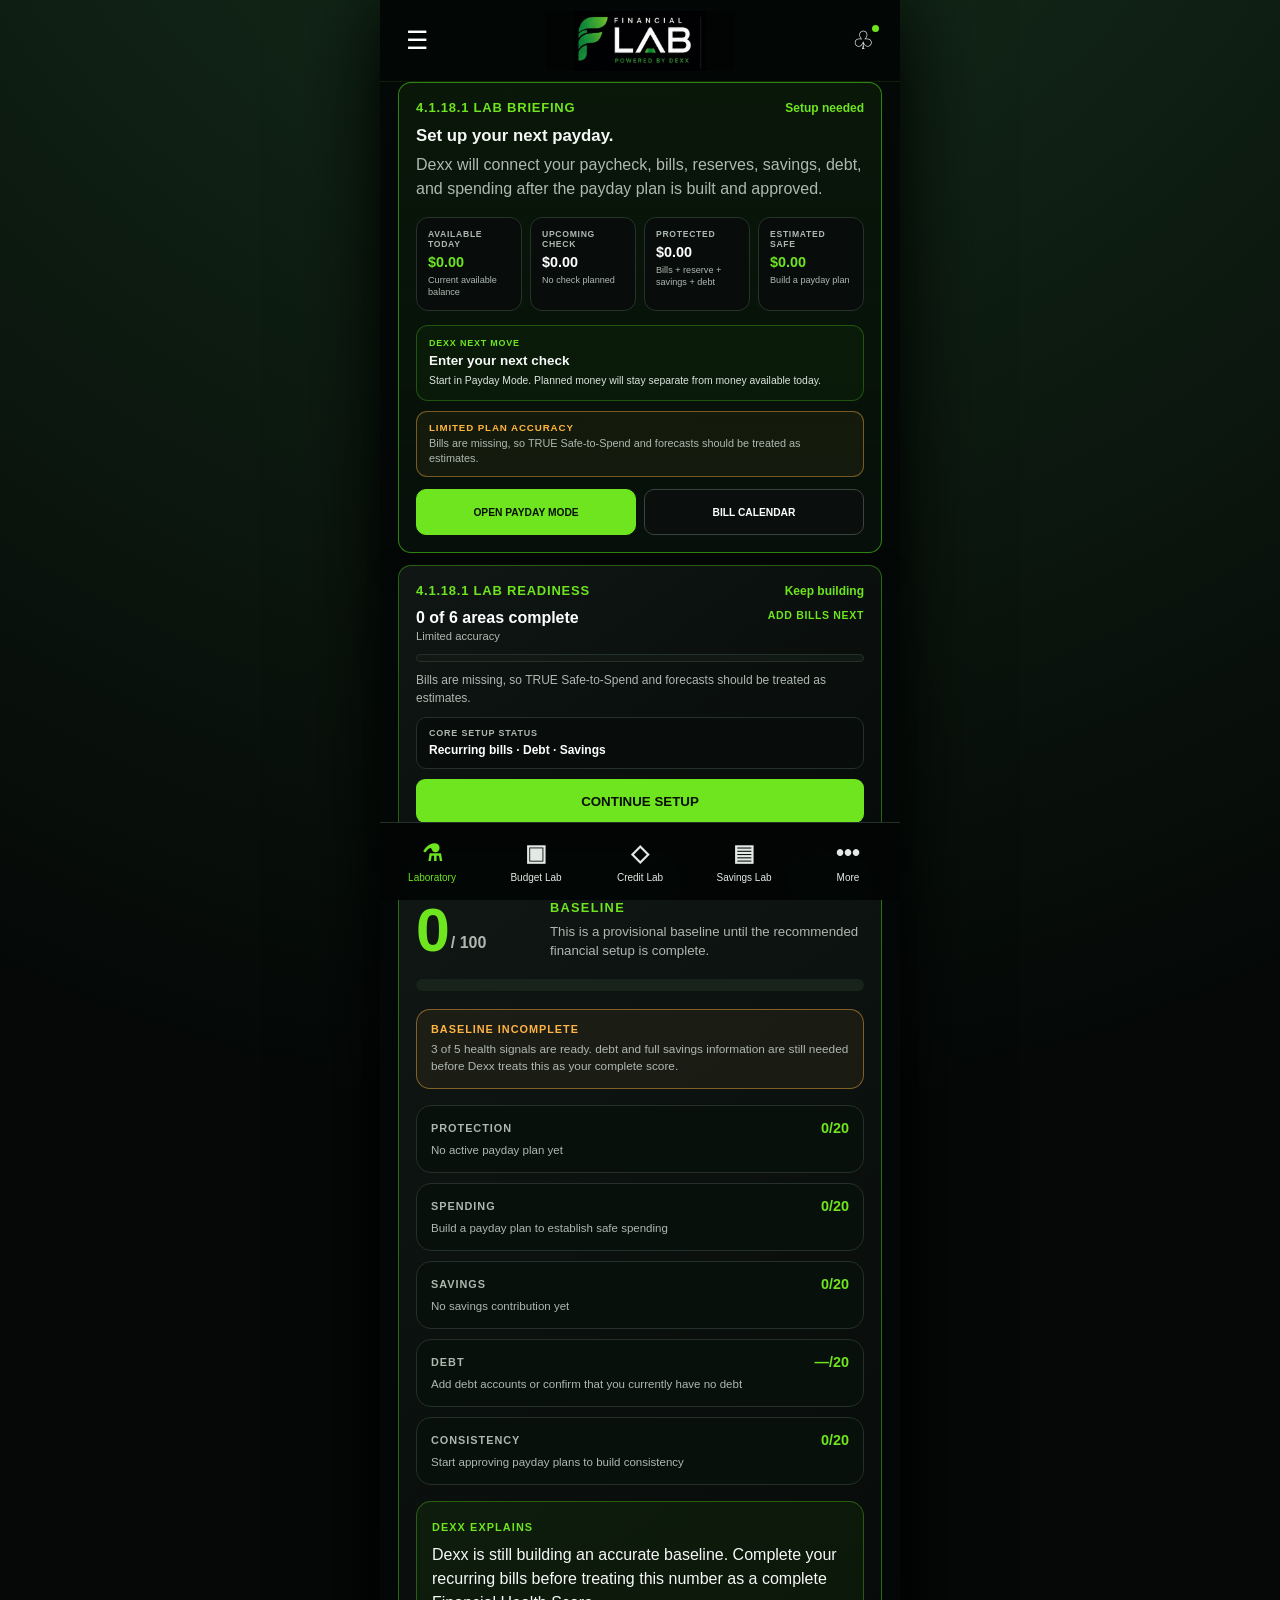
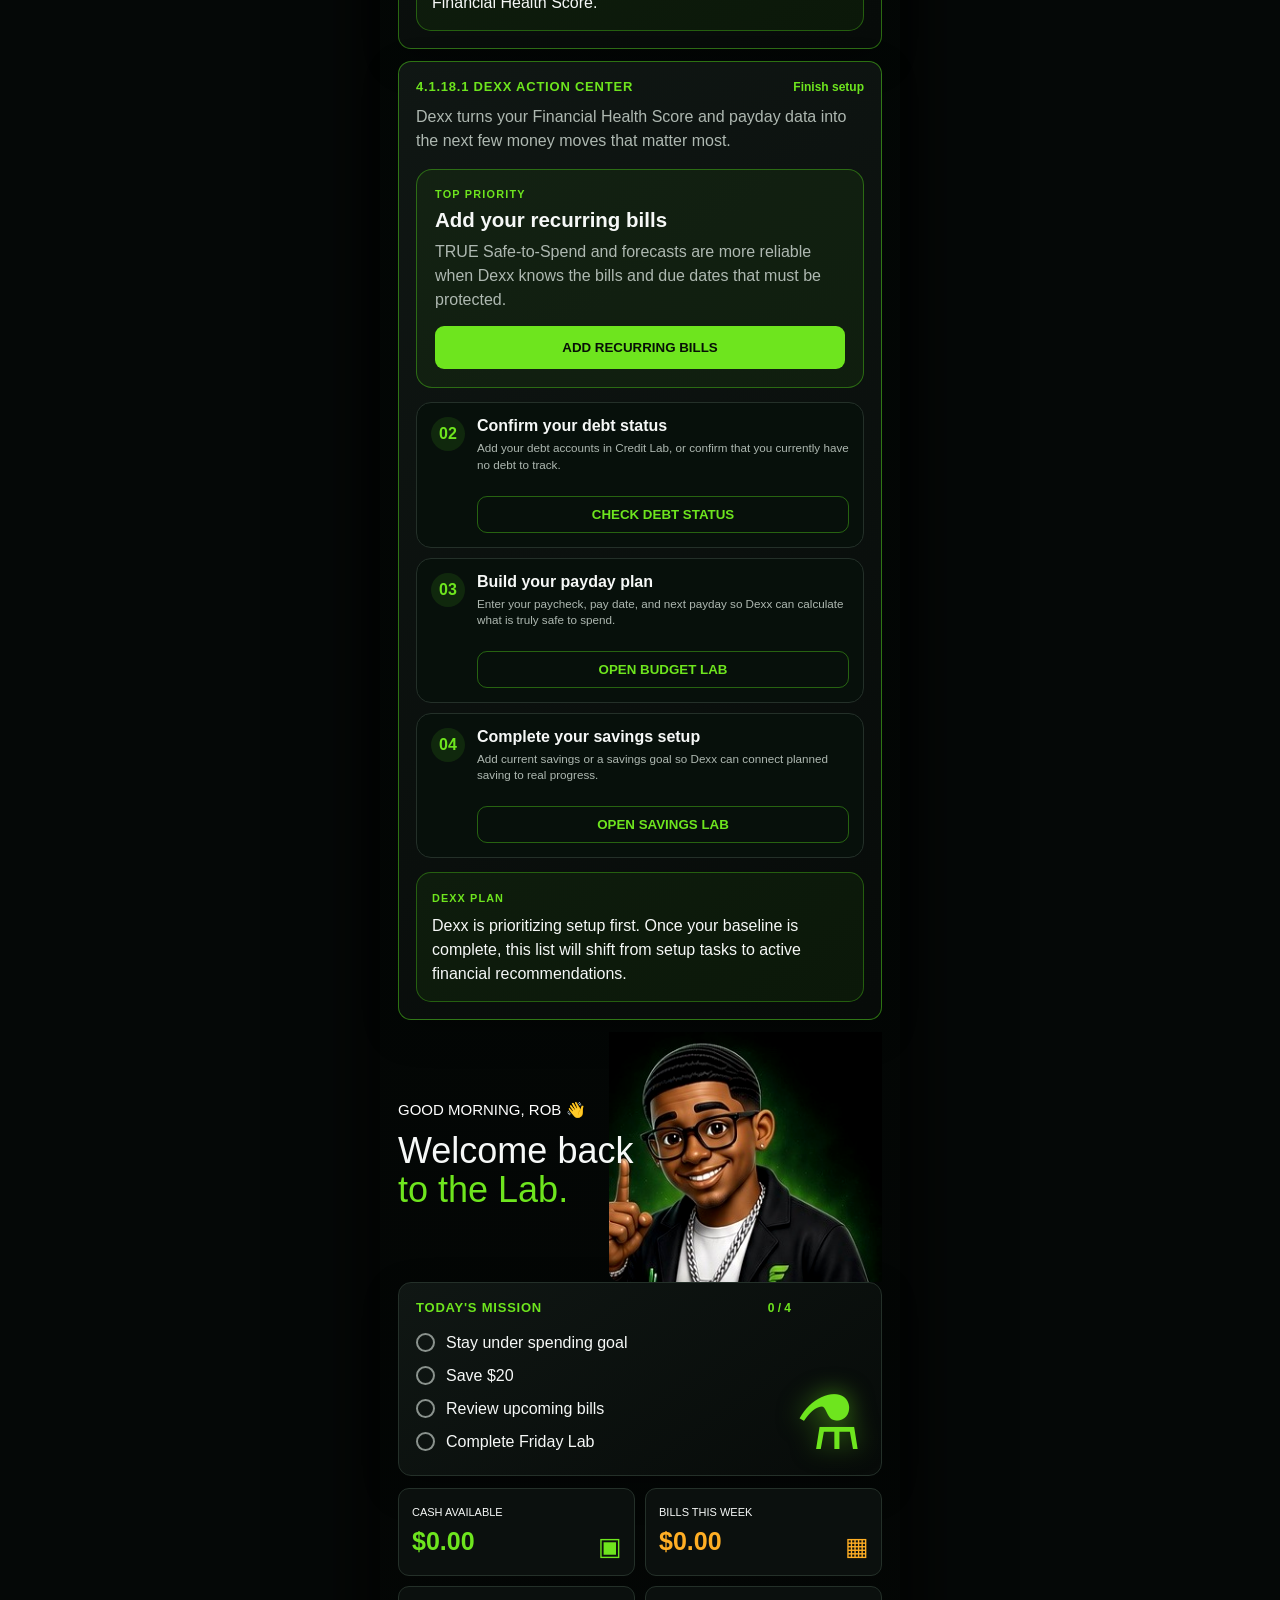
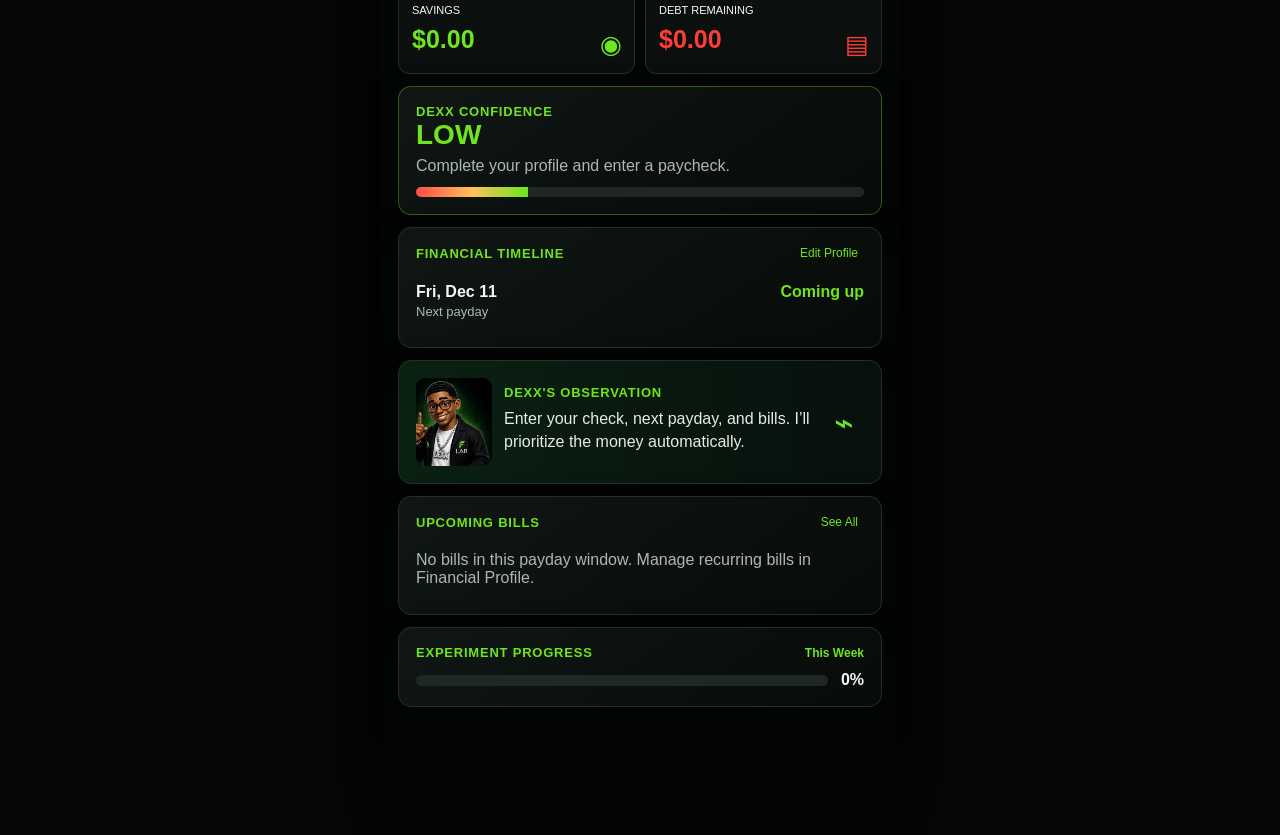
==== commit f6a44b31: "Add files via upload Financial Lab v4.1.18.1 - Health Score Clarity" ====
--- a/index.html
+++ b/index.html
@@ -1,6 +1,6 @@
 <!DOCTYPE html>
 
-<html lang="en"><head><meta charset="utf-8"/><meta content="width=device-width,initial-scale=1,viewport-fit=cover" name="viewport"/><meta content="#050807" name="theme-color"/><meta content="Financial Lab powered by Dexx" name="description"/><link href="manifest.webmanifest" rel="manifest"/><link href="icon.svg" rel="icon"/><link href="icon-192.png" rel="apple-touch-icon"/><link href="styles.css?v=4.1.18" rel="stylesheet"/><meta name="apple-mobile-web-app-capable" content="yes"/><meta name="apple-mobile-web-app-status-bar-style" content="black-translucent"/><meta name="apple-mobile-web-app-title" content="Financial Lab"/><title>Financial Lab — Powered by Dexx</title><meta content="4.1.18" name="financial-lab-version"/><meta name="financial-lab-release" content="4.1.18-lab-readiness-intelligence"/></head>
+<html lang="en"><head><meta charset="utf-8"/><meta content="width=device-width,initial-scale=1,viewport-fit=cover" name="viewport"/><meta content="#050807" name="theme-color"/><meta content="Financial Lab powered by Dexx" name="description"/><link href="manifest.webmanifest" rel="manifest"/><link href="icon.svg" rel="icon"/><link href="icon-192.png" rel="apple-touch-icon"/><link href="styles.css?v=4.1.18.1" rel="stylesheet"/><meta name="apple-mobile-web-app-capable" content="yes"/><meta name="apple-mobile-web-app-status-bar-style" content="black-translucent"/><meta name="apple-mobile-web-app-title" content="Financial Lab"/><title>Financial Lab — Powered by Dexx</title><meta content="4.1.18.1" name="financial-lab-version"/><meta name="financial-lab-release" content="4.1.18.1-health-score-clarity"/></head>
 <body class="front-door-active">
 <div class="front-door" id="frontDoor">
   <div class="front-door-glow"></div>
@@ -54,7 +54,7 @@
 
   <section class="card lab-briefing-card" id="labBriefing">
     <div class="section-head">
-      <span>4.1.18 LAB BRIEFING</span>
+      <span>4.1.18.1 LAB BRIEFING</span>
       <b id="labBriefingStatus">Getting ready</b>
     </div>
     <h2 id="labBriefingTitle">Your money status at a glance.</h2>
@@ -78,7 +78,7 @@
   </section>
 
   <section class="card lab-readiness-card" id="labReadinessCard">
-    <div class="section-head"><span>4.1.18 LAB READINESS</span><b id="labReadinessStatus">Checking setup</b></div>
+    <div class="section-head"><span>4.1.18.1 LAB READINESS</span><b id="labReadinessStatus">Checking setup</b></div>
     <div class="lab-readiness-top"><div><strong id="labReadinessCount">0 of 6 areas complete</strong><span id="labReadinessAccuracy">Checking accuracy</span></div><b id="labReadinessNext">CONTINUE SETUP</b></div>
     <div class="setup-readiness-meter compact" aria-label="Financial Lab readiness"><i id="labReadinessBar"></i></div>
     <p id="labReadinessAccuracyText">Dexx is checking which financial details are known.</p>
@@ -88,7 +88,7 @@
 
   <section class="card health-score-card">
     <div class="section-head">
-      <span>4.1.18 FINANCIAL HEALTH SCORE</span>
+      <span>4.1.18.1 FINANCIAL HEALTH SCORE</span>
       <b id="healthScoreChange">Building baseline</b>
     </div>
 
@@ -113,7 +113,7 @@
       <article><div><span>PROTECTION</span><b id="healthProtection">0/20</b></div><small id="healthProtectionWhy">Bills and reserves</small></article>
       <article><div><span>SPENDING</span><b id="healthSpending">0/20</b></div><small id="healthSpendingWhy">TRUE Safe-to-Spend control</small></article>
       <article><div><span>SAVINGS</span><b id="healthSavings">0/20</b></div><small id="healthSavingsWhy">Savings progress</small></article>
-      <article><div><span>DEBT</span><b id="healthDebt">0/20</b></div><small id="healthDebtWhy">Debt management</small></article>
+      <article><div><span>DEBT</span><b id="healthDebt">—/20</b></div><small id="healthDebtWhy">Debt management</small></article>
       <article><div><span>CONSISTENCY</span><b id="healthConsistency">0/20</b></div><small id="healthConsistencyWhy">Using the Lab consistently</small></article>
     </div>
 
@@ -125,7 +125,7 @@
 
   <section class="card action-center-card">
     <div class="section-head">
-      <span>4.1.18 DEXX ACTION CENTER</span>
+      <span>4.1.18.1 DEXX ACTION CENTER</span>
       <b id="actionCenterStatus">Ready</b>
     </div>
     <p class="manager-copy">Dexx turns your Financial Health Score and payday data into the next few money moves that matter most.</p>
@@ -158,7 +158,7 @@
 <section class="view" id="budget">
 <div class="page-title"><p>BUDGET LAB</p><h1>Dexx Payday Mode.</h1></div>
 <section class="card payday-command-card" id="paydayCommandCenter">
-  <div class="section-head"><span>4.1.18 PAYDAY COMMAND CENTER</span><b id="commandCenterStatus">Waiting for check</b></div>
+  <div class="section-head"><span>4.1.18.1 PAYDAY COMMAND CENTER</span><b id="commandCenterStatus">Waiting for check</b></div>
   <p class="manager-copy">Your whole payday in one view — what came in, what gets protected, what is moving forward, and what is truly safe to spend.</p>
   <div class="command-flow" aria-label="Payday money flow">
     <div class="command-flow-item income"><span>PAYCHECK</span><strong id="commandPaycheck">$0.00</strong><small id="commandCheckDate">No check entered</small></div>
@@ -177,7 +177,7 @@
   </div>
   <div class="command-dexx-note"><span>DEXX PAYDAY READOUT</span><p id="commandDexxReadout">Enter your check and Dexx will turn the paycheck into one clear money plan.</p></div>
   <section class="weekly-runway" id="weeklyRunway" hidden>
-    <div class="runway-head"><div><span>4.1.18 WEEKLY RUNWAY</span><strong>Make TRUE Safe-to-Spend last until payday</strong></div><b id="runwayStatus">On pace</b></div>
+    <div class="runway-head"><div><span>4.1.18.1 WEEKLY RUNWAY</span><strong>Make TRUE Safe-to-Spend last until payday</strong></div><b id="runwayStatus">On pace</b></div>
     <div class="runway-grid">
       <article><span>DAYS LEFT</span><strong id="runwayDays">—</strong><small id="runwayDaysNote">Until next payday</small></article>
       <article><span>SAFE REMAINING</span><strong id="runwaySafe">$0.00</strong><small>After recorded spending</small></article>
@@ -201,7 +201,7 @@
     <p id="runwayReadout">Approve a payday plan to start your weekly runway.</p>
   </section>
   <section class="payday-execution" id="paydayExecutionMode" hidden>
-    <div class="execution-head"><div><span>4.1.18 PAYDAY EXECUTION MODE</span><strong>Approved plan → real-world moves</strong></div><b id="executionProgress">Execution ready</b></div>
+    <div class="execution-head"><div><span>4.1.18.1 PAYDAY EXECUTION MODE</span><strong>Approved plan → real-world moves</strong></div><b id="executionProgress">Execution ready</b></div>
     <p class="execution-intro">Dexx turns the approved plan into a short checklist. A future paycheck stays planned until it actually lands. Once you confirm payday, Dexx records the reserve and savings allocations and opens the real execution checklist.</p>
     <button class="execution-landing-button" id="confirmPaycheckLanded" type="button" hidden>PAYCHECK LANDS</button>
     <div class="paycheck-reconcile" id="paycheckReconcile" hidden>
@@ -568,7 +568,7 @@
   <div class="page-title"><p>START HERE</p><h1>Build your Financial Lab.</h1></div>
 
   <section class="card setup-hero-card">
-    <div class="section-head"><span>4.1.18 GUIDED LAB SETUP</span><b id="setupHeroStatus">Getting ready</b></div>
+    <div class="section-head"><span>4.1.18.1 GUIDED LAB SETUP</span><b id="setupHeroStatus">Getting ready</b></div>
     <h2>Tell Dexx about your money first.</h2>
     <p class="manager-copy">Financial Lab can only build a useful plan from the information you give it. Start with the essentials, then add bills, debt, savings, and spending now or finish those pieces later.</p>
     <div class="setup-readiness-meter" aria-label="Lab setup completeness"><i id="setupReadinessBar"></i></div>
@@ -633,7 +633,7 @@
 <section class="view" id="dexx"><div class="dexx-header"><button data-go="laboratory">←</button><div><h1>DEXX</h1><p>Your Financial Scientist</p></div><img alt="" aria-hidden="true" class="dexx-chat-image" onerror="this.onerror=null;this.style.display='none'" src="dexx-character-clean.jpg"/></div><div class="chat"><div class="bubble" id="dexxReply">Hey Rob! 👋 I’m Dexx. How can I help you today?</div><button data-question="score">How can I improve my score? <span>›</span></button><button data-question="spending">Analyze my spending <span>›</span></button><button data-question="challenge">Give me a money challenge <span>›</span></button><button data-question="saving">Any tips for saving more? <span>›</span></button><form id="chatForm"><input id="chatInput" placeholder="Ask Dexx anything..."/><button type="submit">➤</button></form></div></section>
 </main>
 <nav class="bottom-nav"><button class="active" data-go="laboratory"><b>⚗</b><span>Laboratory</span></button><button data-go="budget"><b>▣</b><span>Budget Lab</span></button><button data-go="credit"><b>◇</b><span>Credit Lab</span></button><button data-go="savings"><b>▤</b><span>Savings Lab</span></button><button data-go="more"><b>•••</b><span>More</span></button></nav>
-</div><script src="app.js?v=4.1.18"></script>
+</div><script src="app.js?v=4.1.18.1"></script>
 <script>
 (function(){
   function wireBuildButton(){
@@ -664,7 +664,7 @@
   // 4.1.6.1: keep reliable PWA updates while polishing Calendar amount display.
   if('serviceWorker' in navigator){
     window.addEventListener('load',function(){
-      navigator.serviceWorker.register('./service-worker.js?v=4.1.18',{updateViaCache:'none'}).then(function(reg){
+      navigator.serviceWorker.register('./service-worker.js?v=4.1.18.1',{updateViaCache:'none'}).then(function(reg){
         reg.update().catch(function(){});
         setInterval(function(){ reg.update().catch(function(){}); }, 60000);
       }).catch(function(err){console.warn('Service worker registration failed',err)});
--- a/styles.css
+++ b/styles.css
@@ -1114,3 +1114,5 @@
 .lab-readiness-missing strong{font-size:.75rem;color:#fff;line-height:1.35}
 .lab-readiness-card>button{width:100%;min-height:44px}
 @media(max-width:380px){.lab-readiness-top{flex-direction:column}.lab-readiness-top>b{max-width:none;text-align:left}}
+
+/* Financial Lab 4.1.18.1 — Health Score Clarity: display/wording-only polish; no schema changes. */
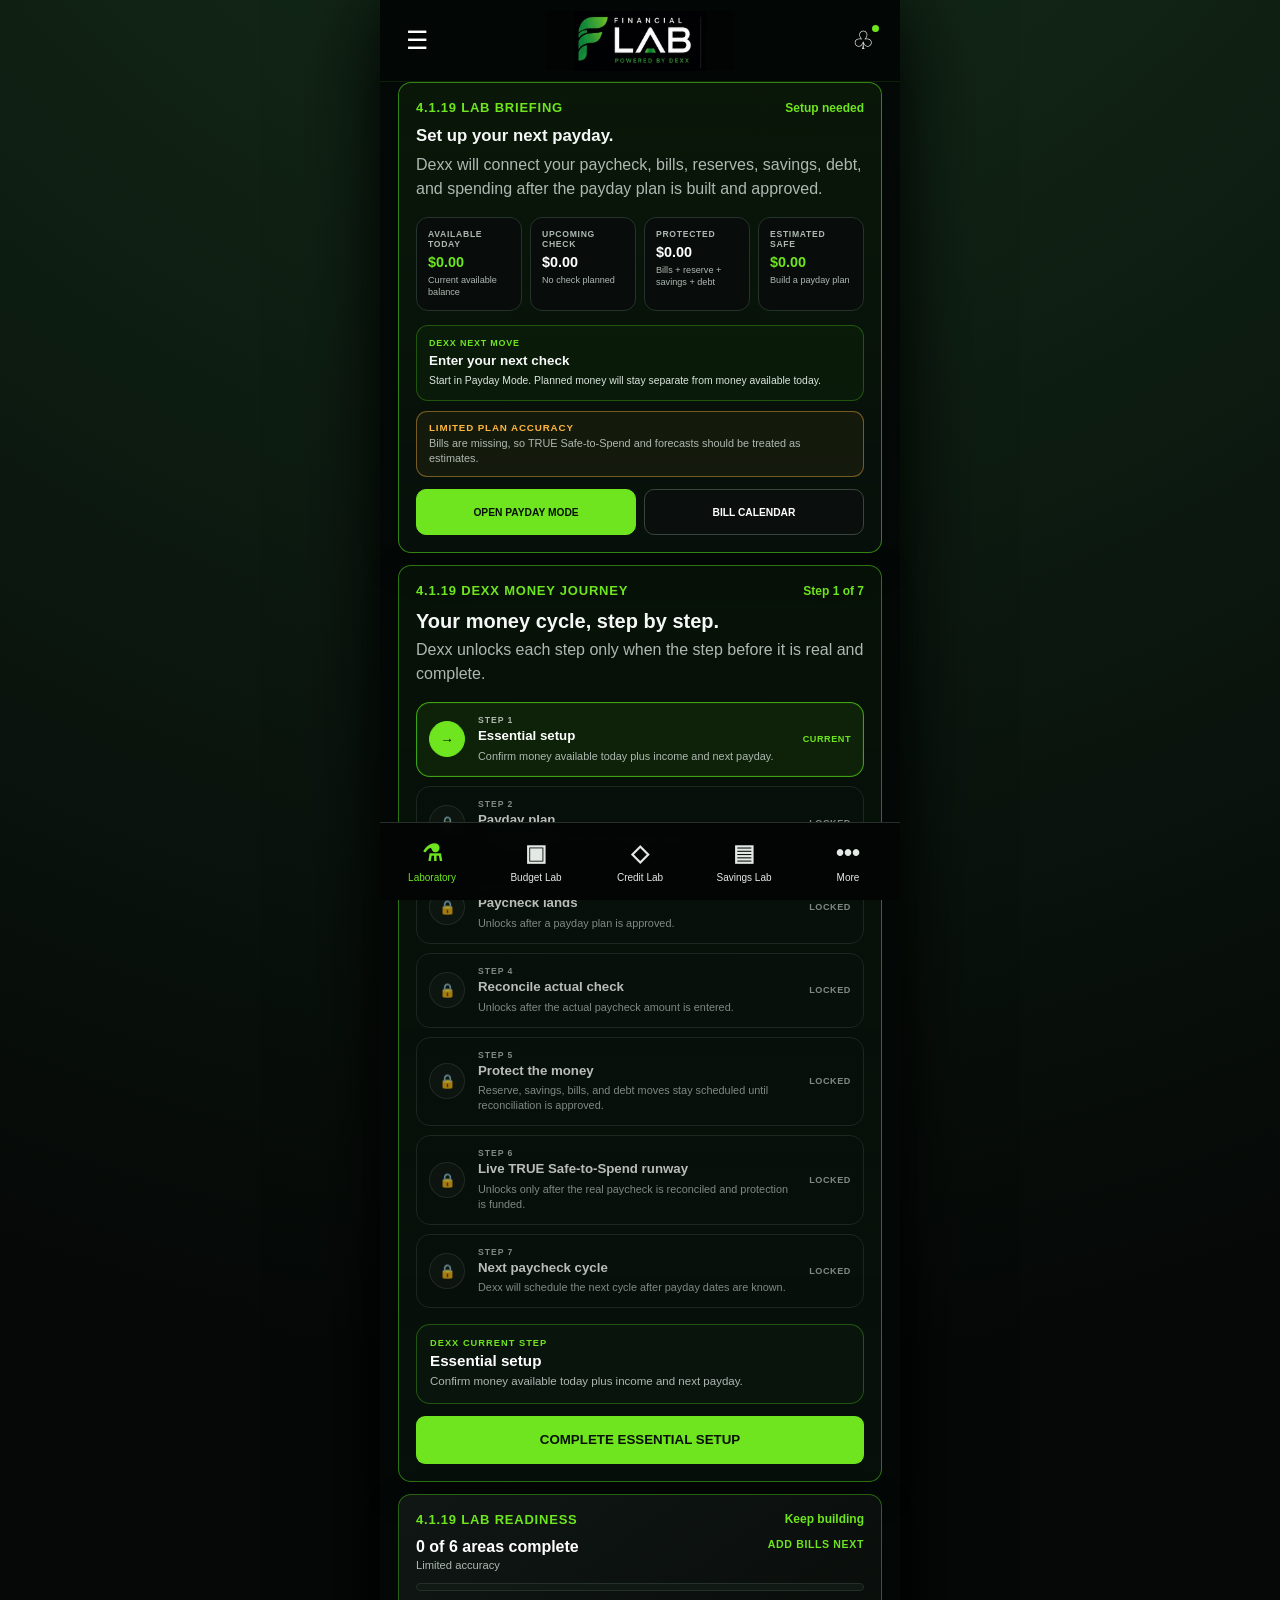
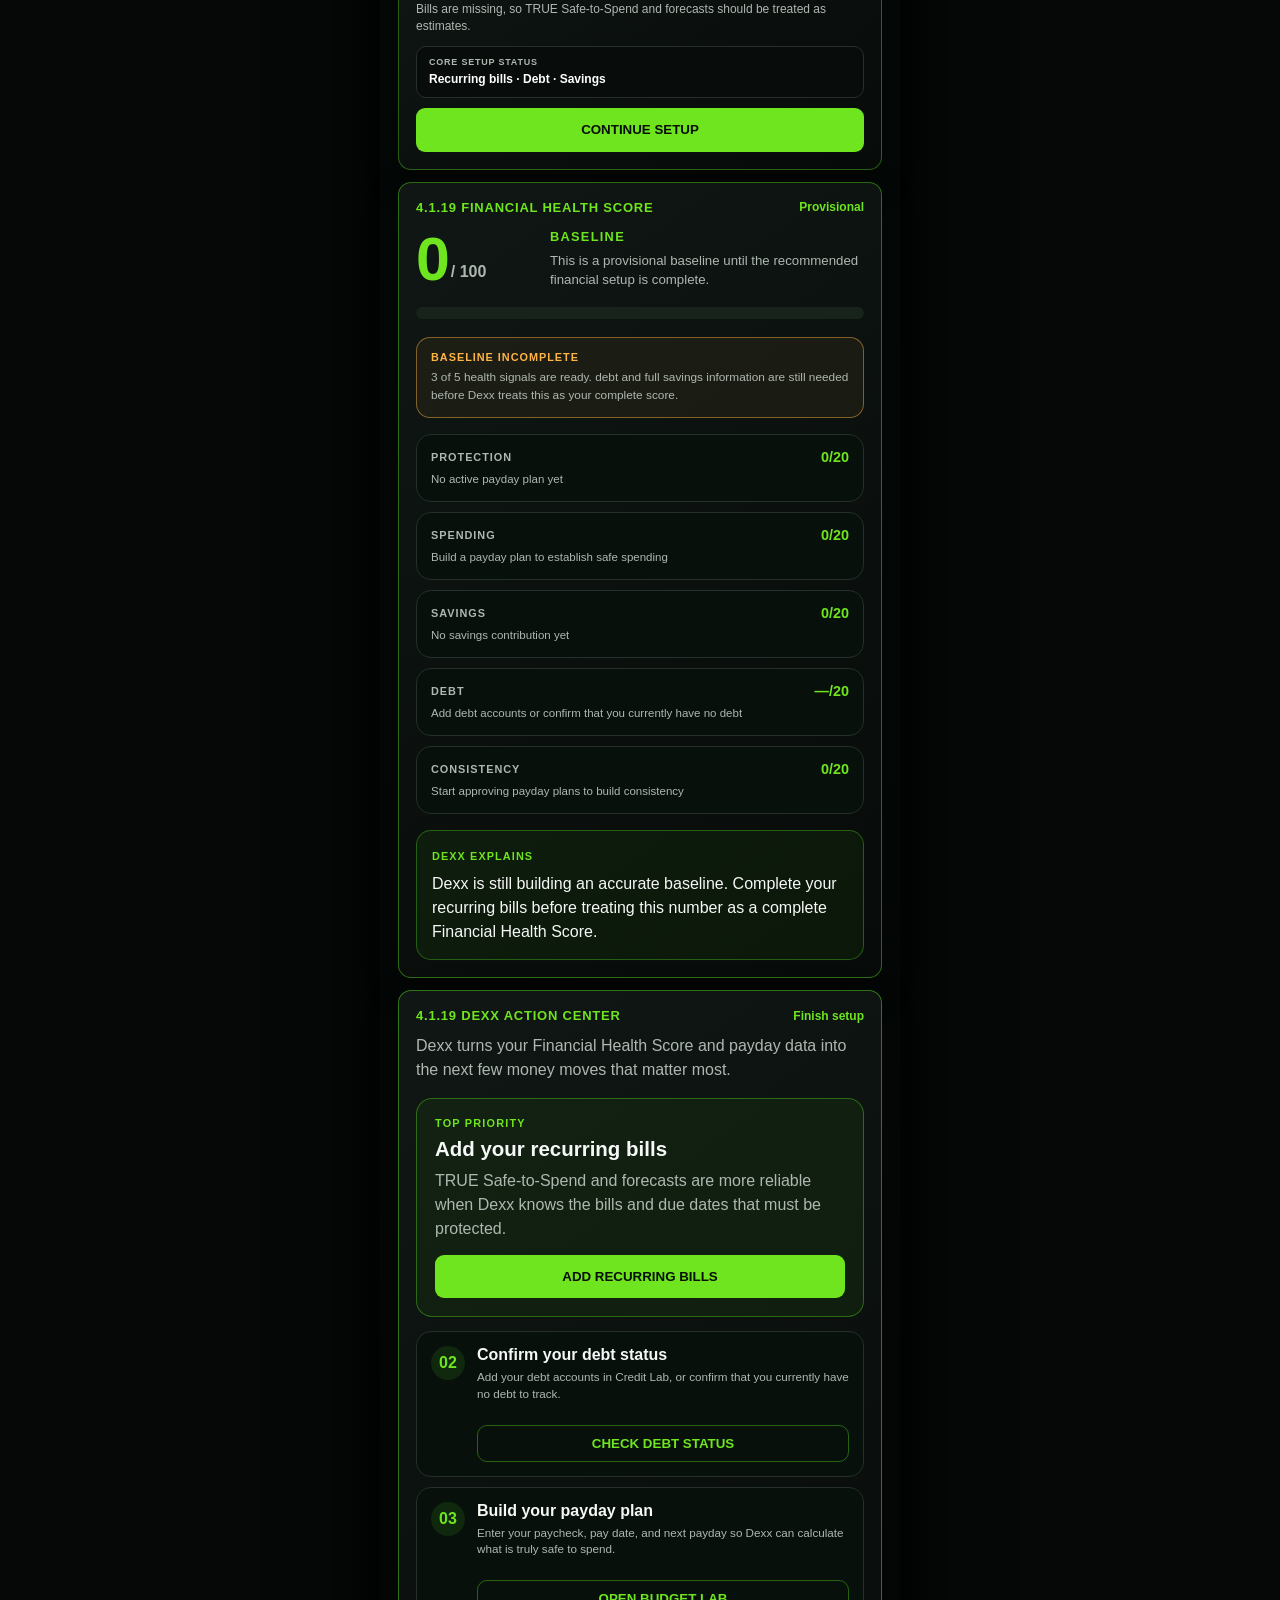
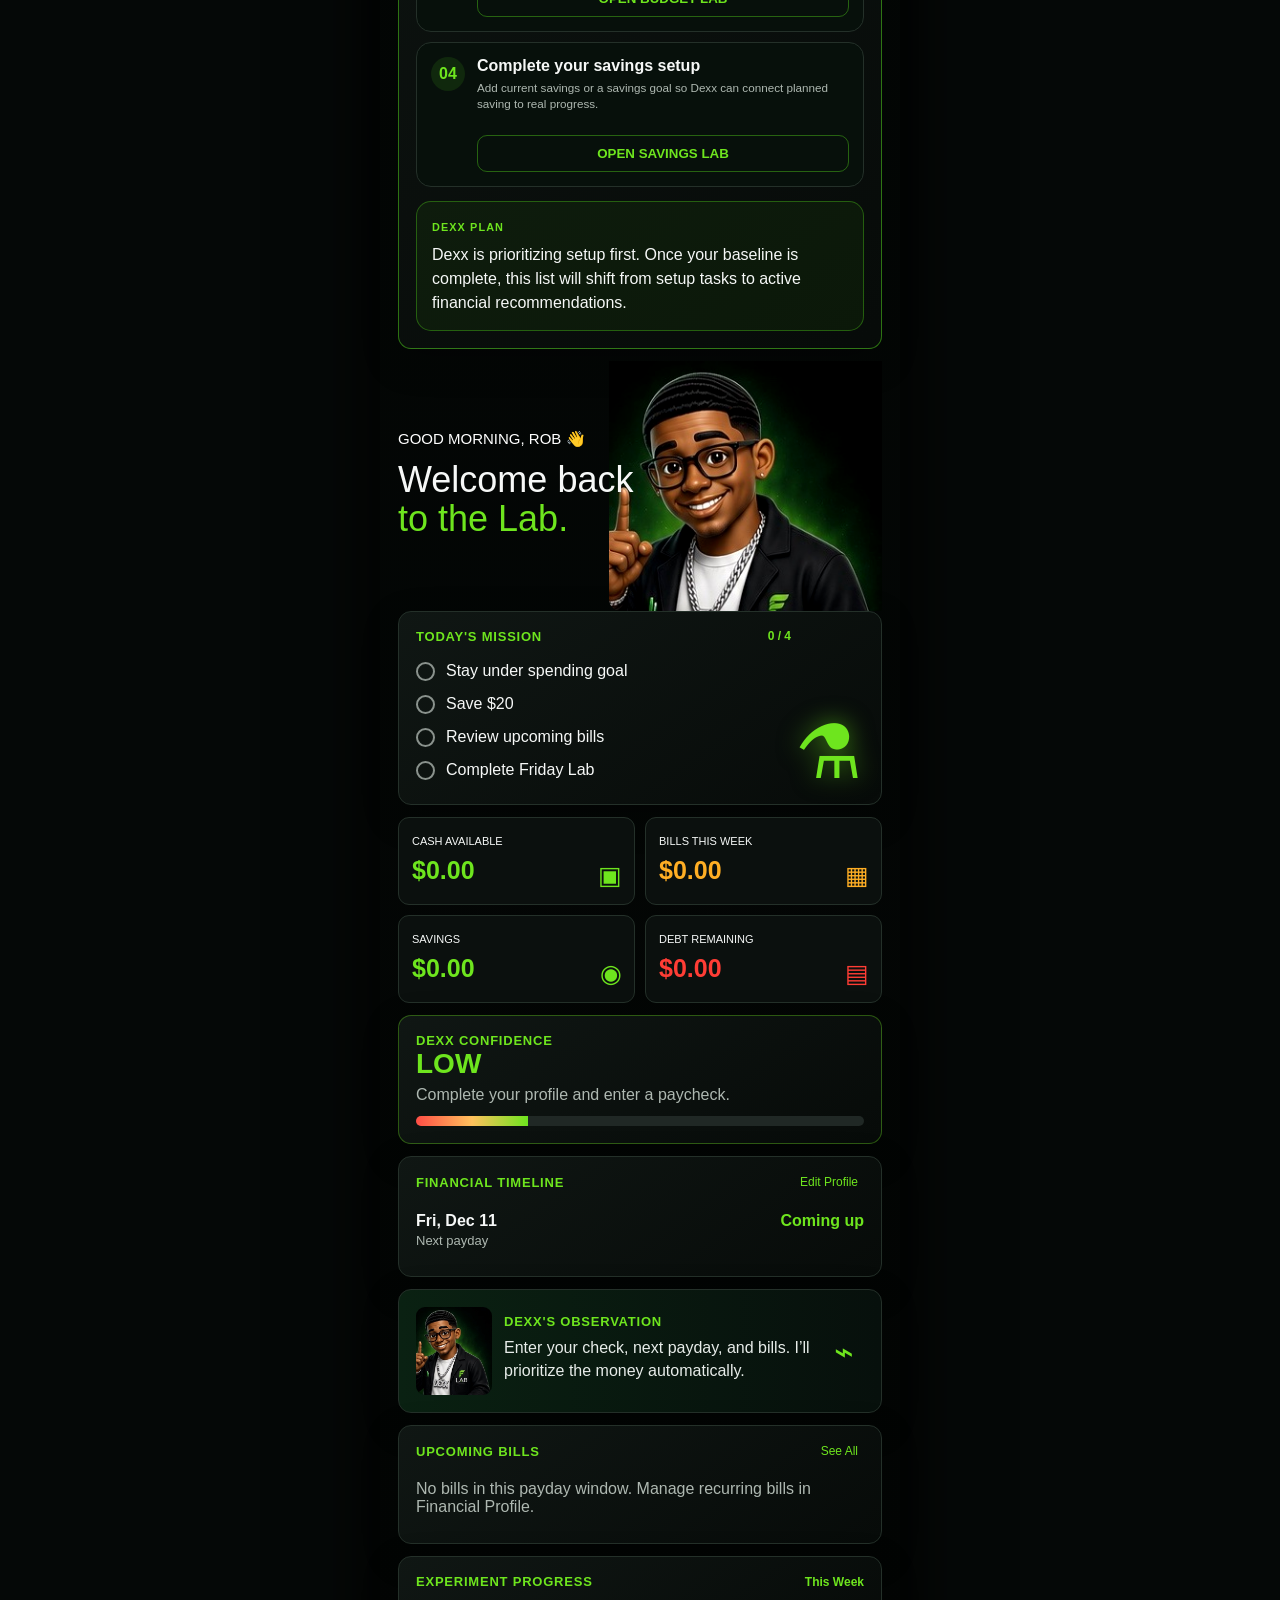
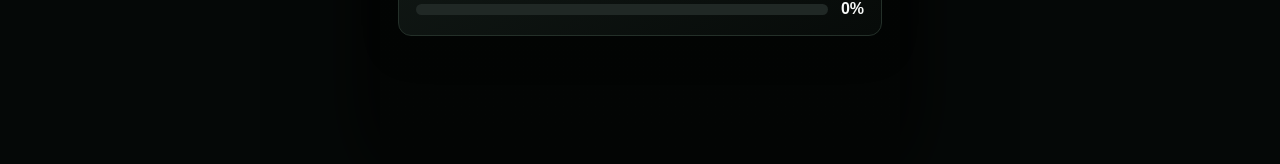
==== commit dea84583: "Add files via upload Financial Lab v4.1.19 - Dexx Money Journey" ====
--- a/index.html
+++ b/index.html
@@ -1,6 +1,6 @@
 <!DOCTYPE html>
 
-<html lang="en"><head><meta charset="utf-8"/><meta content="width=device-width,initial-scale=1,viewport-fit=cover" name="viewport"/><meta content="#050807" name="theme-color"/><meta content="Financial Lab powered by Dexx" name="description"/><link href="manifest.webmanifest" rel="manifest"/><link href="icon.svg" rel="icon"/><link href="icon-192.png" rel="apple-touch-icon"/><link href="styles.css?v=4.1.18.1" rel="stylesheet"/><meta name="apple-mobile-web-app-capable" content="yes"/><meta name="apple-mobile-web-app-status-bar-style" content="black-translucent"/><meta name="apple-mobile-web-app-title" content="Financial Lab"/><title>Financial Lab — Powered by Dexx</title><meta content="4.1.18.1" name="financial-lab-version"/><meta name="financial-lab-release" content="4.1.18.1-health-score-clarity"/></head>
+<html lang="en"><head><meta charset="utf-8"/><meta content="width=device-width,initial-scale=1,viewport-fit=cover" name="viewport"/><meta content="#050807" name="theme-color"/><meta content="Financial Lab powered by Dexx" name="description"/><link href="manifest.webmanifest" rel="manifest"/><link href="icon.svg" rel="icon"/><link href="icon-192.png" rel="apple-touch-icon"/><link href="styles.css?v=4.1.19" rel="stylesheet"/><meta name="apple-mobile-web-app-capable" content="yes"/><meta name="apple-mobile-web-app-status-bar-style" content="black-translucent"/><meta name="apple-mobile-web-app-title" content="Financial Lab"/><title>Financial Lab — Powered by Dexx</title><meta content="4.1.19" name="financial-lab-version"/><meta name="financial-lab-release" content="4.1.19-dexx-money-journey"/></head>
 <body class="front-door-active">
 <div class="front-door" id="frontDoor">
   <div class="front-door-glow"></div>
@@ -54,7 +54,7 @@
 
   <section class="card lab-briefing-card" id="labBriefing">
     <div class="section-head">
-      <span>4.1.18.1 LAB BRIEFING</span>
+      <span>4.1.19 LAB BRIEFING</span>
       <b id="labBriefingStatus">Getting ready</b>
     </div>
     <h2 id="labBriefingTitle">Your money status at a glance.</h2>
@@ -77,8 +77,21 @@
     </div>
   </section>
 
+  <section class="card money-journey-card" id="moneyJourneyCard">
+    <div class="section-head"><span>4.1.19 DEXX MONEY JOURNEY</span><b id="moneyJourneyStatus">Checking next step</b></div>
+    <h2 id="moneyJourneyTitle">Your money cycle, step by step.</h2>
+    <p class="manager-copy" id="moneyJourneyCopy">Dexx unlocks each step only when the step before it is real and complete.</p>
+    <div class="money-journey-list" id="moneyJourneyList"></div>
+    <div class="money-journey-next" id="moneyJourneyNext">
+      <span>DEXX CURRENT STEP</span>
+      <strong id="moneyJourneyNextTitle">Checking your Lab</strong>
+      <p id="moneyJourneyNextText">Dexx is finding the next step in your money cycle.</p>
+    </div>
+    <button class="primary" id="moneyJourneyAction" type="button">CHECKING NEXT STEP</button>
+  </section>
+
   <section class="card lab-readiness-card" id="labReadinessCard">
-    <div class="section-head"><span>4.1.18.1 LAB READINESS</span><b id="labReadinessStatus">Checking setup</b></div>
+    <div class="section-head"><span>4.1.19 LAB READINESS</span><b id="labReadinessStatus">Checking setup</b></div>
     <div class="lab-readiness-top"><div><strong id="labReadinessCount">0 of 6 areas complete</strong><span id="labReadinessAccuracy">Checking accuracy</span></div><b id="labReadinessNext">CONTINUE SETUP</b></div>
     <div class="setup-readiness-meter compact" aria-label="Financial Lab readiness"><i id="labReadinessBar"></i></div>
     <p id="labReadinessAccuracyText">Dexx is checking which financial details are known.</p>
@@ -88,7 +101,7 @@
 
   <section class="card health-score-card">
     <div class="section-head">
-      <span>4.1.18.1 FINANCIAL HEALTH SCORE</span>
+      <span>4.1.19 FINANCIAL HEALTH SCORE</span>
       <b id="healthScoreChange">Building baseline</b>
     </div>
 
@@ -125,7 +138,7 @@
 
   <section class="card action-center-card">
     <div class="section-head">
-      <span>4.1.18.1 DEXX ACTION CENTER</span>
+      <span>4.1.19 DEXX ACTION CENTER</span>
       <b id="actionCenterStatus">Ready</b>
     </div>
     <p class="manager-copy">Dexx turns your Financial Health Score and payday data into the next few money moves that matter most.</p>
@@ -158,7 +171,7 @@
 <section class="view" id="budget">
 <div class="page-title"><p>BUDGET LAB</p><h1>Dexx Payday Mode.</h1></div>
 <section class="card payday-command-card" id="paydayCommandCenter">
-  <div class="section-head"><span>4.1.18.1 PAYDAY COMMAND CENTER</span><b id="commandCenterStatus">Waiting for check</b></div>
+  <div class="section-head"><span>4.1.19 PAYDAY COMMAND CENTER</span><b id="commandCenterStatus">Waiting for check</b></div>
   <p class="manager-copy">Your whole payday in one view — what came in, what gets protected, what is moving forward, and what is truly safe to spend.</p>
   <div class="command-flow" aria-label="Payday money flow">
     <div class="command-flow-item income"><span>PAYCHECK</span><strong id="commandPaycheck">$0.00</strong><small id="commandCheckDate">No check entered</small></div>
@@ -177,7 +190,7 @@
   </div>
   <div class="command-dexx-note"><span>DEXX PAYDAY READOUT</span><p id="commandDexxReadout">Enter your check and Dexx will turn the paycheck into one clear money plan.</p></div>
   <section class="weekly-runway" id="weeklyRunway" hidden>
-    <div class="runway-head"><div><span>4.1.18.1 WEEKLY RUNWAY</span><strong>Make TRUE Safe-to-Spend last until payday</strong></div><b id="runwayStatus">On pace</b></div>
+    <div class="runway-head"><div><span>4.1.19 WEEKLY RUNWAY</span><strong>Make TRUE Safe-to-Spend last until payday</strong></div><b id="runwayStatus">On pace</b></div>
     <div class="runway-grid">
       <article><span>DAYS LEFT</span><strong id="runwayDays">—</strong><small id="runwayDaysNote">Until next payday</small></article>
       <article><span>SAFE REMAINING</span><strong id="runwaySafe">$0.00</strong><small>After recorded spending</small></article>
@@ -201,7 +214,7 @@
     <p id="runwayReadout">Approve a payday plan to start your weekly runway.</p>
   </section>
   <section class="payday-execution" id="paydayExecutionMode" hidden>
-    <div class="execution-head"><div><span>4.1.18.1 PAYDAY EXECUTION MODE</span><strong>Approved plan → real-world moves</strong></div><b id="executionProgress">Execution ready</b></div>
+    <div class="execution-head"><div><span>4.1.19 PAYDAY EXECUTION MODE</span><strong>Approved plan → real-world moves</strong></div><b id="executionProgress">Execution ready</b></div>
     <p class="execution-intro">Dexx turns the approved plan into a short checklist. A future paycheck stays planned until it actually lands. Once you confirm payday, Dexx records the reserve and savings allocations and opens the real execution checklist.</p>
     <button class="execution-landing-button" id="confirmPaycheckLanded" type="button" hidden>PAYCHECK LANDS</button>
     <div class="paycheck-reconcile" id="paycheckReconcile" hidden>
@@ -568,7 +581,7 @@
   <div class="page-title"><p>START HERE</p><h1>Build your Financial Lab.</h1></div>
 
   <section class="card setup-hero-card">
-    <div class="section-head"><span>4.1.18.1 GUIDED LAB SETUP</span><b id="setupHeroStatus">Getting ready</b></div>
+    <div class="section-head"><span>4.1.19 GUIDED LAB SETUP</span><b id="setupHeroStatus">Getting ready</b></div>
     <h2>Tell Dexx about your money first.</h2>
     <p class="manager-copy">Financial Lab can only build a useful plan from the information you give it. Start with the essentials, then add bills, debt, savings, and spending now or finish those pieces later.</p>
     <div class="setup-readiness-meter" aria-label="Lab setup completeness"><i id="setupReadinessBar"></i></div>
@@ -633,7 +646,7 @@
 <section class="view" id="dexx"><div class="dexx-header"><button data-go="laboratory">←</button><div><h1>DEXX</h1><p>Your Financial Scientist</p></div><img alt="" aria-hidden="true" class="dexx-chat-image" onerror="this.onerror=null;this.style.display='none'" src="dexx-character-clean.jpg"/></div><div class="chat"><div class="bubble" id="dexxReply">Hey Rob! 👋 I’m Dexx. How can I help you today?</div><button data-question="score">How can I improve my score? <span>›</span></button><button data-question="spending">Analyze my spending <span>›</span></button><button data-question="challenge">Give me a money challenge <span>›</span></button><button data-question="saving">Any tips for saving more? <span>›</span></button><form id="chatForm"><input id="chatInput" placeholder="Ask Dexx anything..."/><button type="submit">➤</button></form></div></section>
 </main>
 <nav class="bottom-nav"><button class="active" data-go="laboratory"><b>⚗</b><span>Laboratory</span></button><button data-go="budget"><b>▣</b><span>Budget Lab</span></button><button data-go="credit"><b>◇</b><span>Credit Lab</span></button><button data-go="savings"><b>▤</b><span>Savings Lab</span></button><button data-go="more"><b>•••</b><span>More</span></button></nav>
-</div><script src="app.js?v=4.1.18.1"></script>
+</div><script src="app.js?v=4.1.19"></script>
 <script>
 (function(){
   function wireBuildButton(){
@@ -664,7 +677,7 @@
   // 4.1.6.1: keep reliable PWA updates while polishing Calendar amount display.
   if('serviceWorker' in navigator){
     window.addEventListener('load',function(){
-      navigator.serviceWorker.register('./service-worker.js?v=4.1.18.1',{updateViaCache:'none'}).then(function(reg){
+      navigator.serviceWorker.register('./service-worker.js?v=4.1.19',{updateViaCache:'none'}).then(function(reg){
         reg.update().catch(function(){});
         setInterval(function(){ reg.update().catch(function(){}); }, 60000);
       }).catch(function(err){console.warn('Service worker registration failed',err)});
--- a/styles.css
+++ b/styles.css
@@ -1115,4 +1115,38 @@
 .lab-readiness-card>button{width:100%;min-height:44px}
 @media(max-width:380px){.lab-readiness-top{flex-direction:column}.lab-readiness-top>b{max-width:none;text-align:left}}
 
-/* Financial Lab 4.1.18.1 — Health Score Clarity: display/wording-only polish; no schema changes. */
+/* Financial Lab 4.1.19 — Health Score Clarity: display/wording-only polish; no schema changes. */
+
+
+/* Financial Lab 4.1.19 — Dexx Money Journey / Progressive Unlock */
+.money-journey-card{border-color:rgba(97,255,29,.42);background:linear-gradient(180deg,rgba(97,255,29,.035),rgba(7,16,11,.96))}
+.money-journey-card .section-head b{color:var(--green)}
+.money-journey-card>h2{margin:12px 0 5px;font-size:1.25rem}
+.money-journey-card>.manager-copy{margin-top:0}
+.money-journey-list{display:grid;gap:9px;margin:16px 0}
+.money-journey-step{display:grid;grid-template-columns:38px minmax(0,1fr) auto;gap:11px;align-items:center;padding:12px;border:1px solid var(--line);border-radius:14px;background:#07100b}
+.money-journey-marker{display:grid;place-items:center;width:36px;height:36px;border-radius:50%;border:1px solid rgba(255,255,255,.12);background:#101713;color:var(--muted);font-size:.85rem;font-weight:900}
+.money-journey-step>div:nth-child(2){min-width:0}
+.money-journey-step span,.money-journey-step strong,.money-journey-step small{display:block}
+.money-journey-step span{font-size:.54rem;font-weight:900;letter-spacing:.11em;color:var(--muted);margin-bottom:3px}
+.money-journey-step strong{font-size:.83rem;color:#fff;line-height:1.25}
+.money-journey-step small{margin-top:4px;color:var(--muted);font-size:.68rem;line-height:1.38}
+.money-journey-step>b{max-width:92px;text-align:right;font-size:.57rem;letter-spacing:.06em;color:var(--muted);overflow-wrap:anywhere}
+.money-journey-step.done{border-color:rgba(97,255,29,.26)}
+.money-journey-step.done .money-journey-marker{background:rgba(97,255,29,.15);border-color:rgba(97,255,29,.34);color:var(--green)}
+.money-journey-step.done>b{color:var(--green)}
+.money-journey-step.current{border-color:rgba(97,255,29,.58);background:rgba(97,255,29,.075);box-shadow:0 0 0 1px rgba(97,255,29,.06) inset}
+.money-journey-step.current .money-journey-marker{background:var(--green);border-color:var(--green);color:#031006}
+.money-journey-step.current>b{color:var(--green)}
+.money-journey-step.locked{opacity:.72}
+.money-journey-next{display:grid;gap:4px;margin:4px 0 12px;padding:13px;border:1px solid rgba(97,255,29,.28);border-radius:14px;background:#09140d}
+.money-journey-next span{font-size:.58rem;font-weight:900;letter-spacing:.11em;color:var(--green)}
+.money-journey-next strong{font-size:.95rem;color:#fff}
+.money-journey-next p{margin:0;color:var(--muted);font-size:.72rem;line-height:1.45}
+.money-journey-card>button{width:100%;min-height:48px}
+.money-journey-card>button:disabled{background:#121814;color:#89918c;border:1px solid #303833;opacity:1;cursor:not-allowed}
+@media(max-width:420px){
+  .money-journey-step{grid-template-columns:34px minmax(0,1fr);align-items:start}
+  .money-journey-marker{width:32px;height:32px}
+  .money-journey-step>b{grid-column:2;max-width:none;text-align:left;margin-top:2px}
+}
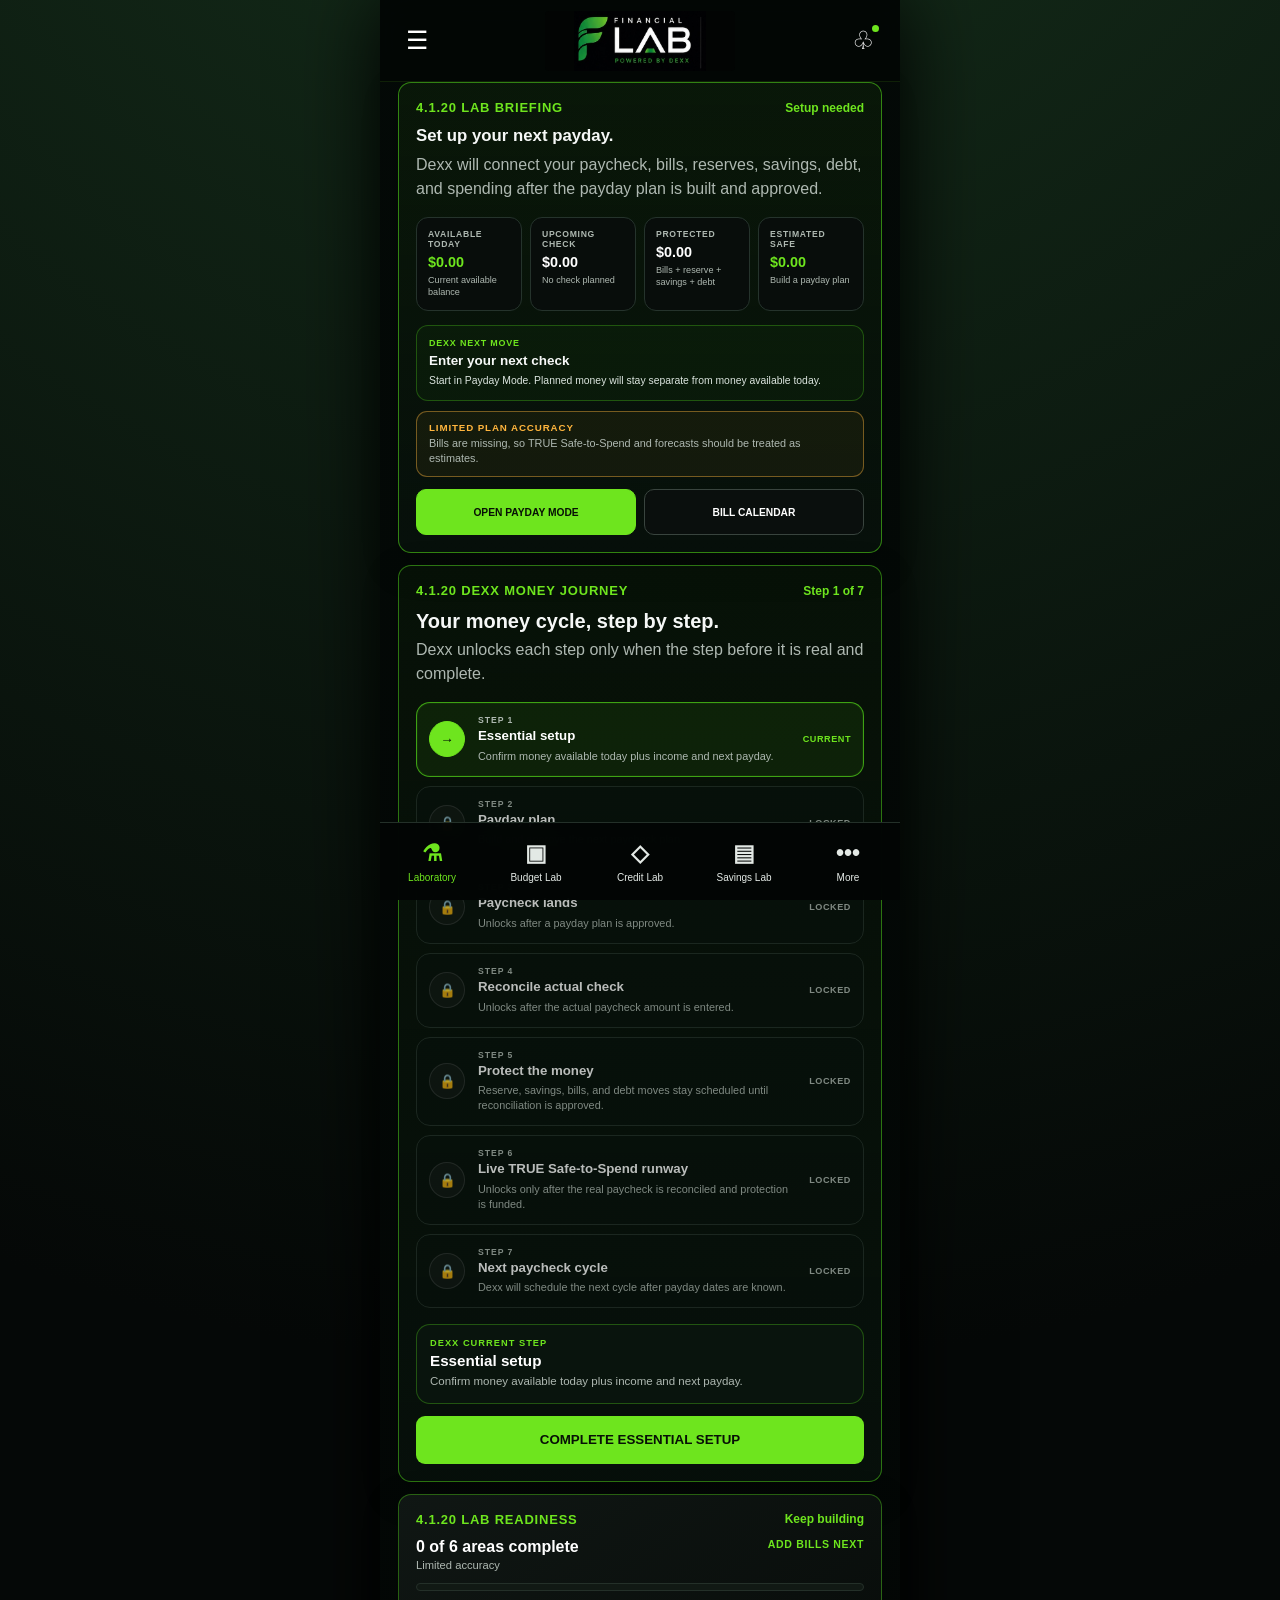
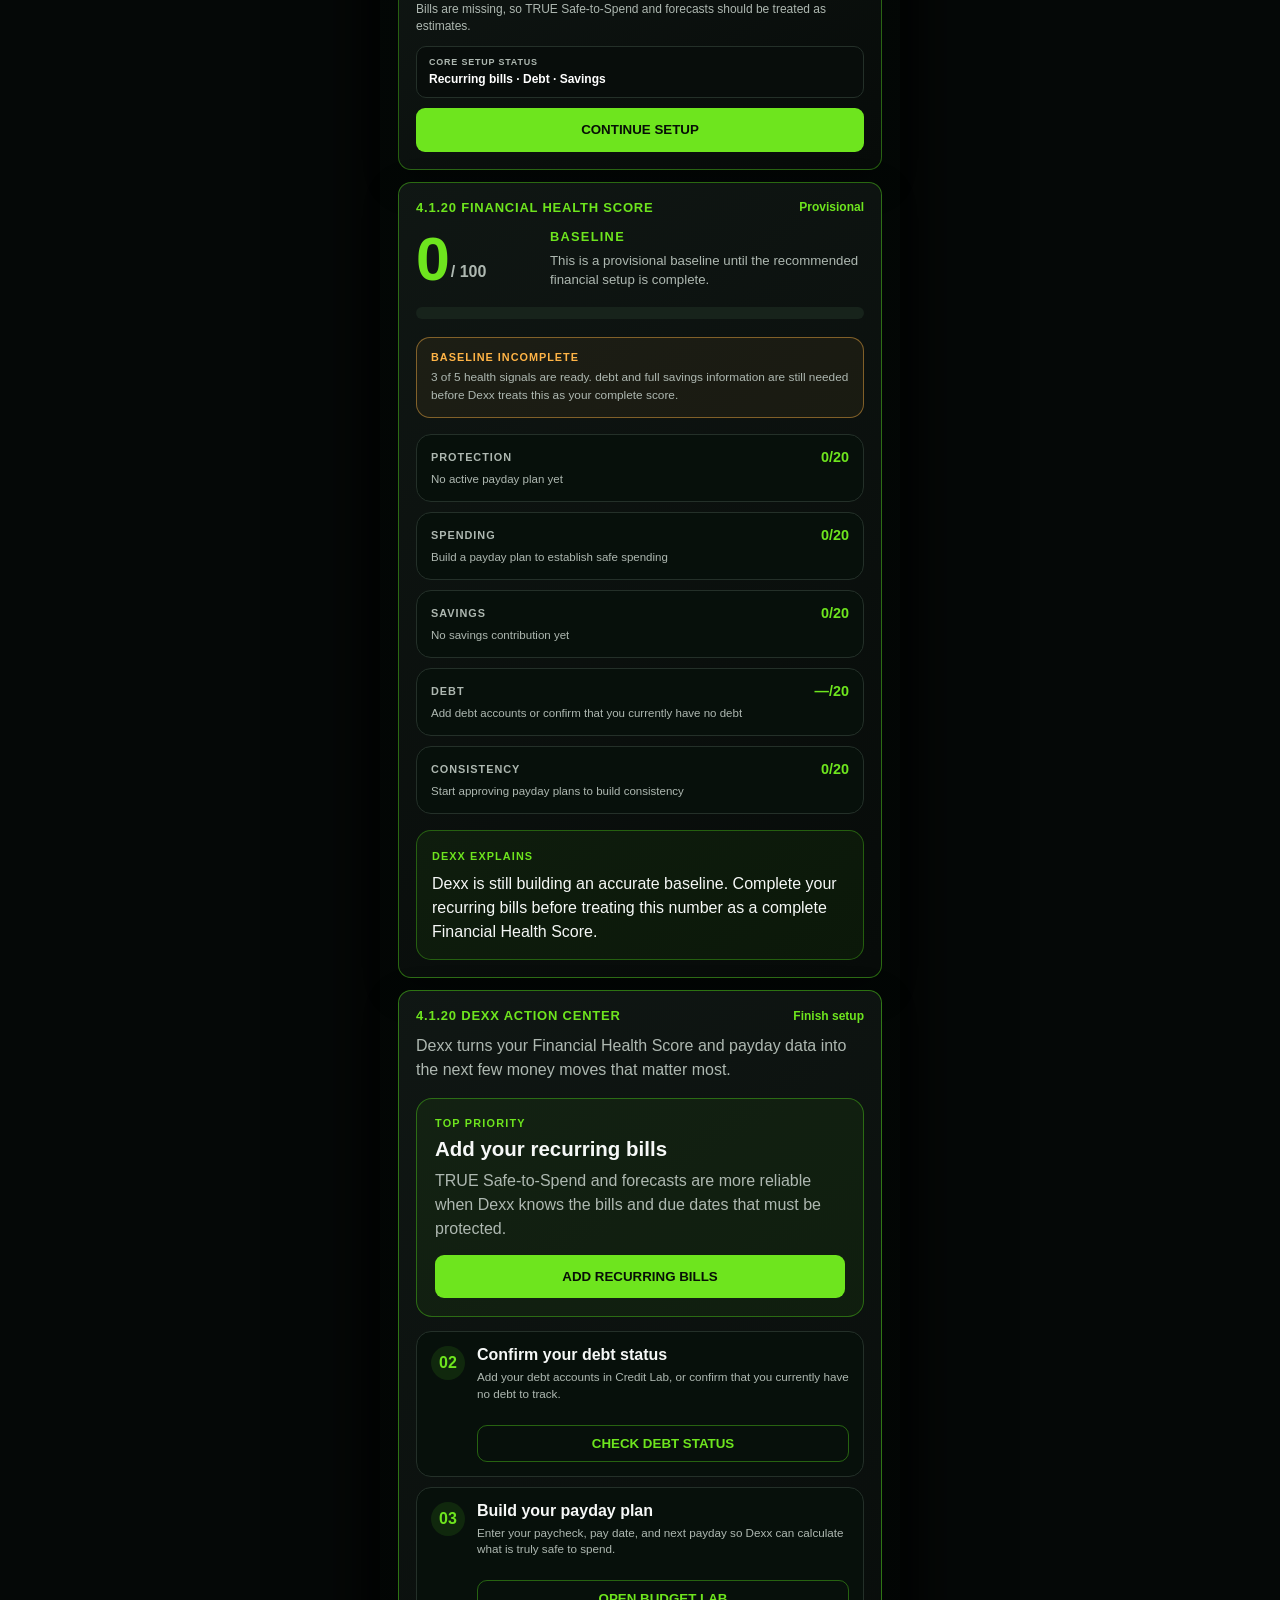
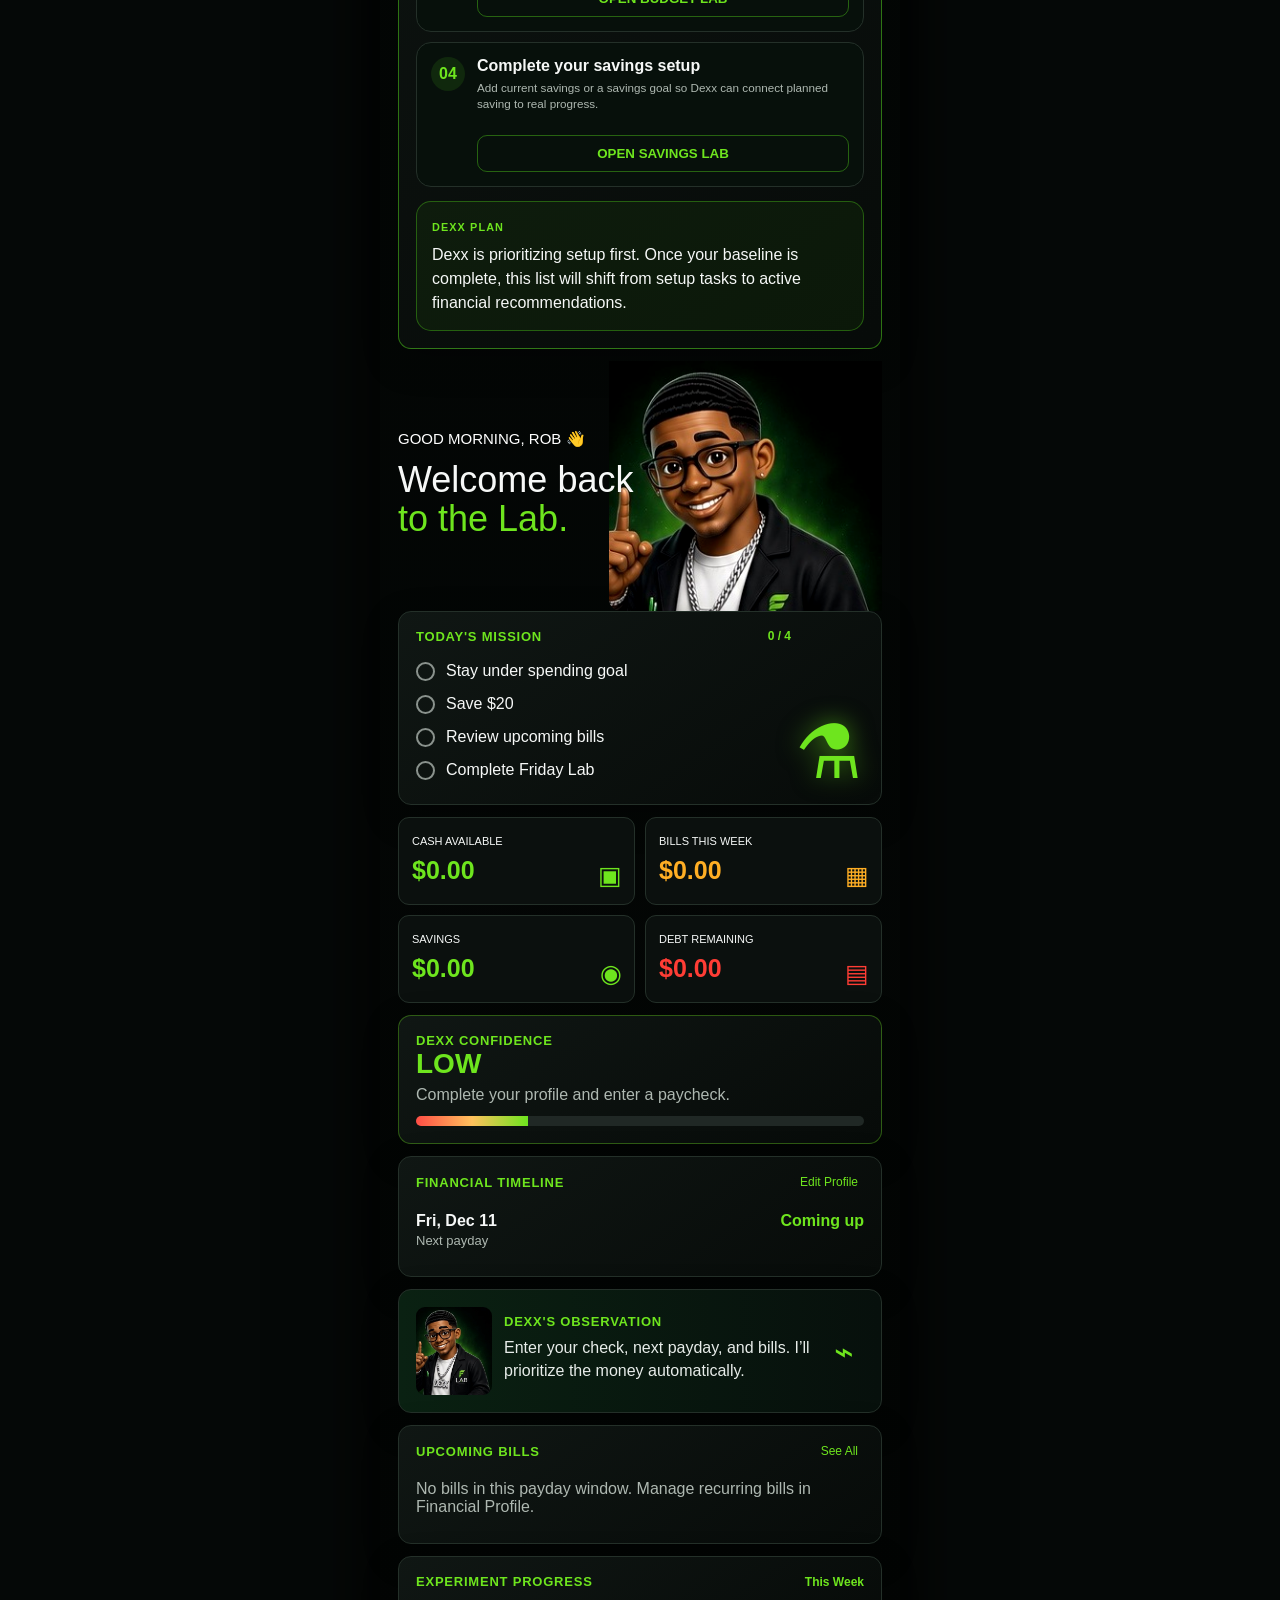
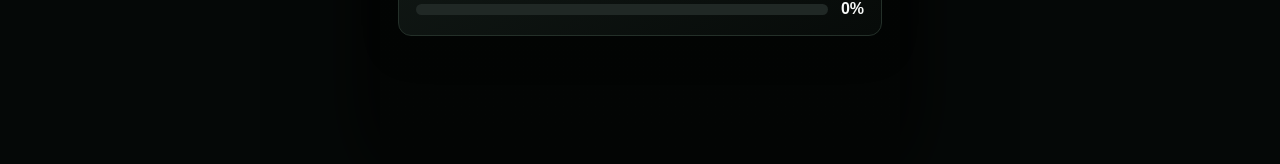
==== commit 7b9b1492: "Add files via upload Financial Lab v4.1.20 - Money Dates Bridge" ====
--- a/index.html
+++ b/index.html
@@ -1,6 +1,6 @@
 <!DOCTYPE html>
 
-<html lang="en"><head><meta charset="utf-8"/><meta content="width=device-width,initial-scale=1,viewport-fit=cover" name="viewport"/><meta content="#050807" name="theme-color"/><meta content="Financial Lab powered by Dexx" name="description"/><link href="manifest.webmanifest" rel="manifest"/><link href="icon.svg" rel="icon"/><link href="icon-192.png" rel="apple-touch-icon"/><link href="styles.css?v=4.1.19" rel="stylesheet"/><meta name="apple-mobile-web-app-capable" content="yes"/><meta name="apple-mobile-web-app-status-bar-style" content="black-translucent"/><meta name="apple-mobile-web-app-title" content="Financial Lab"/><title>Financial Lab — Powered by Dexx</title><meta content="4.1.19" name="financial-lab-version"/><meta name="financial-lab-release" content="4.1.19-dexx-money-journey"/></head>
+<html lang="en"><head><meta charset="utf-8"/><meta content="width=device-width,initial-scale=1,viewport-fit=cover" name="viewport"/><meta content="#050807" name="theme-color"/><meta content="Financial Lab powered by Dexx" name="description"/><link href="manifest.webmanifest" rel="manifest"/><link href="icon.svg" rel="icon"/><link href="icon-192.png" rel="apple-touch-icon"/><link href="styles.css?v=4.1.20" rel="stylesheet"/><meta name="apple-mobile-web-app-capable" content="yes"/><meta name="apple-mobile-web-app-status-bar-style" content="black-translucent"/><meta name="apple-mobile-web-app-title" content="Financial Lab"/><title>Financial Lab — Powered by Dexx</title><meta content="4.1.20" name="financial-lab-version"/><meta name="financial-lab-release" content="4.1.20-money-dates-bridge"/></head>
 <body class="front-door-active">
 <div class="front-door" id="frontDoor">
   <div class="front-door-glow"></div>
@@ -54,7 +54,7 @@
 
   <section class="card lab-briefing-card" id="labBriefing">
     <div class="section-head">
-      <span>4.1.19 LAB BRIEFING</span>
+      <span>4.1.20 LAB BRIEFING</span>
       <b id="labBriefingStatus">Getting ready</b>
     </div>
     <h2 id="labBriefingTitle">Your money status at a glance.</h2>
@@ -78,7 +78,7 @@
   </section>
 
   <section class="card money-journey-card" id="moneyJourneyCard">
-    <div class="section-head"><span>4.1.19 DEXX MONEY JOURNEY</span><b id="moneyJourneyStatus">Checking next step</b></div>
+    <div class="section-head"><span>4.1.20 DEXX MONEY JOURNEY</span><b id="moneyJourneyStatus">Checking next step</b></div>
     <h2 id="moneyJourneyTitle">Your money cycle, step by step.</h2>
     <p class="manager-copy" id="moneyJourneyCopy">Dexx unlocks each step only when the step before it is real and complete.</p>
     <div class="money-journey-list" id="moneyJourneyList"></div>
@@ -91,7 +91,7 @@
   </section>
 
   <section class="card lab-readiness-card" id="labReadinessCard">
-    <div class="section-head"><span>4.1.19 LAB READINESS</span><b id="labReadinessStatus">Checking setup</b></div>
+    <div class="section-head"><span>4.1.20 LAB READINESS</span><b id="labReadinessStatus">Checking setup</b></div>
     <div class="lab-readiness-top"><div><strong id="labReadinessCount">0 of 6 areas complete</strong><span id="labReadinessAccuracy">Checking accuracy</span></div><b id="labReadinessNext">CONTINUE SETUP</b></div>
     <div class="setup-readiness-meter compact" aria-label="Financial Lab readiness"><i id="labReadinessBar"></i></div>
     <p id="labReadinessAccuracyText">Dexx is checking which financial details are known.</p>
@@ -101,7 +101,7 @@
 
   <section class="card health-score-card">
     <div class="section-head">
-      <span>4.1.19 FINANCIAL HEALTH SCORE</span>
+      <span>4.1.20 FINANCIAL HEALTH SCORE</span>
       <b id="healthScoreChange">Building baseline</b>
     </div>
 
@@ -138,7 +138,7 @@
 
   <section class="card action-center-card">
     <div class="section-head">
-      <span>4.1.19 DEXX ACTION CENTER</span>
+      <span>4.1.20 DEXX ACTION CENTER</span>
       <b id="actionCenterStatus">Ready</b>
     </div>
     <p class="manager-copy">Dexx turns your Financial Health Score and payday data into the next few money moves that matter most.</p>
@@ -171,7 +171,7 @@
 <section class="view" id="budget">
 <div class="page-title"><p>BUDGET LAB</p><h1>Dexx Payday Mode.</h1></div>
 <section class="card payday-command-card" id="paydayCommandCenter">
-  <div class="section-head"><span>4.1.19 PAYDAY COMMAND CENTER</span><b id="commandCenterStatus">Waiting for check</b></div>
+  <div class="section-head"><span>4.1.20 PAYDAY COMMAND CENTER</span><b id="commandCenterStatus">Waiting for check</b></div>
   <p class="manager-copy">Your whole payday in one view — what came in, what gets protected, what is moving forward, and what is truly safe to spend.</p>
   <div class="command-flow" aria-label="Payday money flow">
     <div class="command-flow-item income"><span>PAYCHECK</span><strong id="commandPaycheck">$0.00</strong><small id="commandCheckDate">No check entered</small></div>
@@ -190,7 +190,7 @@
   </div>
   <div class="command-dexx-note"><span>DEXX PAYDAY READOUT</span><p id="commandDexxReadout">Enter your check and Dexx will turn the paycheck into one clear money plan.</p></div>
   <section class="weekly-runway" id="weeklyRunway" hidden>
-    <div class="runway-head"><div><span>4.1.19 WEEKLY RUNWAY</span><strong>Make TRUE Safe-to-Spend last until payday</strong></div><b id="runwayStatus">On pace</b></div>
+    <div class="runway-head"><div><span>4.1.20 WEEKLY RUNWAY</span><strong>Make TRUE Safe-to-Spend last until payday</strong></div><b id="runwayStatus">On pace</b></div>
     <div class="runway-grid">
       <article><span>DAYS LEFT</span><strong id="runwayDays">—</strong><small id="runwayDaysNote">Until next payday</small></article>
       <article><span>SAFE REMAINING</span><strong id="runwaySafe">$0.00</strong><small>After recorded spending</small></article>
@@ -214,7 +214,7 @@
     <p id="runwayReadout">Approve a payday plan to start your weekly runway.</p>
   </section>
   <section class="payday-execution" id="paydayExecutionMode" hidden>
-    <div class="execution-head"><div><span>4.1.19 PAYDAY EXECUTION MODE</span><strong>Approved plan → real-world moves</strong></div><b id="executionProgress">Execution ready</b></div>
+    <div class="execution-head"><div><span>4.1.20 PAYDAY EXECUTION MODE</span><strong>Approved plan → real-world moves</strong></div><b id="executionProgress">Execution ready</b></div>
     <p class="execution-intro">Dexx turns the approved plan into a short checklist. A future paycheck stays planned until it actually lands. Once you confirm payday, Dexx records the reserve and savings allocations and opens the real execution checklist.</p>
     <button class="execution-landing-button" id="confirmPaycheckLanded" type="button" hidden>PAYCHECK LANDS</button>
     <div class="paycheck-reconcile" id="paycheckReconcile" hidden>
@@ -471,6 +471,23 @@
 <section class="view" id="calendar">
   <div class="page-title"><p>CALENDAR LAB</p><h1>See what’s coming.</h1></div>
 
+  <section class="card money-date-bridge" id="moneyDateBridge">
+    <div class="section-head"><span>4.1.20 MONEY DATES BRIDGE</span><b id="moneyDateBridgeStatus">Checking journey</b></div>
+    <h2 id="moneyDateBridgeTitle">Your next money date, connected to the plan.</h2>
+    <p class="manager-copy" id="moneyDateBridgeCopy">Dexx connects the calendar to the step that is currently controlling your money cycle.</p>
+    <div class="money-date-bridge-grid">
+      <article><span>CURRENT GATE</span><strong id="moneyDateGate">Checking</strong><small id="moneyDateGateNote">Finding the next step</small></article>
+      <article><span>NEXT BILL</span><strong id="moneyDateNextBill">Checking</strong><small id="moneyDateNextBillNote">Finding upcoming bills</small></article>
+      <article><span>NEXT PAYDAY</span><strong id="moneyDateNextPayday">Checking</strong><small id="moneyDateNextPaydayNote">Reading your pay schedule</small></article>
+    </div>
+    <div class="money-date-impact" id="moneyDateImpact">
+      <span>WHY THIS DATE MATTERS</span>
+      <strong id="moneyDateImpactTitle">Dexx is connecting your plan.</strong>
+      <p id="moneyDateImpactText">Upcoming money dates will explain what unlocks next and which bills are driving protection.</p>
+    </div>
+    <button class="primary" data-go="laboratory" id="moneyDateJourneyButton" type="button">OPEN MONEY JOURNEY</button>
+  </section>
+
   <section class="card forecast-hero-card">
     <div class="section-head"><span>4.1.6 FORECAST ENGINE</span><b>Planning estimate</b></div>
     <p class="manager-copy">Dexx maps recurring bills and estimated paydays ahead so you can see pressure before it reaches your next check. Forecast income uses your latest entered paycheck and is an estimate, not guaranteed income.</p>
@@ -491,7 +508,7 @@
     </div>
     <div class="calendar-weekdays" aria-hidden="true"><span>Sun</span><span>Mon</span><span>Tue</span><span>Wed</span><span>Thu</span><span>Fri</span><span>Sat</span></div>
     <div class="calendar-grid" id="billCalendarGrid"></div>
-    <div class="calendar-legend"><span><i class="bill-dot"></i>Bill due</span><span><i class="payday-dot"></i>Estimated payday</span><span><i class="paid-dot"></i>Paid</span></div>
+    <div class="calendar-legend"><span><i class="bill-dot"></i>Bill due</span><span><i class="payday-dot"></i>Estimated payday</span><span><i class="paid-dot"></i>Paid</span><span><i class="gate-dot"></i>Current journey gate</span></div>
   </section>
 
   <section class="card">
@@ -581,7 +598,7 @@
   <div class="page-title"><p>START HERE</p><h1>Build your Financial Lab.</h1></div>
 
   <section class="card setup-hero-card">
-    <div class="section-head"><span>4.1.19 GUIDED LAB SETUP</span><b id="setupHeroStatus">Getting ready</b></div>
+    <div class="section-head"><span>4.1.20 GUIDED LAB SETUP</span><b id="setupHeroStatus">Getting ready</b></div>
     <h2>Tell Dexx about your money first.</h2>
     <p class="manager-copy">Financial Lab can only build a useful plan from the information you give it. Start with the essentials, then add bills, debt, savings, and spending now or finish those pieces later.</p>
     <div class="setup-readiness-meter" aria-label="Lab setup completeness"><i id="setupReadinessBar"></i></div>
@@ -646,7 +663,7 @@
 <section class="view" id="dexx"><div class="dexx-header"><button data-go="laboratory">←</button><div><h1>DEXX</h1><p>Your Financial Scientist</p></div><img alt="" aria-hidden="true" class="dexx-chat-image" onerror="this.onerror=null;this.style.display='none'" src="dexx-character-clean.jpg"/></div><div class="chat"><div class="bubble" id="dexxReply">Hey Rob! 👋 I’m Dexx. How can I help you today?</div><button data-question="score">How can I improve my score? <span>›</span></button><button data-question="spending">Analyze my spending <span>›</span></button><button data-question="challenge">Give me a money challenge <span>›</span></button><button data-question="saving">Any tips for saving more? <span>›</span></button><form id="chatForm"><input id="chatInput" placeholder="Ask Dexx anything..."/><button type="submit">➤</button></form></div></section>
 </main>
 <nav class="bottom-nav"><button class="active" data-go="laboratory"><b>⚗</b><span>Laboratory</span></button><button data-go="budget"><b>▣</b><span>Budget Lab</span></button><button data-go="credit"><b>◇</b><span>Credit Lab</span></button><button data-go="savings"><b>▤</b><span>Savings Lab</span></button><button data-go="more"><b>•••</b><span>More</span></button></nav>
-</div><script src="app.js?v=4.1.19"></script>
+</div><script src="app.js?v=4.1.20"></script>
 <script>
 (function(){
   function wireBuildButton(){
@@ -677,7 +694,7 @@
   // 4.1.6.1: keep reliable PWA updates while polishing Calendar amount display.
   if('serviceWorker' in navigator){
     window.addEventListener('load',function(){
-      navigator.serviceWorker.register('./service-worker.js?v=4.1.19',{updateViaCache:'none'}).then(function(reg){
+      navigator.serviceWorker.register('./service-worker.js?v=4.1.20',{updateViaCache:'none'}).then(function(reg){
         reg.update().catch(function(){});
         setInterval(function(){ reg.update().catch(function(){}); }, 60000);
       }).catch(function(err){console.warn('Service worker registration failed',err)});
--- a/styles.css
+++ b/styles.css
@@ -1150,3 +1150,28 @@
   .money-journey-marker{width:32px;height:32px}
   .money-journey-step>b{grid-column:2;max-width:none;text-align:left;margin-top:2px}
 }
+
+
+/* Financial Lab 4.1.20 — Money Dates Bridge / Calendar ↔ Journey integration */
+.money-date-bridge{border-color:rgba(97,255,29,.42);background:linear-gradient(180deg,rgba(97,255,29,.045),rgba(7,16,11,.97))}
+.money-date-bridge .section-head b{color:var(--green)}
+.money-date-bridge>h2{margin:12px 0 5px;font-size:1.2rem}
+.money-date-bridge>.manager-copy{margin-top:0}
+.money-date-bridge-grid{display:grid;grid-template-columns:repeat(3,minmax(0,1fr));gap:9px;margin:16px 0}
+.money-date-bridge-grid article{padding:13px;border:1px solid var(--line);border-radius:14px;background:#07100b;min-width:0}
+.money-date-bridge-grid span,.money-date-bridge-grid strong,.money-date-bridge-grid small{display:block}
+.money-date-bridge-grid span{font-size:.55rem;font-weight:900;letter-spacing:.1em;color:var(--muted)}
+.money-date-bridge-grid strong{margin-top:6px;font-size:.86rem;color:#fff;line-height:1.25}
+.money-date-bridge-grid small{margin-top:5px;color:var(--muted);font-size:.64rem;line-height:1.4}
+.money-date-impact{display:grid;gap:5px;padding:14px;border:1px solid rgba(255,180,70,.34);border-radius:14px;background:rgba(255,180,70,.055);margin-bottom:12px}
+.money-date-impact span{font-size:.57rem;font-weight:900;letter-spacing:.11em;color:#ffb446}
+.money-date-impact strong{font-size:.94rem;color:#fff}
+.money-date-impact p{margin:0;color:var(--muted);font-size:.7rem;line-height:1.48}
+.money-date-bridge>button{width:100%;min-height:48px}
+.calendar-day.journey-gate{outline:2px solid #ffb446;background:rgba(255,180,70,.075);box-shadow:0 0 0 2px rgba(255,180,70,.08) inset}
+.gate-dot{background:#ffb446;box-shadow:0 0 8px rgba(255,180,70,.45)}
+.calendar-event strong em{display:inline-block;margin-left:5px;padding:2px 5px;border-radius:999px;background:rgba(97,255,29,.11);color:var(--green);font-style:normal;font-size:.48rem;letter-spacing:.06em;vertical-align:middle}
+.calendar-event.journey-gate-event{border-color:rgba(255,180,70,.5);background:rgba(255,180,70,.055)}
+.calendar-event.journey-gate-event strong em{background:rgba(255,180,70,.12);color:#ffb446}
+.calendar-event.protected-event{border-color:rgba(97,255,29,.28)}
+@media(max-width:620px){.money-date-bridge-grid{grid-template-columns:1fr}.money-date-bridge-grid article{padding:12px 13px}}
